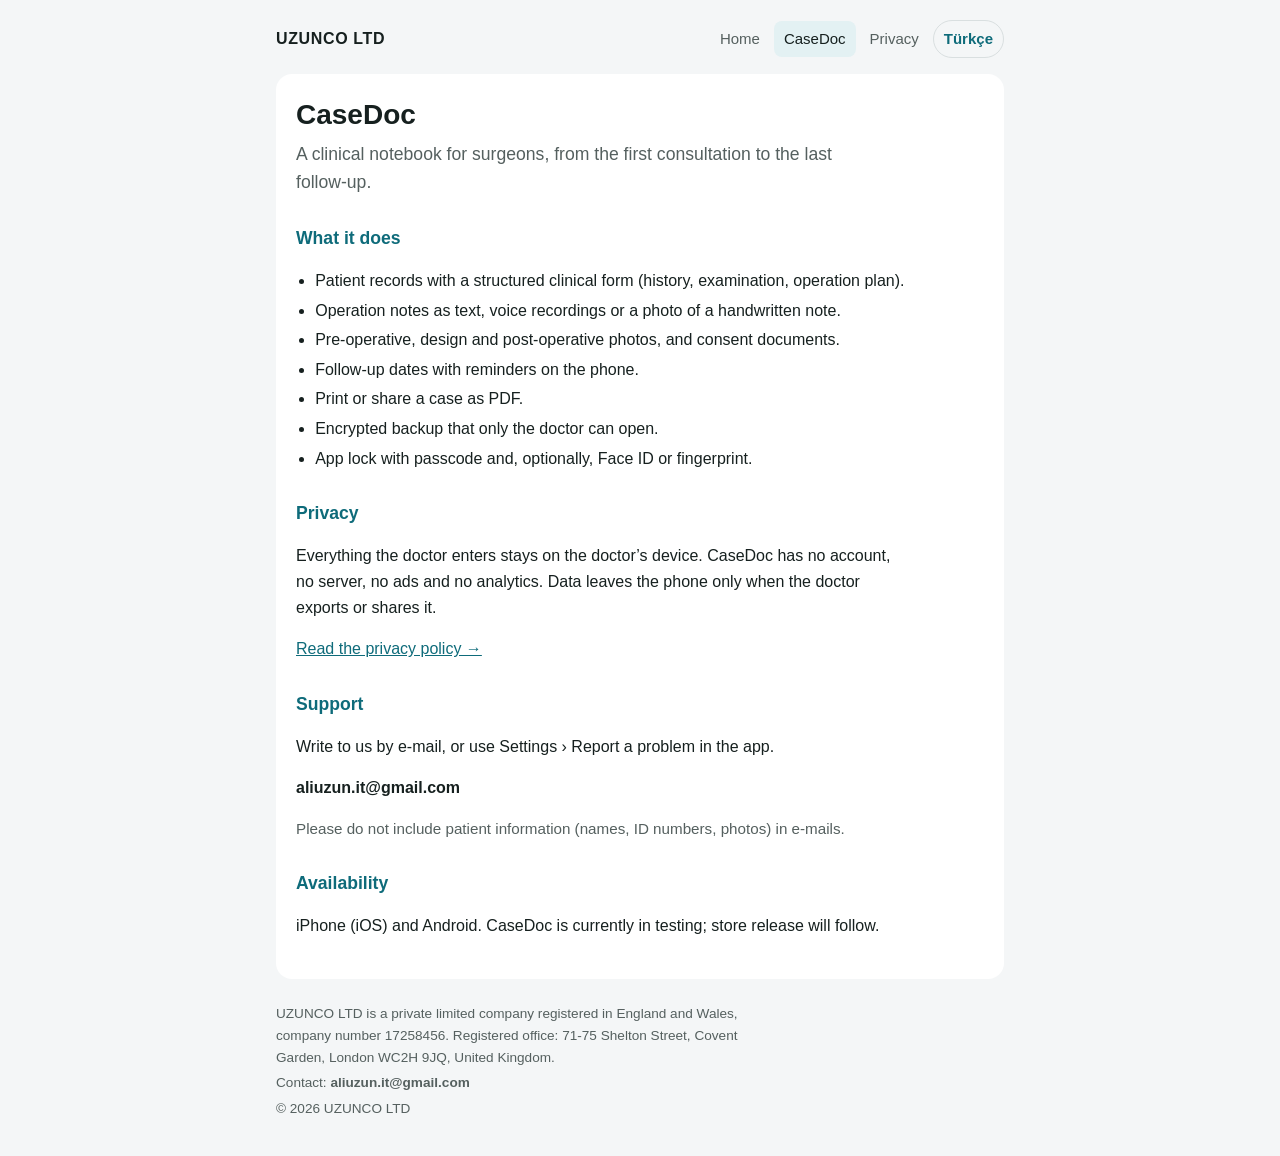
==== casedoc/index.html @ 225d3356 "UZUNCO LTD website: home, CaseDoc, privacy policy (EN/TR) Co-Authored-By: Claude Opus 5.5 <noreply@a" ====
<!doctype html>
<html lang="en">
<head>
<meta charset="utf-8">
<meta name="viewport" content="width=device-width, initial-scale=1">
<title>CaseDoc · UZUNCO LTD</title>
<meta name="description" content="CaseDoc · UZUNCO LTD · UZUNCO LTD">
<link rel="alternate" hreflang="en" href="../casedoc/">
<link rel="alternate" hreflang="tr" href="../tr/casedoc/">
<style>
:root{--bg:#F4F6F7;--card:#FFFFFF;--text:#16201F;--muted:#55605F;--accent:#0E6B7A;--line:#D9DFE0;--soft:#E3F1F3}
@media (prefers-color-scheme:dark){:root:not([data-theme="light"]){--bg:#0B1113;--card:#152022;--text:#EEF3F3;--muted:#A3B0B1;--accent:#5FC3D2;--line:#2A3739;--soft:#12282C;color-scheme:dark}}
*{box-sizing:border-box}
html{-webkit-text-size-adjust:100%}
body{margin:0;background:var(--bg);color:var(--text);font:16px/1.6 -apple-system,BlinkMacSystemFont,"Segoe UI",Roboto,"Helvetica Neue",Arial,sans-serif}
.wrap{max-width:760px;margin:0 auto;padding-inline:16px}
header{padding-block:20px 0;display:flex;align-items:center;justify-content:space-between;gap:12px;flex-wrap:wrap}
.co{font-weight:750;letter-spacing:.04em;color:var(--text);text-decoration:none}
nav{display:flex;gap:4px;flex-wrap:wrap;align-items:center}
nav a{color:var(--muted);text-decoration:none;padding:6px 10px;border-radius:8px;font-size:15px}
nav a[aria-current="page"]{color:var(--text);background:var(--soft)}
nav a.lang{color:var(--accent);border:1px solid var(--line);border-radius:999px;font-weight:600}
main{margin-block:16px 24px;padding:24px 20px;background:var(--card);border-radius:16px}
h1{font-size:1.75rem;line-height:1.2;margin:0 0 8px;text-wrap:balance}
h2{font-size:1.1rem;margin:28px 0 8px;color:var(--accent)}
.lead{font-size:1.1rem;color:var(--muted);margin:0 0 8px;max-width:60ch}
p,li{max-width:68ch}
ul{padding-left:1.2rem}
li{margin:4px 0}
a{color:var(--accent)}
.note{color:var(--muted);font-size:.95rem}
.mail{font-weight:600;user-select:all}
.table{overflow-x:auto;margin:12px 0}
table{border-collapse:collapse;width:100%;min-width:560px;font-size:.95rem}
th,td{border-top:1px solid var(--line);padding:8px 10px;text-align:left;vertical-align:top}
th{color:var(--muted);font-weight:600}
code{font:.9em ui-monospace,SFMono-Regular,Menlo,monospace;background:var(--soft);padding:1px 5px;border-radius:5px}
footer{padding-block:0 32px;color:var(--muted);font-size:.85rem}
footer p{margin:4px 0}
@media (max-width:480px){main{padding:20px 16px}}
</style>
</head>
<body>
<div class="wrap">
<header>
  <a class="co" href="../">UZUNCO LTD</a>
  <nav><a href="../">Home</a><a href="../casedoc/" aria-current="page">CaseDoc</a><a href="../casedoc/privacy/">Privacy</a><a class="lang" href="../tr/casedoc/" hreflang="tr">Türkçe</a></nav>
</header>
<main>
<h1>CaseDoc</h1>
<p class="lead">A clinical notebook for surgeons, from the first consultation to the last follow-up.</p>
<h2>What it does</h2>
<ul><li>Patient records with a structured clinical form (history, examination, operation plan).</li><li>Operation notes as text, voice recordings or a photo of a handwritten note.</li><li>Pre-operative, design and post-operative photos, and consent documents.</li><li>Follow-up dates with reminders on the phone.</li><li>Print or share a case as PDF.</li><li>Encrypted backup that only the doctor can open.</li><li>App lock with passcode and, optionally, Face ID or fingerprint.</li></ul>
<h2>Privacy</h2>
<p>Everything the doctor enters stays on the doctor’s device. CaseDoc has no account, no server, no ads and no analytics. Data leaves the phone only when the doctor exports or shares it.</p>
<p><a href="../casedoc/privacy/">Read the privacy policy →</a></p>
<h2 id="support">Support</h2>
<p>Write to us by e-mail, or use Settings › Report a problem in the app.</p>
<p><span class="mail">aliuzun.it@gmail.com</span></p>
<p class="note">Please do not include patient information (names, ID numbers, photos) in e-mails.</p>
<h2>Availability</h2>
<p>iPhone (iOS) and Android. CaseDoc is currently in testing; store release will follow.</p>
</main>
<footer>
  <p>UZUNCO LTD is a private limited company registered in England and Wales, company number 17258456. Registered office: 71-75 Shelton Street, Covent Garden, London WC2H 9JQ, United Kingdom.</p>
  <p>Contact: <span class="mail">aliuzun.it@gmail.com</span></p>
  <p>© 2026 UZUNCO LTD</p>
</footer>
</div>
</body>
</html>
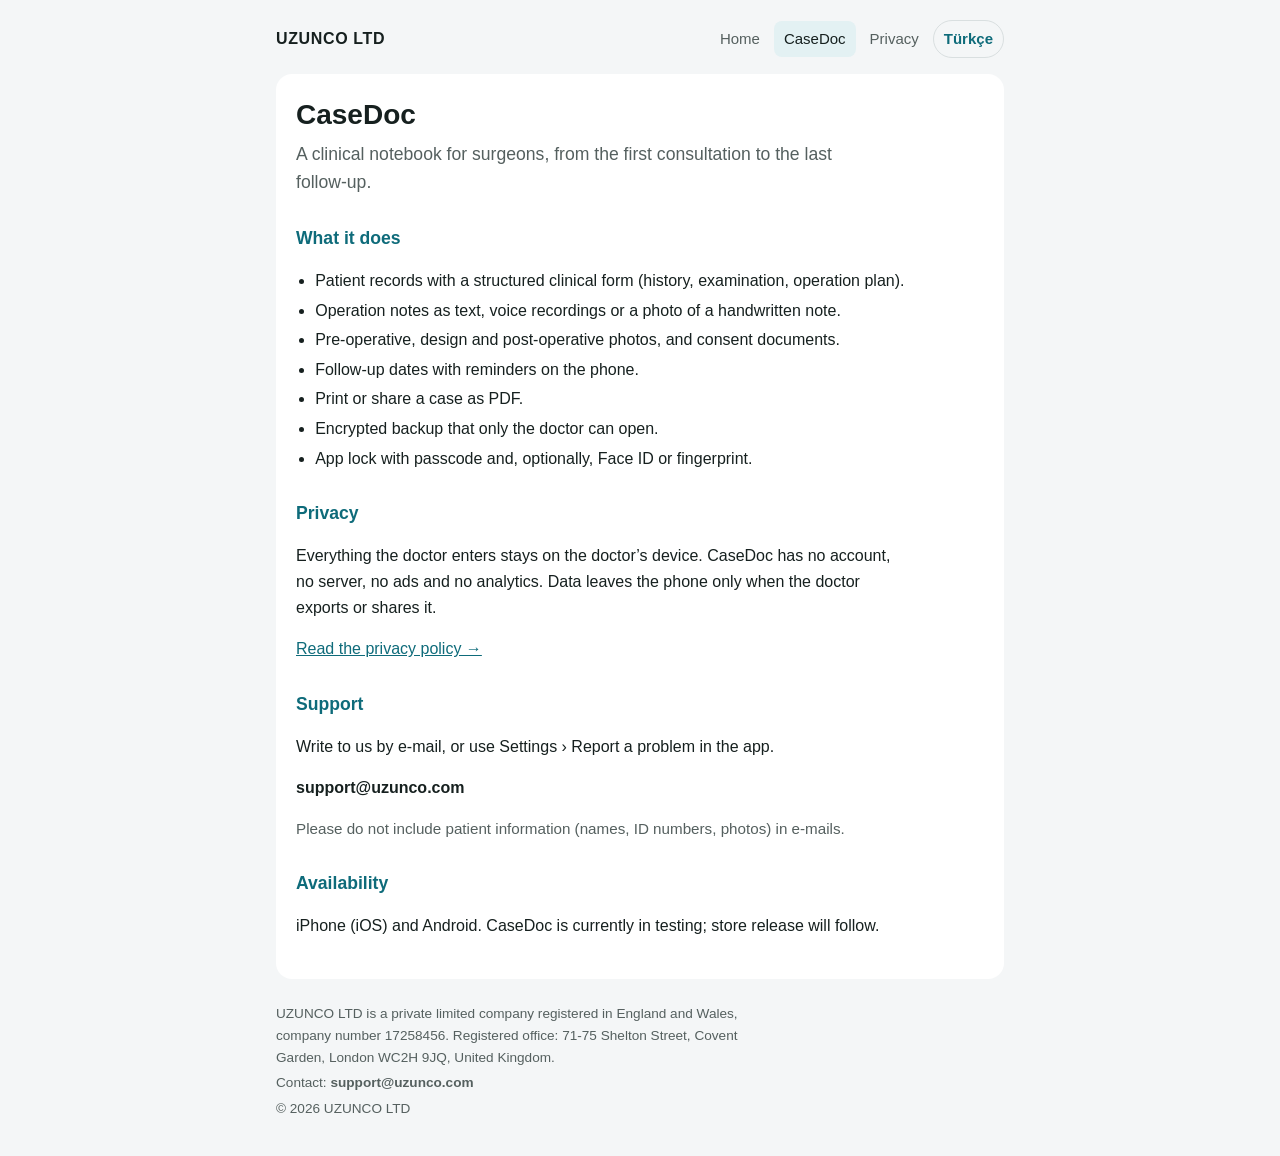
==== commit 3fdf666e: "CaseDoc pages: contact support@uzunco.com instead of a personal address" ====
--- a/casedoc/index.html
+++ b/casedoc/index.html
@@ -5,6 +5,7 @@
 <meta name="viewport" content="width=device-width, initial-scale=1">
 <title>CaseDoc · UZUNCO LTD</title>
 <meta name="description" content="CaseDoc · UZUNCO LTD · UZUNCO LTD">
+<meta name="robots" content="noindex">
 <link rel="alternate" hreflang="en" href="../casedoc/">
 <link rel="alternate" hreflang="tr" href="../tr/casedoc/">
 <style>
@@ -56,14 +57,14 @@
 <p><a href="../casedoc/privacy/">Read the privacy policy →</a></p>
 <h2 id="support">Support</h2>
 <p>Write to us by e-mail, or use Settings › Report a problem in the app.</p>
-<p><span class="mail">aliuzun.it@gmail.com</span></p>
+<p><span class="mail">support@uzunco.com</span></p>
 <p class="note">Please do not include patient information (names, ID numbers, photos) in e-mails.</p>
 <h2>Availability</h2>
 <p>iPhone (iOS) and Android. CaseDoc is currently in testing; store release will follow.</p>
 </main>
 <footer>
   <p>UZUNCO LTD is a private limited company registered in England and Wales, company number 17258456. Registered office: 71-75 Shelton Street, Covent Garden, London WC2H 9JQ, United Kingdom.</p>
-  <p>Contact: <span class="mail">aliuzun.it@gmail.com</span></p>
+  <p>Contact: <span class="mail">support@uzunco.com</span></p>
   <p>© 2026 UZUNCO LTD</p>
 </footer>
 </div>
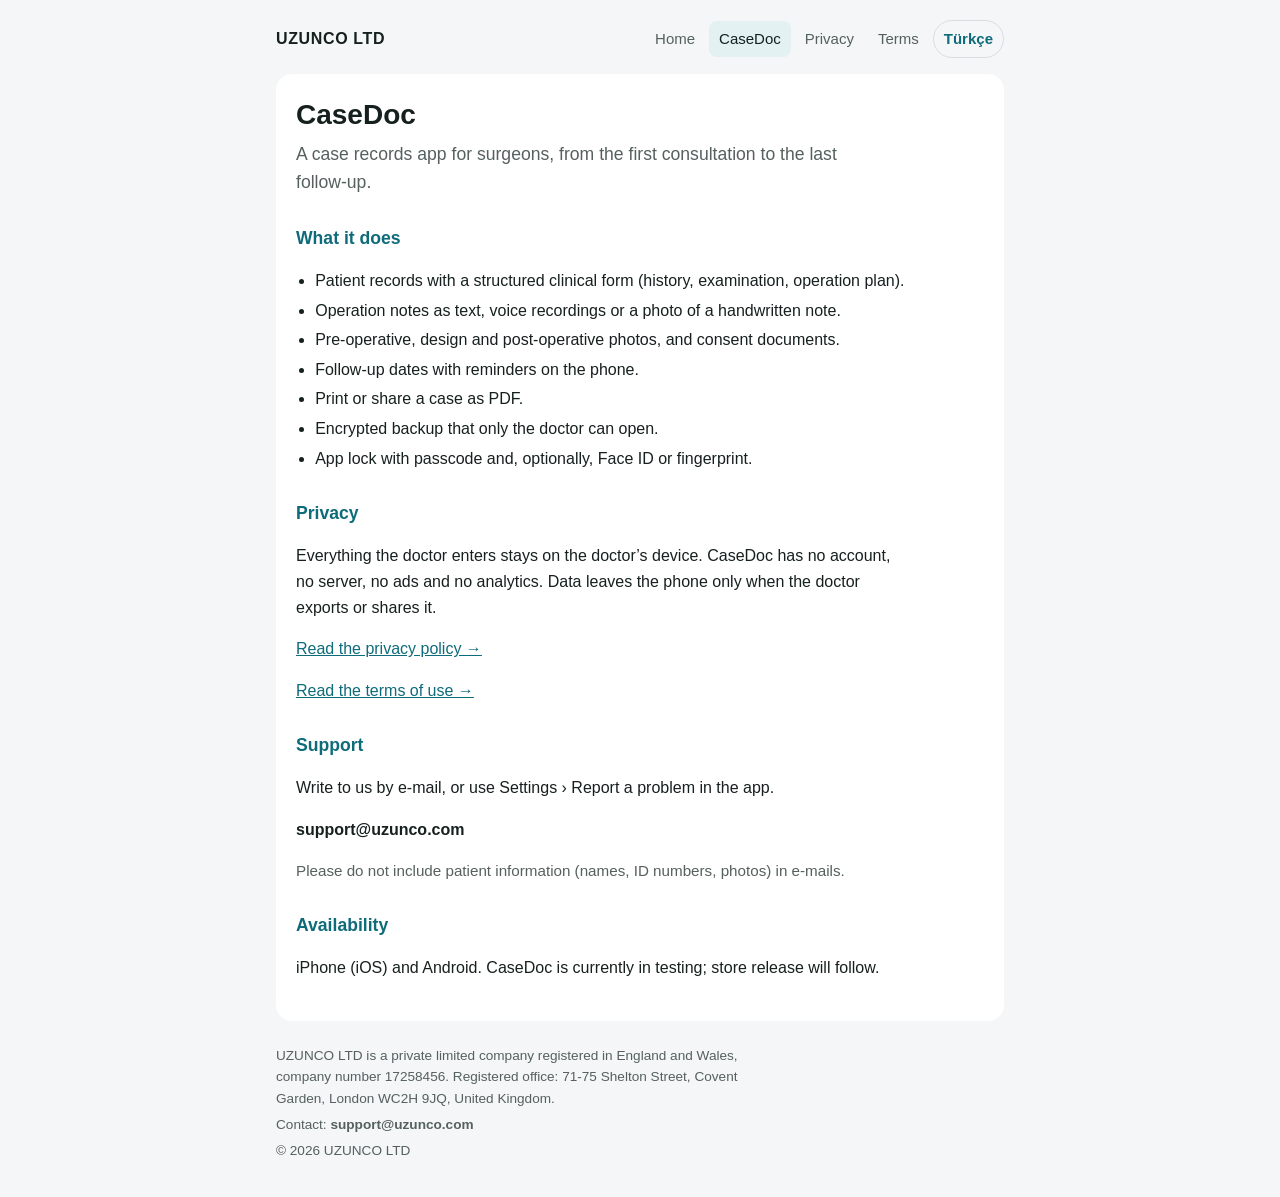
==== commit ae369c17: "CaseDoc pages: terms page, case records wording Co-Authored-By: Claude Opus 5.5 <noreply@anthropic.c" ====
--- a/casedoc/index.html
+++ b/casedoc/index.html
@@ -45,16 +45,17 @@
 <div class="wrap">
 <header>
   <a class="co" href="../">UZUNCO LTD</a>
-  <nav><a href="../">Home</a><a href="../casedoc/" aria-current="page">CaseDoc</a><a href="../casedoc/privacy/">Privacy</a><a class="lang" href="../tr/casedoc/" hreflang="tr">Türkçe</a></nav>
+  <nav><a href="../">Home</a><a href="../casedoc/" aria-current="page">CaseDoc</a><a href="../casedoc/privacy/">Privacy</a><a href="../casedoc/terms/">Terms</a><a class="lang" href="../tr/casedoc/" hreflang="tr">Türkçe</a></nav>
 </header>
 <main>
 <h1>CaseDoc</h1>
-<p class="lead">A clinical notebook for surgeons, from the first consultation to the last follow-up.</p>
+<p class="lead">A case records app for surgeons, from the first consultation to the last follow-up.</p>
 <h2>What it does</h2>
 <ul><li>Patient records with a structured clinical form (history, examination, operation plan).</li><li>Operation notes as text, voice recordings or a photo of a handwritten note.</li><li>Pre-operative, design and post-operative photos, and consent documents.</li><li>Follow-up dates with reminders on the phone.</li><li>Print or share a case as PDF.</li><li>Encrypted backup that only the doctor can open.</li><li>App lock with passcode and, optionally, Face ID or fingerprint.</li></ul>
 <h2>Privacy</h2>
 <p>Everything the doctor enters stays on the doctor’s device. CaseDoc has no account, no server, no ads and no analytics. Data leaves the phone only when the doctor exports or shares it.</p>
 <p><a href="../casedoc/privacy/">Read the privacy policy →</a></p>
+<p><a href="../casedoc/terms/">Read the terms of use →</a></p>
 <h2 id="support">Support</h2>
 <p>Write to us by e-mail, or use Settings › Report a problem in the app.</p>
 <p><span class="mail">support@uzunco.com</span></p>
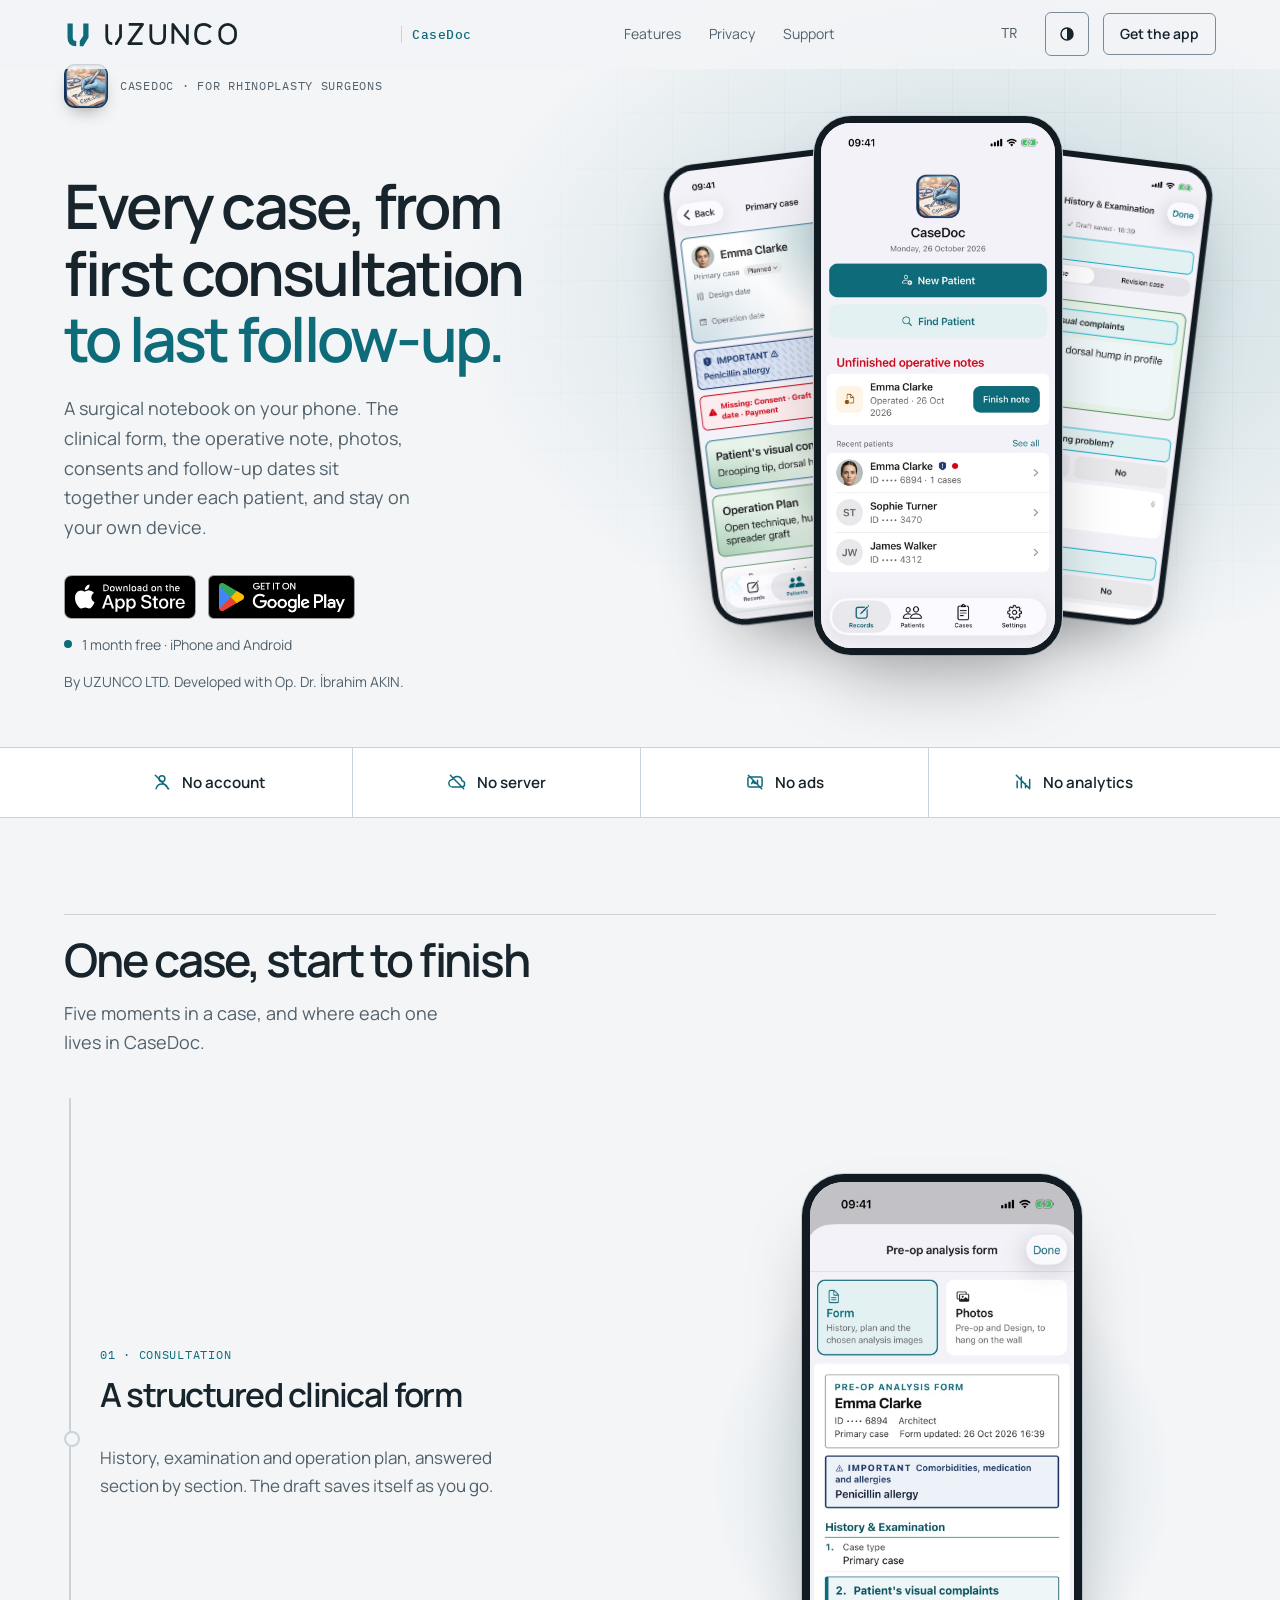
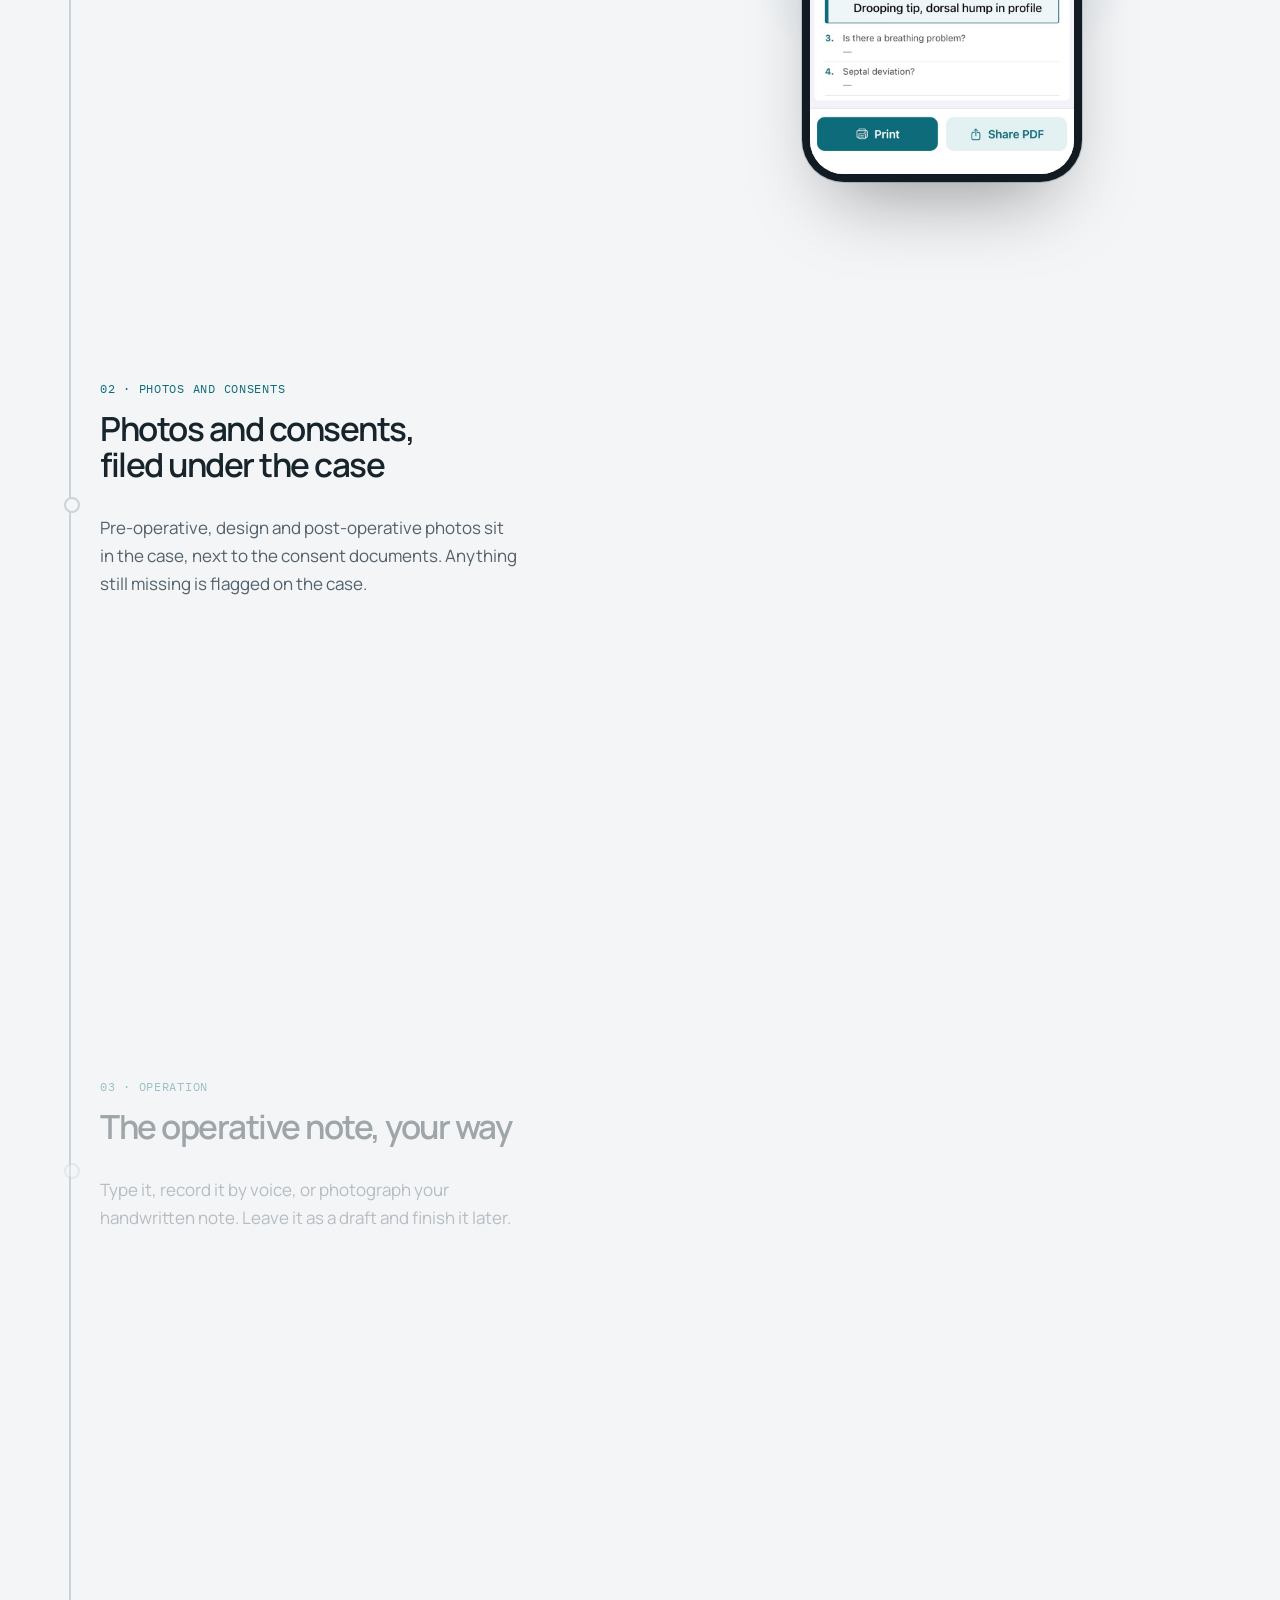
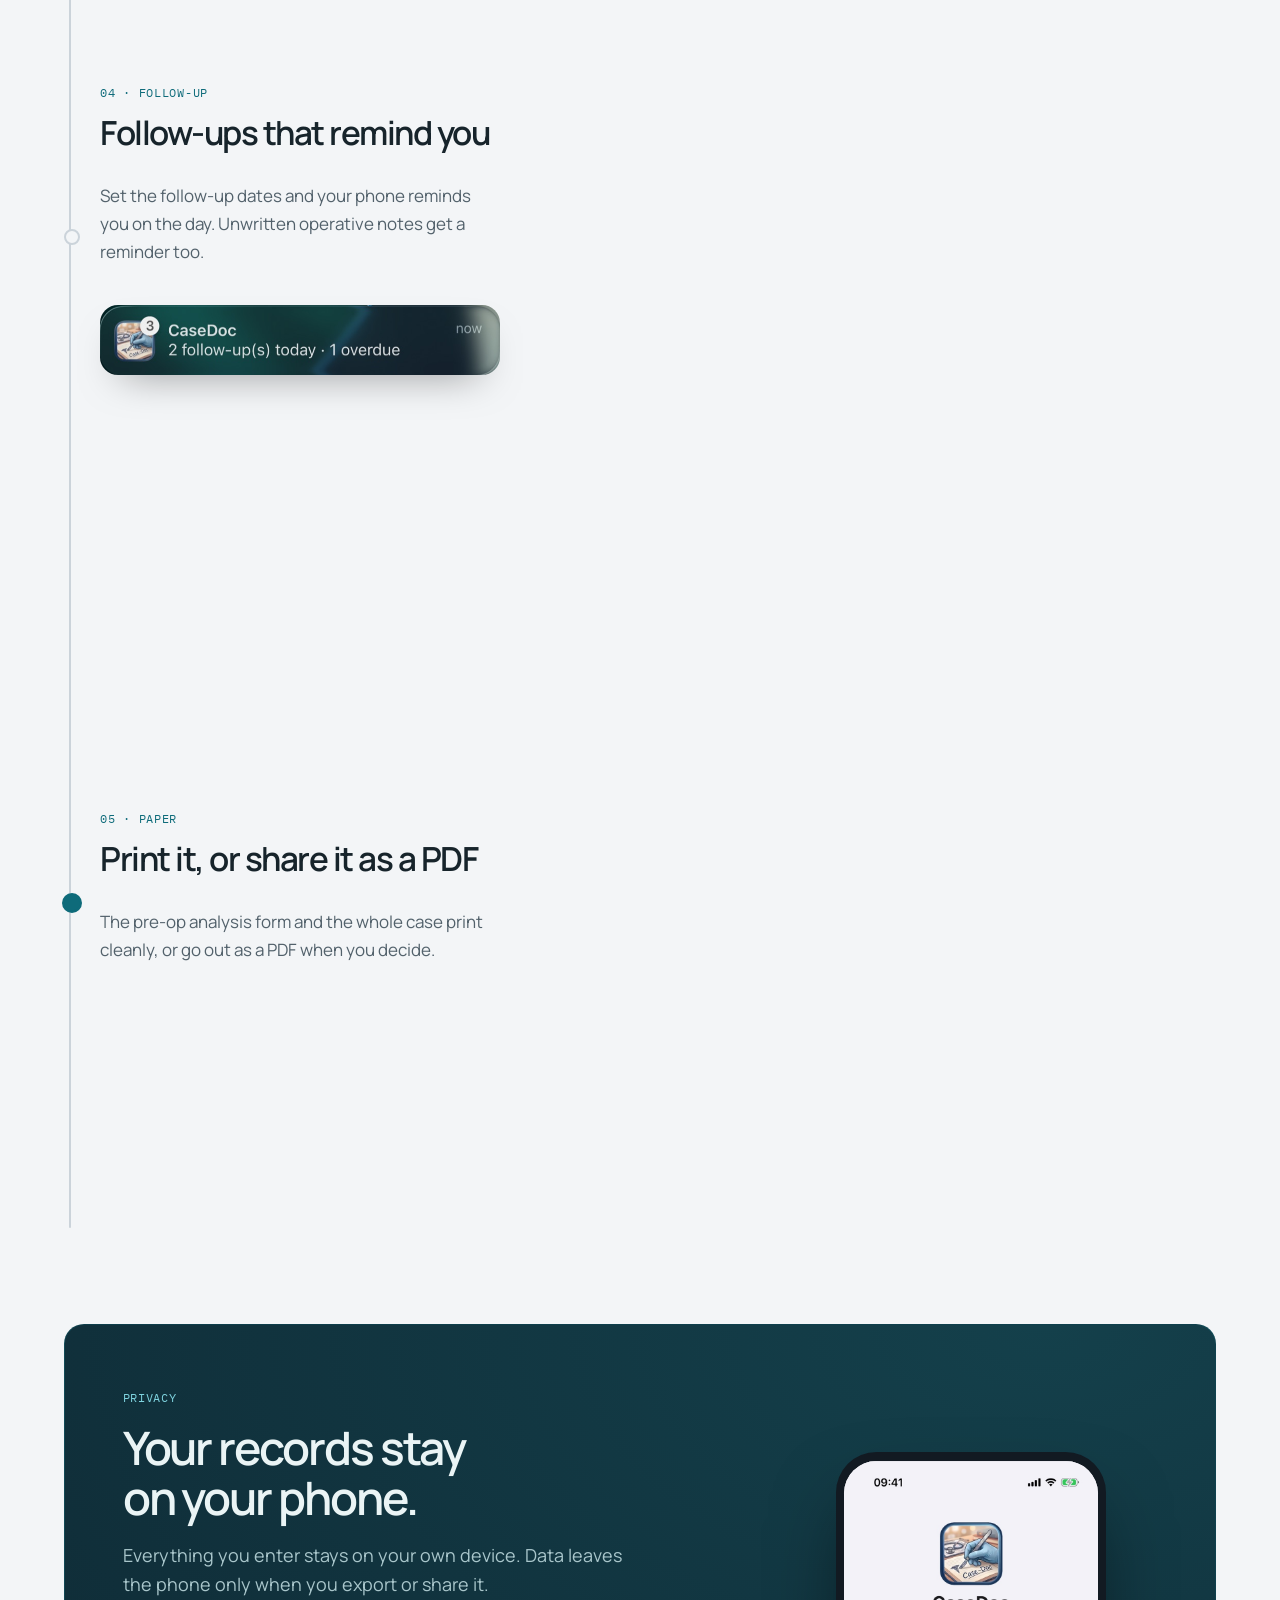
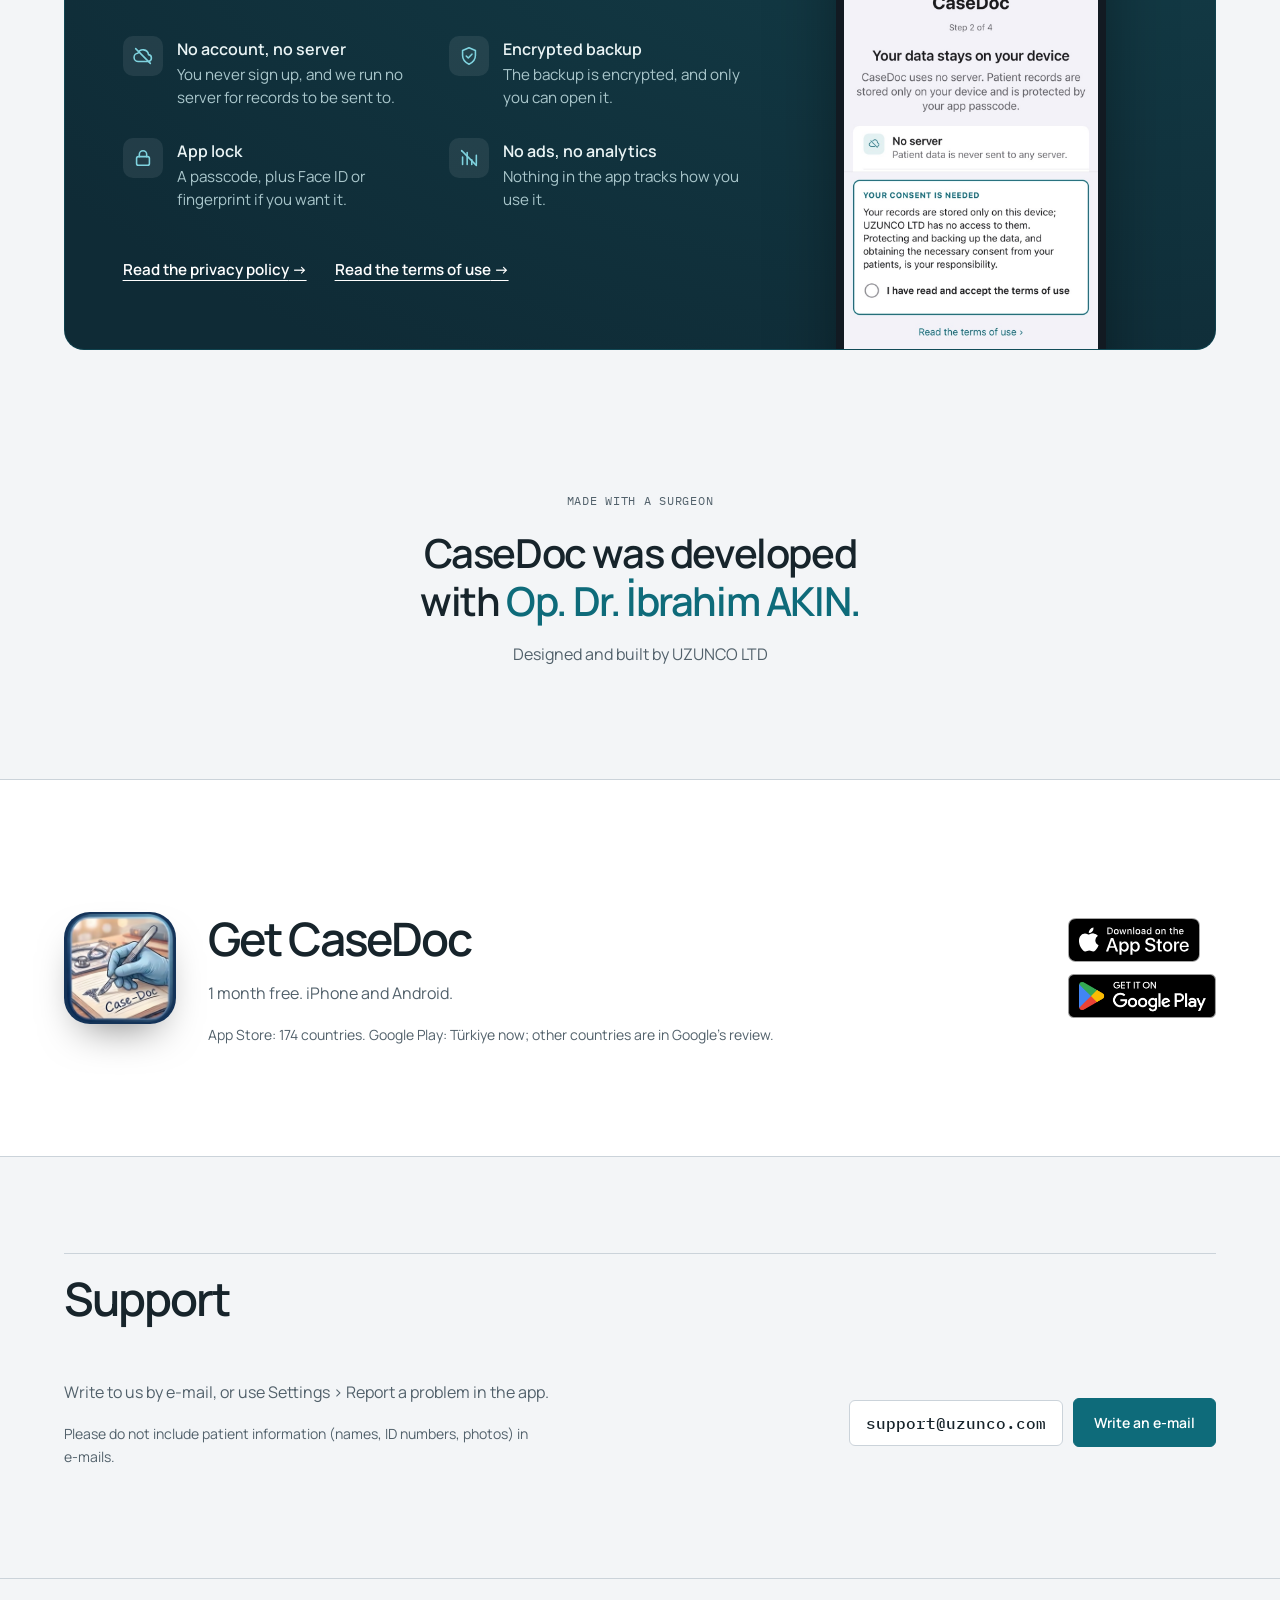
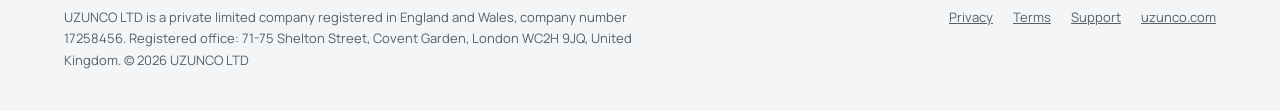
==== commit c2b069b1: "Deploy uzunco-web 4dab98d" ====
--- a/casedoc/index.html
+++ b/casedoc/index.html
@@ -1,73 +1,34 @@
 <!doctype html>
 <html lang="en">
-<head>
-<meta charset="utf-8">
-<meta name="viewport" content="width=device-width, initial-scale=1">
-<title>CaseDoc · UZUNCO LTD</title>
-<meta name="description" content="CaseDoc · UZUNCO LTD · UZUNCO LTD">
-<meta name="robots" content="noindex">
-<link rel="alternate" hreflang="en" href="../casedoc/">
-<link rel="alternate" hreflang="tr" href="../tr/casedoc/">
-<style>
-:root{--bg:#F4F6F7;--card:#FFFFFF;--text:#16201F;--muted:#55605F;--accent:#0E6B7A;--line:#D9DFE0;--soft:#E3F1F3}
-@media (prefers-color-scheme:dark){:root:not([data-theme="light"]){--bg:#0B1113;--card:#152022;--text:#EEF3F3;--muted:#A3B0B1;--accent:#5FC3D2;--line:#2A3739;--soft:#12282C;color-scheme:dark}}
-*{box-sizing:border-box}
-html{-webkit-text-size-adjust:100%}
-body{margin:0;background:var(--bg);color:var(--text);font:16px/1.6 -apple-system,BlinkMacSystemFont,"Segoe UI",Roboto,"Helvetica Neue",Arial,sans-serif}
-.wrap{max-width:760px;margin:0 auto;padding-inline:16px}
-header{padding-block:20px 0;display:flex;align-items:center;justify-content:space-between;gap:12px;flex-wrap:wrap}
-.co{font-weight:750;letter-spacing:.04em;color:var(--text);text-decoration:none}
-nav{display:flex;gap:4px;flex-wrap:wrap;align-items:center}
-nav a{color:var(--muted);text-decoration:none;padding:6px 10px;border-radius:8px;font-size:15px}
-nav a[aria-current="page"]{color:var(--text);background:var(--soft)}
-nav a.lang{color:var(--accent);border:1px solid var(--line);border-radius:999px;font-weight:600}
-main{margin-block:16px 24px;padding:24px 20px;background:var(--card);border-radius:16px}
-h1{font-size:1.75rem;line-height:1.2;margin:0 0 8px;text-wrap:balance}
-h2{font-size:1.1rem;margin:28px 0 8px;color:var(--accent)}
-.lead{font-size:1.1rem;color:var(--muted);margin:0 0 8px;max-width:60ch}
-p,li{max-width:68ch}
-ul{padding-left:1.2rem}
-li{margin:4px 0}
-a{color:var(--accent)}
-.note{color:var(--muted);font-size:.95rem}
-.mail{font-weight:600;user-select:all}
-.table{overflow-x:auto;margin:12px 0}
-table{border-collapse:collapse;width:100%;min-width:560px;font-size:.95rem}
-th,td{border-top:1px solid var(--line);padding:8px 10px;text-align:left;vertical-align:top}
-th{color:var(--muted);font-weight:600}
-code{font:.9em ui-monospace,SFMono-Regular,Menlo,monospace;background:var(--soft);padding:1px 5px;border-radius:5px}
-footer{padding-block:0 32px;color:var(--muted);font-size:.85rem}
-footer p{margin:4px 0}
-@media (max-width:480px){main{padding:20px 16px}}
-</style>
-</head>
-<body>
-<div class="wrap">
-<header>
-  <a class="co" href="../">UZUNCO LTD</a>
-  <nav><a href="../">Home</a><a href="../casedoc/" aria-current="page">CaseDoc</a><a href="../casedoc/privacy/">Privacy</a><a href="../casedoc/terms/">Terms</a><a class="lang" href="../tr/casedoc/" hreflang="tr">Türkçe</a></nav>
-</header>
-<main>
-<h1>CaseDoc</h1>
-<p class="lead">A case records app for surgeons, from the first consultation to the last follow-up.</p>
-<h2>What it does</h2>
-<ul><li>Patient records with a structured clinical form (history, examination, operation plan).</li><li>Operation notes as text, voice recordings or a photo of a handwritten note.</li><li>Pre-operative, design and post-operative photos, and consent documents.</li><li>Follow-up dates with reminders on the phone.</li><li>Print or share a case as PDF.</li><li>Encrypted backup that only the doctor can open.</li><li>App lock with passcode and, optionally, Face ID or fingerprint.</li></ul>
-<h2>Privacy</h2>
-<p>Everything the doctor enters stays on the doctor’s device. CaseDoc has no account, no server, no ads and no analytics. Data leaves the phone only when the doctor exports or shares it.</p>
-<p><a href="../casedoc/privacy/">Read the privacy policy →</a></p>
-<p><a href="../casedoc/terms/">Read the terms of use →</a></p>
-<h2 id="support">Support</h2>
-<p>Write to us by e-mail, or use Settings › Report a problem in the app.</p>
-<p><span class="mail">support@uzunco.com</span></p>
-<p class="note">Please do not include patient information (names, ID numbers, photos) in e-mails.</p>
-<h2>Availability</h2>
-<p>iPhone (iOS) and Android. CaseDoc is currently in testing; store release will follow.</p>
-</main>
-<footer>
-  <p>UZUNCO LTD is a private limited company registered in England and Wales, company number 17258456. Registered office: 71-75 Shelton Street, Covent Garden, London WC2H 9JQ, United Kingdom.</p>
-  <p>Contact: <span class="mail">support@uzunco.com</span></p>
-  <p>© 2026 UZUNCO LTD</p>
-</footer>
-</div>
-</body>
+  <head>
+    <meta charset="utf-8" />
+    <meta name="viewport" content="width=device-width, initial-scale=1" />
+    <title>CaseDoc · Case records for rhinoplasty surgeons · UZUNCO</title>
+    <meta name="description" content="CaseDoc is a surgical notebook for rhinoplasty surgeons: clinical form, operative note, photos, consents and follow-ups. No account, no server; records stay on your device. 1 month free.">
+    <link rel="canonical" href="https://uzunco.com/casedoc/">
+    <link rel="alternate" hreflang="en" href="https://uzunco.com/casedoc/">
+    <link rel="alternate" hreflang="tr" href="https://uzunco.com/tr/casedoc/">
+    <link rel="alternate" hreflang="x-default" href="https://uzunco.com/casedoc/">
+    <meta property="og:title" content="CaseDoc · Case records for rhinoplasty surgeons · UZUNCO">
+    <meta property="og:description" content="CaseDoc is a surgical notebook for rhinoplasty surgeons: clinical form, operative note, photos, consents and follow-ups. No account, no server; records stay on your device. 1 month free.">
+    <meta property="og:url" content="https://uzunco.com/casedoc/">
+    <meta property="og:type" content="website">
+    <meta property="og:image" content="https://uzunco.com/og-en.png">
+    <meta property="og:image:width" content="1200">
+    <meta property="og:image:height" content="630">
+    <meta name="twitter:card" content="summary_large_image">
+    <meta name="theme-color" content="#F3F5F7" media="(prefers-color-scheme: light)">
+    <meta name="theme-color" content="#121A22" media="(prefers-color-scheme: dark)">
+    <script>try{var t=localStorage.getItem('theme');if(t==='light'||t==='dark')document.documentElement.dataset.theme=t}catch(e){}</script>
+    <link rel="icon" href="/favicon.svg" type="image/svg+xml" />
+    <link rel="preconnect" href="https://fonts.googleapis.com" />
+    <link rel="preconnect" href="https://fonts.gstatic.com" crossorigin />
+    <link href="https://fonts.googleapis.com/css2?family=IBM+Plex+Mono:wght@400;500&amp;family=Manrope:wght@400;500;600;700&amp;display=swap" rel="stylesheet" />
+    <script type="module" crossorigin src="/assets/index-C9JHypR6.js"></script>
+    <link rel="stylesheet" crossorigin href="/assets/index-D5ZcDxis.css">
+  </head>
+  <body>
+    <div id="root"><link rel="preload" as="image" href="/img/casedoc/icon.png"/><link rel="preload" as="image" href="/img/casedoc/badges/apple-black-en.svg"/><link rel="preload" as="image" href="/img/casedoc/badges/gp-en-trim.png"/><link rel="preload" as="image" href="/img/casedoc/en/mk2-case.jpg"/><link rel="preload" as="image" href="/img/casedoc/en/appstore-03-form.jpg"/><link rel="preload" as="image" href="/img/casedoc/en/mk2-today.jpg"/><div class="cd"><a class="skip" href="#main">Skip to content</a><header class="nav"><div class="wrap nav-in"><a class="logo" href="/" aria-label="UZUNCO"><svg class="logo-mark" viewBox="0 0 64 64" width="28" height="28" aria-hidden="true" focusable="false"><path fill="currentColor" d="M8 8H20V40Q20 48 28 48V60Q8 60 8 40ZM44 8H56V40L44 60H36V48L44 36Z"></path></svg><svg class="logo-word" viewBox="0 0 392 80" width="135" height="28" aria-hidden="true" focusable="false"><path d="M8 12V48Q8 68 24 68M32 68H36L48 48V12" fill="none" stroke="currentColor" stroke-width="8" stroke-linejoin="miter"></path><g fill="none" stroke="currentColor" stroke-width="8" stroke-linejoin="round"><path d="M72 12H112L72 68H112M136 12V48Q136 68 156 68Q176 68 176 48V12M200 68V12L242 68V12M310 21C304 14 298 12 290 12C274 12 266 23 266 40S274 68 290 68C298 68 304 65 310 59"></path><rect x="336" y="12" width="46" height="56" rx="23"></rect></g></svg></a><span class="sub">CaseDoc</span><nav aria-label="Menu"><ul class="nav-links"><li><a href="#features">Features</a></li><li><a href="#privacy">Privacy</a></li><li><a href="#support">Support</a></li></ul></nav><div class="nav-right"><a class="lang" href="/tr/casedoc/" hrefLang="tr" aria-label="Türkçe">TR</a><button class="theme-toggle" type="button" aria-label="Switch theme" title="Switch theme"><svg viewBox="0 0 24 24" width="18" height="18" aria-hidden="true" focusable="false"><circle cx="12" cy="12" r="8" fill="none" stroke="currentColor" stroke-width="2"></circle><path d="M12 4a8 8 0 0 1 0 16Z" fill="currentColor"></path></svg></button><a class="btn sm ghost" href="#get">Get the app</a><details class="menu"><summary>Menu</summary><ul><li><a href="#features">Features</a></li><li><a href="#privacy">Privacy</a></li><li><a href="#support">Support</a></li></ul></details></div></div></header><main id="main"><div class="cd-hero"><div class="wrap"><div style="opacity:0;transform:translateY(14px)"><div class="cd-kicker"><img src="/img/casedoc/icon.png" alt="" width="40" height="40"/><span class="label">CaseDoc · For rhinoplasty surgeons</span></div><h1>Every case, from first consultation<!-- --> <em>to last follow-up.</em></h1><p class="lede">A surgical notebook on your phone. The clinical form, the operative note, photos, consents and follow-up dates sit together under each patient, and stay on your own device.</p><div class="badges"><a href="https://apps.apple.com/app/id6816522271" target="_blank" rel="noopener noreferrer"><img src="/img/casedoc/badges/apple-black-en.svg" alt="Download on the App Store" height="48"/></a><a href="https://play.google.com/store/apps/details?id=app.klinikdefter" target="_blank" rel="noopener noreferrer"><img src="/img/casedoc/badges/gp-en-trim.png" alt="Get it on Google Play" height="48"/></a></div><p class="cd-note"><span class="dot" aria-hidden="true"></span>1 month free · iPhone and Android</p><p class="cd-credit-line">By UZUNCO LTD. Developed with Op. Dr. İbrahim AKIN.</p></div><div class="fan"><div class="slot p1"><div class="cd-phone float"><div class="screen"><img src="/img/casedoc/en/mk2-case.jpg" alt="" loading="eager"/></div></div></div><div class="slot p3"><div class="cd-phone float"><div class="screen"><img src="/img/casedoc/en/appstore-03-form.jpg" alt="" loading="eager"/></div></div></div><div class="slot p2"><div class="cd-phone float"><div class="screen"><img src="/img/casedoc/en/mk2-today.jpg" alt="CaseDoc home screen with sample data" loading="eager"/></div></div></div></div></div></div><section class="strip"><div class="wrap"><ul><li><svg viewBox="0 0 24 24" aria-hidden="true"><circle cx="12" cy="8" r="3.5"></circle><path d="M5 20c1-4 4-5.5 7-5.5s6 1.5 7 5.5M4 4l16 16"></path></svg><span>No account</span></li><li><svg viewBox="0 0 24 24" aria-hidden="true"><path d="M7 18a4.5 4.5 0 0 1-.5-9A6 6 0 0 1 18 10.5a3.8 3.8 0 0 1 0 7.5zM4 4l16 16"></path></svg><span>No server</span></li><li><svg viewBox="0 0 24 24" aria-hidden="true"><rect x="3.5" y="6" width="17" height="12" rx="2"></rect><path d="M8 14l2-4 2 4M8.7 13h2.6M15 10v4M4 4l16 16"></path></svg><span>No ads</span></li><li><svg viewBox="0 0 24 24" aria-hidden="true"><path d="M5 19V11M10 19V6M15 19v-5M20 19V9M4 4l16 16"></path></svg><span>No analytics</span></li></ul></div></section><section id="features"><div class="wrap"><div class="section-head" data-reveal="true" style="opacity:0;transform:translateY(12px)"><h2>One case, start to finish</h2><p>Five moments in a case, and where each one lives in CaseDoc.</p></div><div class="cd-scene"><div class="cd-steps"><div class="cd-rail" aria-hidden="true"><i></i></div><article class="cd-step active"><span class="label">01 · Consultation</span><h3>A structured clinical form</h3><p>History, examination and operation plan, answered section by section. The draft saves itself as you go.</p><div class="cd-phone"><div class="screen"><img src="/img/casedoc/en/appstore-03-form.jpg" alt="A structured clinical form" loading="lazy"/></div></div></article><article class="cd-step"><span class="label">02 · Photos and consents</span><h3>Photos and consents, filed under the case</h3><p>Pre-operative, design and post-operative photos sit in the case, next to the consent documents. Anything still missing is flagged on the case.</p><div class="cd-phone"><div class="screen"><img src="/img/casedoc/en/appstore-02-case.jpg" alt="Photos and consents, filed under the case" loading="lazy"/></div></div></article><article class="cd-step"><span class="label">03 · Operation</span><h3>The operative note, your way</h3><p>Type it, record it by voice, or photograph your handwritten note. Leave it as a draft and finish it later.</p><div class="cd-phone"><div class="screen"><img src="/img/casedoc/en/mk2-note1.jpg" alt="The operative note, your way" loading="lazy"/></div></div></article><article class="cd-step"><span class="label">04 · Follow-up</span><h3>Follow-ups that remind you</h3><p>Set the follow-up dates and your phone reminds you on the day. Unwritten operative notes get a reminder too.</p><img class="banner" src="/img/casedoc/en/notif-banner.jpg" alt="CaseDoc follow-up reminder" loading="lazy"/><div class="cd-phone"><div class="screen"><img src="/img/casedoc/en/notif-lock.jpg" alt="Follow-ups that remind you" loading="lazy"/></div></div></article><article class="cd-step"><span class="label">05 · Paper</span><h3>Print it, or share it as a PDF</h3><p>The pre-op analysis form and the whole case print cleanly, or go out as a PDF when you decide.</p><div class="cd-phone"><div class="screen"><img src="/img/casedoc/en/mk2-preop.jpg" alt="Print it, or share it as a PDF" loading="lazy"/></div></div></article></div><div class="cd-stage" aria-hidden="true"><div class="cd-phone"><div class="screen"><img src="/img/casedoc/en/appstore-03-form.jpg" alt="" loading="lazy" class="on"/><img src="/img/casedoc/en/appstore-02-case.jpg" alt="" loading="lazy" class=""/><img src="/img/casedoc/en/mk2-note1.jpg" alt="" loading="lazy" class=""/><img src="/img/casedoc/en/notif-lock.jpg" alt="" loading="lazy" class=" bottom"/><img src="/img/casedoc/en/mk2-preop.jpg" alt="" loading="lazy" class=""/></div></div></div></div></div></section><section id="privacy" style="padding-top:0"><div class="wrap"><div class="vault" data-reveal="true" style="opacity:0;transform:translateY(12px)"><div><span class="label">Privacy</span><h2>Your records stay on your phone.</h2><p class="lead">Everything you enter stays on your own device. Data leaves the phone only when you export or share it.</p><ul class="points"><li><svg viewBox="0 0 24 24" aria-hidden="true"><path pathLength="1" d="M7 18a4.5 4.5 0 0 1-.5-9A6 6 0 0 1 18 10.5a3.8 3.8 0 0 1 0 7.5z"></path><path pathLength="1" d="M4 4l16 16"></path></svg><div><b>No account, no server</b><span>You never sign up, and we run no server for records to be sent to.</span></div></li><li><svg viewBox="0 0 24 24" aria-hidden="true"><path pathLength="1" d="M12 3l7 3v5.5c0 4.3-2.9 7.6-7 9.5-4.1-1.9-7-5.2-7-9.5V6z"></path><path pathLength="1" d="M9 12l2.2 2.2L15.2 10"></path></svg><div><b>Encrypted backup</b><span>The backup is encrypted, and only you can open it.</span></div></li><li><svg viewBox="0 0 24 24" aria-hidden="true"><rect pathLength="1" x="5" y="10.5" width="14" height="9.5" rx="2"></rect><path pathLength="1" d="M8 10.5V8a4 4 0 0 1 8 0v2.5"></path></svg><div><b>App lock</b><span>A passcode, plus Face ID or fingerprint if you want it.</span></div></li><li><svg viewBox="0 0 24 24" aria-hidden="true"><path pathLength="1" d="M5 19V11M10 19V6M15 19v-5M20 19V9"></path><path pathLength="1" d="M4 4l16 16"></path></svg><div><b>No ads, no analytics</b><span>Nothing in the app tracks how you use it.</span></div></li></ul><div class="vault-links"><a href="/casedoc/privacy/">Read the privacy policy<!-- --> →</a><a href="/casedoc/terms/">Read the terms of use<!-- --> →</a></div></div><div class="vault-phone"><div class="cd-phone"><div class="screen"><img src="/img/casedoc/en/mk-01-welcome.jpg" alt="CaseDoc welcome step: your data stays on your device" loading="lazy"/></div></div></div></div></div></section><section class="credit"><div class="wrap" data-reveal="true" style="opacity:0;transform:translateY(12px)"><span class="label">Made with a surgeon</span><p class="big">CaseDoc was developed with<!-- --> <em>Op. Dr. İbrahim AKIN.</em> </p><p class="by">Designed and built by UZUNCO LTD</p></div></section><section class="get" id="get"><div class="wrap" data-reveal="true" style="opacity:0;transform:translateY(12px)"><img class="icon" src="/img/casedoc/icon.png" alt="CaseDoc" width="96" height="96"/><div><h2>Get CaseDoc</h2><p>1 month free. iPhone and Android.</p><p class="avail">App Store: 174 countries. Google Play: Türkiye now; other countries are in Google’s review.</p></div><div class="badges"><a href="https://apps.apple.com/app/id6816522271" target="_blank" rel="noopener noreferrer"><img src="/img/casedoc/badges/apple-black-en.svg" alt="Download on the App Store" height="48"/></a><a href="https://play.google.com/store/apps/details?id=app.klinikdefter" target="_blank" rel="noopener noreferrer"><img src="/img/casedoc/badges/gp-en-trim.png" alt="Get it on Google Play" height="48"/></a></div></div></section><section class="support" id="support"><div class="wrap"><div class="section-head" data-reveal="true" style="opacity:0;transform:translateY(12px)"><h2>Support</h2></div><div class="box" data-reveal="true" style="opacity:0;transform:translateY(12px)"><div><p>Write to us by e-mail, or use Settings › Report a problem in the app.</p><p class="note">Please do not include patient information (names, ID numbers, photos) in e-mails.</p></div><div class="mail"><code>support@uzunco.com</code><a class="btn" href="mailto:support@uzunco.com?subject=CaseDoc">Write an e-mail</a></div></div></div></section></main><footer><div class="wrap"><address>UZUNCO LTD is a private limited company registered in England and Wales, company number 17258456. Registered office: 71-75 Shelton Street, Covent Garden, London WC2H 9JQ, United Kingdom. © 2026 UZUNCO LTD</address><nav aria-label="Footer links"><a href="/casedoc/privacy/">Privacy</a><a href="/casedoc/terms/">Terms</a><a href="#support">Support</a><a href="/">uzunco.com</a></nav></div></footer></div></div>
+    <noscript><style>[data-reveal]{opacity:1!important;transform:none!important}</style></noscript>
+  </body>
 </html>
--- a/assets/index-D5ZcDxis.css
+++ b/assets/index-D5ZcDxis.css
@@ -0,0 +1 @@
+:root{--lightningcss-light:initial;--lightningcss-dark: ;color-scheme:light;--color-bg:#f3f5f7;--color-surface:#fff;--color-ink:#17242b;--color-muted:#52616b;--color-accent:#2548b8;--color-on-accent:#fff;--color-tint:#e7edfc;--color-line:#cbd3da;--color-control:#7b8b98;--color-focus:var(--color-accent);--font-body:"Manrope", system-ui, -apple-system, "Segoe UI", Arial, sans-serif;--font-display:var(--font-body);--font-label:"IBM Plex Mono", "SFMono-Regular", Consolas, monospace;--text-xs:.75rem;--text-sm:.875rem;--text-body:1rem;--text-lead:1.125rem;--text-h3:1.5rem;--text-h2:clamp(2rem, 3.6vw, 3rem);--text-h1:clamp(2.25rem, 5.4vw, 4.75rem);--weight-regular:400;--weight-medium:500;--weight-semibold:600;--weight-bold:700;--leading-body:1.65;--leading-heading:1.08;--tracking-heading:-.045em;--tracking-label:.06em;--radius-none:0;--radius-control:.375rem;--radius-card:.75rem;--radius-panel:1.25rem;--control-min-height:3rem;--control-padding-inline:1.25rem;--card-padding:1.5rem;--border-width:1px;--focus-width:3px;--focus-offset:4px;--duration-fast:.14s;--ease-standard:cubic-bezier(.2, .7, .2, 1);--bg:var(--color-bg);--surface:var(--color-surface);--ink:var(--color-ink);--soft:var(--color-muted);--line:var(--color-line);--teal:var(--color-accent);--warm:var(--color-accent);--grid:color-mix(in srgb, var(--color-ink) 5%, transparent);--phone:#121a22;--font-text:var(--font-body);--font-serif:var(--font-display);--wrap:1200px;--gutter:24px;--nav-h:68px}@media (prefers-color-scheme:dark){:root:not([data-theme=light]){--lightningcss-light: ;--lightningcss-dark:initial;color-scheme:dark;--color-bg:#121a22;--color-surface:#1b2631;--color-ink:#f2f5f8;--color-muted:#b1bfcc;--color-accent:#9dbaff;--color-on-accent:#142545;--color-tint:#223659;--color-line:#3d4c5a;--color-control:#7b8b98}}:root[data-theme=dark]{--lightningcss-light: ;--lightningcss-dark:initial;color-scheme:dark;--color-bg:#121a22;--color-surface:#1b2631;--color-ink:#f2f5f8;--color-muted:#b1bfcc;--color-accent:#9dbaff;--color-on-accent:#142545;--color-tint:#223659;--color-line:#3d4c5a;--color-control:#7b8b98}*{box-sizing:border-box}html{-webkit-text-size-adjust:100%}body{background:var(--bg);color:var(--ink);font:var(--text-body)/var(--leading-body) var(--font-text);-webkit-font-smoothing:antialiased;margin:0;overflow-x:clip}a{color:inherit}img{max-width:100%;display:block}:focus-visible{outline:var(--focus-width) solid var(--color-focus);outline-offset:var(--focus-offset);border-radius:var(--radius-control)}h1,h2,h3,h4{text-wrap:balance;font-family:var(--font-display);font-weight:var(--weight-semibold);line-height:var(--leading-heading);letter-spacing:var(--tracking-heading)}p{text-wrap:pretty}.serif{font:inherit;color:inherit}section[id]{scroll-margin-top:calc(var(--nav-h) + 12px)}.wrap{max-width:var(--wrap);padding-inline:var(--gutter);margin:0 auto}.skip{background:var(--ink);color:var(--bg);border-radius:var(--radius-control);z-index:50;padding:8px 14px;position:absolute;top:8px;left:-999px}.skip:focus{left:16px}main{z-index:1;position:relative}.nav{z-index:30;padding-top:env(safe-area-inset-top,0px);background:color-mix(in srgb, var(--bg) 82%, transparent);-webkit-backdrop-filter:blur(12px);border-bottom:1px solid #0000;transition:border-color .3s;position:fixed;inset:0 0 auto}.nav.scrolled{border-color:var(--line);background:var(--bg)}.nav-in{height:var(--nav-h);justify-content:space-between;align-items:center;gap:20px;display:flex}.logo{flex:none;align-items:center;gap:12px;text-decoration:none;display:inline-flex}.logo svg{flex:none;display:block}.logo-mark{width:28px;height:28px;color:var(--teal)}.logo-word{width:135px;height:auto;color:var(--ink)}.nav-links{gap:28px;margin:0;padding:0;font-size:14px;list-style:none;display:flex}.nav-links a{color:var(--soft);text-decoration:none}.nav-links a:hover{color:var(--ink)}.nav-right{align-items:center;gap:14px;font-size:14px;display:flex}.lang{font-family:var(--font-label);color:var(--soft);justify-content:center;align-items:center;min-width:44px;min-height:44px;text-decoration:none;display:inline-flex}.lang:hover{color:var(--ink)}.theme-toggle{width:44px;height:44px;color:var(--ink);border:1px solid var(--color-control);border-radius:var(--radius-control);cursor:pointer;background:0 0;justify-content:center;align-items:center;padding:0;display:inline-flex}.theme-toggle:hover{background:var(--color-tint)}.menu{display:none;position:relative}.menu summary{cursor:pointer;border:1px solid var(--color-control);border-radius:var(--radius-control);align-items:center;min-height:44px;padding:8px 14px;font-size:14px;list-style:none;display:inline-flex}.menu summary::-webkit-details-marker{display:none}.menu ul{background:var(--surface);border:1px solid var(--line);border-radius:var(--radius-card);min-width:200px;margin:0;padding:8px;list-style:none;position:absolute;top:calc(100% + 8px);right:0}.menu li a{border-radius:var(--radius-control);padding:10px 12px;text-decoration:none;display:block}.menu li a:hover{background:var(--bg)}.btn{min-height:var(--control-min-height);padding:12px var(--control-padding-inline);border-radius:var(--radius-control);background:var(--color-accent);color:var(--color-on-accent);font-weight:var(--weight-semibold);font-size:var(--text-sm);border:1px solid var(--color-accent);transition:background-color var(--duration-fast) var(--ease-standard), color var(--duration-fast) var(--ease-standard), border-color var(--duration-fast) var(--ease-standard);cursor:pointer;align-items:center;gap:10px;font-family:inherit;text-decoration:none;display:inline-flex}.btn:hover{background:var(--ink);color:var(--bg);border-color:var(--ink)}.btn.ghost{color:var(--ink);border-color:var(--color-control);background:0 0}.btn.ghost:hover{background:var(--color-tint)}.btn.sm{min-height:38px;padding:8px 16px;font-size:14px}.scene{grid-template-columns:minmax(0,1fr) minmax(0,1fr);gap:56px;display:grid}.stage{top:calc(var(--nav-h) + 4vh);height:calc(100vh - var(--nav-h) - 8vh);justify-content:center;align-items:center;display:flex;position:sticky}.has-3d .stage>.fallback{visibility:hidden}.label{font-family:var(--font-label);font-size:var(--text-xs);letter-spacing:var(--tracking-label);text-transform:uppercase;color:var(--soft)}.section-head{border-top:1px solid var(--line);margin-bottom:40px;padding-top:20px}.section-head h2{font-size:var(--text-h2);margin:0}.section-head p{color:var(--soft);font-size:var(--text-lead);max-width:34ch;margin:14px 0 0}section{padding-block:96px}.hero{min-height:100svh;padding-top:calc(var(--nav-h) + 40px);align-items:center;padding-bottom:40px;position:relative}.hero-bleed{padding:0;position:relative;overflow:hidden}.hero-bleed:before{content:"";z-index:-1;background-image:linear-gradient(var(--grid) 1px, transparent 1px), linear-gradient(90deg, var(--grid) 1px, transparent 1px);background-size:48px 48px;position:absolute;inset:0;-webkit-mask:radial-gradient(at 70%,#000 12%,#0000 62%);mask:radial-gradient(at 70%,#000 12%,#0000 62%)}.hero h1{font-size:var(--text-h1);margin:0 0 24px}.hero h1 .serif{color:var(--color-accent)}html[lang=tr] .hero h1{font-size:calc(var(--text-h1) * .88)}.hero h1 .ln{padding-bottom:.08em;display:block;overflow:hidden}.hero h1 .ln>span{display:block}.lede{font-size:var(--text-lead);color:var(--soft);max-width:32ch;margin:0 0 32px}.ctas{flex-wrap:wrap;gap:12px;display:flex}.proof{font-size:var(--text-sm);color:var(--soft);gap:8px;margin:28px 0 0;padding:0;list-style:none;display:grid}.proof li{align-items:center;gap:8px;display:inline-flex}.proof li:before{content:"";border:solid var(--color-accent);border-width:0 2px 2px 0;flex:none;width:5px;height:9px;margin:0 3px 2px 1px;transform:rotate(40deg)}.hero-note{font-size:var(--text-sm);color:var(--soft);margin:12px 0 0}.hero .stage{height:min(70vh,600px);position:relative;top:auto}.hero-proof{border:1px solid var(--line);background:var(--surface);width:max-content;max-width:100%;min-height:44px;color:var(--ink);font-size:var(--text-sm);text-align:center;transition:border-color var(--duration-fast) var(--ease-standard), color var(--duration-fast) var(--ease-standard);border-radius:999px;justify-content:center;align-items:center;gap:6px;padding:10px 18px;line-height:1.5;text-decoration:none;display:inline-flex;position:absolute;bottom:0;left:50%;transform:translate(-50%)}.hero-proof:before{content:"";background:var(--color-accent);border-radius:50%;flex:none;width:8px;height:8px}.hero-proof:hover{border-color:var(--color-accent);color:var(--color-accent)}.blueprint{width:100%;max-height:100%}.hero .blueprint{max-height:calc(100% - 72px)}.hero-bleed:after{content:"";z-index:-1;pointer-events:none;background:radial-gradient(closest-side at 72% 48%, color-mix(in srgb, var(--color-accent) 14%, transparent), transparent 70%);position:absolute;inset:0}.blueprint .s{fill:none;stroke:var(--ink);stroke-width:1.3px;vector-effect:non-scaling-stroke}.blueprint .t{stroke:var(--teal);stroke-width:1.7px}.blueprint .w{stroke:var(--warm);stroke-width:1.7px}.steps .step{border-left:3px solid #0000;flex-direction:column;justify-content:center;min-height:clamp(20rem,36svh,26rem);padding-left:20px;transition:border-color .4s;display:flex}.steps .step.on{border-left-color:var(--color-accent)}.service-cta{margin-top:32px}.step h3{font-size:var(--text-h3);margin:0 0 12px}.step p{color:var(--soft);max-width:38ch;margin:0}.phone{aspect-ratio:9/20;background:var(--phone);width:min(290px,64vw);box-shadow:0 40px 80px -30px #00000059, 0 0 0 1px var(--line);border-radius:42px;padding:9px;position:relative}.phone .screen{background:var(--surface);border-radius:34px;width:100%;height:100%;position:relative;overflow:hidden}.phone img{object-fit:cover;opacity:0;width:100%;height:100%;transition:opacity .6s;position:absolute;inset:0}.phone img.on{opacity:1}.software .stage{flex-direction:column}.caption{color:var(--soft);text-align:center;max-width:34ch;margin-top:18px;font-size:13px}.caption-steps{text-align:left;margin:0 0 16px;display:none}.gallery{display:none}@media (min-width:900px){.has-3d .software .stage .caption{display:none}.has-3d .caption-steps{display:block}}.has-3d .caption-3d{visibility:visible}.stage-col{flex-direction:column;align-items:center;display:flex}.commerce h3.big{font-size:var(--text-h2);margin:0 0 14px}.commerce .intro{color:var(--soft);max-width:44ch;margin:0 0 36px}.cards{grid-template-columns:repeat(2,minmax(0,1fr));gap:14px;display:grid}.card{background:var(--surface);border:1px solid var(--line);border-radius:var(--radius-card);padding:var(--card-padding);transition:border-color var(--duration-fast) var(--ease-standard), transform .22s var(--ease-standard), box-shadow .22s var(--ease-standard);flex-direction:column;gap:6px;display:flex}.start .card:hover,.commerce .card:hover{border-color:var(--color-accent);box-shadow:0 12px 30px -18px color-mix(in srgb, var(--color-ink) 35%, transparent);transform:translateY(-2px)}.card .k{font-family:var(--font-label);font-size:var(--text-xs);letter-spacing:var(--tracking-label);text-transform:uppercase;color:var(--warm);font-weight:var(--weight-medium)}.card h4{font-size:var(--text-h3);margin:4px 0 2px}.card p{color:var(--soft);margin:0;font-size:15px}.commerce .stage{height:calc(100vh - var(--nav-h) - 8vh)}.products{grid-template-columns:repeat(3,minmax(0,1fr));align-items:stretch;gap:24px}.products .product-card:not(.product-featured){flex-direction:column;display:flex}.products .product-card .browser{margin-top:auto}.products .product-card .phone{aspect-ratio:auto;width:min(200px,60%);height:250px;margin:auto auto calc(-1 * var(--card-padding));border-bottom:0;border-radius:34px 34px 0 0;overflow:hidden}.products .product-card .phone .screen{border-radius:28px 28px 0 0}.products .phone img{object-position:top}.product-media{border-radius:var(--radius-card);border:1px solid var(--line);margin:auto 0 0;overflow:hidden}.product-media img{width:100%;height:auto}.products .phone img{opacity:1;object-fit:cover;height:100%;position:static}.product-card .note{font-size:var(--text-sm);color:var(--soft);margin:12px 0 0}.commerce .own{color:var(--soft);font-size:var(--text-sm,.9rem);margin:24px 0 0}.product-card{gap:24px;min-width:0}.product-featured .browser,.product-featured .product-media{margin-top:0}.product-featured{grid-column:1/-1;grid-template-columns:minmax(0,1fr) minmax(0,1.3fr);align-items:center;display:grid}.product-copy{min-width:0}.product-card h3{font-size:var(--text-h3);margin:8px 0 14px}.product-featured h3{font-size:var(--text-h2)}.product-card .desc{font-size:var(--text-body)}.product-status{border:1px solid var(--line);background:var(--bg);max-width:100%;color:var(--soft);font-size:var(--text-xs);font-weight:var(--weight-medium);border-radius:999px;margin-bottom:18px;padding:6px 12px;line-height:1.5;display:inline-block}.product-status[data-status=live]{background:var(--color-tint);color:var(--color-accent);border-color:var(--color-accent)}.product-status[data-status=testing]{border-color:var(--color-accent);color:var(--ink)}.product-copy .btn{margin-top:24px}.browser{border-radius:var(--radius-card);border:1px solid var(--line);background:var(--surface);overflow:hidden;box-shadow:0 30px 60px -30px #0000004d}.browser .bar{border-bottom:1px solid var(--line);align-items:center;gap:7px;height:32px;padding:0 14px;display:flex}.browser .bar i{background:var(--line);border-radius:50%;width:10px;height:10px}.browser img{width:100%;height:auto}.facts{border-top:1px solid var(--line);margin:24px 0 0;padding:0;list-style:none}.facts li{border-bottom:1px solid var(--line);justify-content:space-between;gap:16px;padding:12px 0;font-size:15px;display:flex}.facts li span{color:var(--soft);text-align:right}.process-wrap{padding-top:34px;position:relative}.process{grid-template-columns:repeat(5,minmax(0,1fr));gap:24px;margin:0;padding:0;list-style:none;display:grid}.process-wrap>.rail{background:var(--line);height:2px;position:absolute;top:0;left:0;right:0}.process-wrap>.rail>span{background:var(--teal);transform-origin:0;position:absolute;inset:0}.process li{position:relative}.process li:before{content:"";background:var(--bg);border:2px solid var(--teal);border-radius:50%;width:12px;height:12px;position:absolute;top:-40px;left:0}.process h4{font-size:var(--text-h3);margin:0 0 8px}.process p{color:var(--soft);margin:0;font-size:15px}.start{grid-template-columns:repeat(4,minmax(0,1fr))}.start h3{margin:0 0 6px;font-size:1.25rem}.card-link{font-weight:var(--weight-semibold);font-size:var(--text-sm);color:var(--color-accent);margin-top:auto;padding-top:14px;text-decoration:none}.card-link:hover{text-underline-offset:4px;text-decoration:underline}.faq-grid{grid-template-columns:minmax(0,1fr) minmax(0,2fr);align-items:start;gap:48px;display:grid}.faq-grid .section-head{margin-bottom:0}.faq-exit{color:var(--soft);max-width:28ch;margin:16px 0 0}.faq-exit a{color:var(--color-accent);font-weight:var(--weight-semibold);text-decoration:none}.faq{border-top:1px solid var(--line);max-width:820px}.faq details{border-bottom:1px solid var(--line)}.faq summary{cursor:pointer;font-weight:var(--weight-semibold);font-size:var(--text-lead);justify-content:space-between;gap:16px;padding:18px 0;list-style:none;display:flex}.faq summary::-webkit-details-marker{display:none}.faq summary:after{content:"+";color:var(--color-accent);flex:none}.faq details[open] summary:after{content:"−"}.faq details p{color:var(--soft);max-width:66ch;margin:0 0 18px}.contact{text-align:center;padding-block:150px 110px}.contact h2{font-size:var(--text-h1);margin:0 0 24px}.contact p{color:var(--soft);margin:0 0 32px}.contact .row{flex-wrap:wrap;justify-content:center;gap:12px;display:flex}.contact .contact-reassurance{color:var(--ink);max-width:54ch;margin:0 auto 24px}.contact .email-hint,.contact .copy-status{font-size:var(--text-sm);margin:12px auto 0}.contact .copy-status{min-height:1.6em;color:var(--ink)}footer{border-top:1px solid var(--line);color:var(--soft);z-index:1;background:var(--bg);padding-block:28px 40px;font-size:13px;position:relative}footer .wrap{flex-wrap:wrap;justify-content:space-between;gap:12px 24px;display:flex}footer address{font-style:normal}.scene3d{transition:opacity .2s linear}@media (max-width:899px){:root{--gutter:16px;--nav-h:60px}.nav-in{gap:12px}.logo{gap:8px}.logo-word{width:120px}.nav-links,.nav-right .btn{display:none}.menu{display:block}.scene{grid-template-columns:minmax(0,1fr);gap:28px}section{padding-block:72px}.hero{min-height:auto;padding-top:calc(var(--nav-h) + 36px)}.hero .stage{align-items:flex-start;height:240px}.hero .blueprint{height:168px}.blueprint{max-height:340px}.software .stage{order:-1;height:auto;padding-block:8px;position:static}.software .stage-col{display:none}.gallery{justify-content:center;gap:16px;display:flex}.gallery .phone{border-radius:22px;width:118px;padding:5px}.gallery .phone .screen{border-radius:17px}.software .caption{margin-top:14px}.steps .step{min-height:0;padding-block:24px}.faq-grid{grid-template-columns:minmax(0,1fr);gap:24px}.step h3,.card h4,.process h4{font-size:1.375rem}.commerce .stage{display:none}.cards,.start,.product-featured{grid-template-columns:minmax(0,1fr)}.process{grid-template-columns:minmax(0,1fr);row-gap:48px}.process-wrap>.rail{display:none}.process li:before{top:-22px}.contact{padding-block:100px 80px}}@media (max-width:1099px){.nav-links,.nav-right .btn{display:none}.menu{display:block}.process-wrap>.rail{display:none}}@media (min-width:900px) and (max-width:1099px){.start{grid-template-columns:repeat(2,minmax(0,1fr))}.process{grid-template-columns:repeat(3,minmax(0,1fr));row-gap:56px}}@media (max-width:599px){.nav-right{gap:8px}.logo-word{width:104px}.logo-mark{width:24px}}@media (prefers-reduced-motion:reduce){:root{--duration-fast:0s}.steps .step{opacity:1;transition:none}.phone img,.btn,.card,.hero-proof{transition:none}[data-reveal]{opacity:1!important;transform:none!important}}:root{--cd-accent:#0e6b7a;--cd-on-accent:#fff;--cd-tint:#e1f0f2;--cd-deep:#0f2b36;--cd-deep-2:#14404b;--cd-deep-ink:#eaf4f5;--cd-deep-soft:#a9c6cb;--cd-glow:#0e6b7a33}@media (prefers-color-scheme:dark){:root:not([data-theme=light]){--cd-accent:#5fc3d2;--cd-on-accent:#06262c;--cd-tint:#17323a;--cd-deep:#16303a;--cd-deep-2:#1d4550;--cd-glow:#5fc3d224}}:root[data-theme=dark]{--cd-accent:#5fc3d2;--cd-on-accent:#06262c;--cd-tint:#17323a;--cd-deep:#16303a;--cd-deep-2:#1d4550;--cd-glow:#5fc3d224}.cd{--color-accent:var(--cd-accent);--color-on-accent:var(--cd-on-accent);--color-tint:var(--cd-tint);--teal:var(--cd-accent)}.nav .sub{font:500 .8125rem var(--font-label);color:var(--cd-accent);letter-spacing:.04em;border-left:1px solid var(--line);margin-left:10px;padding-left:10px}.cd-credit-line{color:var(--soft);margin-top:6px;font-size:.875rem}.cd-phone{width:var(--pw,260px);aspect-ratio:1206/2622;border-radius:calc(var(--pw,260px)*.15);background:var(--phone);padding:calc(var(--pw,260px)*.03);box-shadow:0 40px 80px -30px #0006,0 0 0 1px var(--line);flex:none;position:relative}.cd-phone .screen{border-radius:calc(var(--pw,260px)*.12);background:#f2f2f7;width:100%;height:100%;position:relative;overflow:hidden}.cd-phone img{object-fit:cover;object-position:top;width:100%;height:100%}.badges{flex-wrap:wrap;align-items:center;gap:12px;display:flex}.badges a{transition:transform .14s var(--ease-standard);border-radius:8px;display:block}.badges a:hover{transform:translateY(-2px)}.badges img{width:auto;height:44px}.dot{background:var(--cd-accent);border-radius:50%;flex:none;width:8px;height:8px;position:relative}.dot:after{content:"";border:1px solid var(--cd-accent);opacity:0;animation:ping 2.6s var(--ease-standard) infinite;border-radius:50%;position:absolute;inset:-5px}@keyframes ping{0%{opacity:.7;transform:scale(.4)}70%,to{opacity:0;transform:scale(1.25)}}.release-pill{border:1px solid color-mix(in srgb,var(--cd-accent) 45%,var(--line));background:var(--surface);max-width:100%;min-height:44px;transition:border-color .14s var(--ease-standard),transform .22s var(--ease-standard);border-radius:999px;align-items:center;gap:10px;margin-bottom:28px;padding:6px 16px 6px 8px;font-size:.875rem;font-weight:500;text-decoration:none;display:inline-flex;position:relative;overflow:hidden}.release-pill:hover{border-color:var(--cd-accent);transform:translateY(-1px)}.release-pill img{border-radius:8px;width:30px;height:30px}.release-pill b{font:500 .75rem var(--font-label);letter-spacing:.06em;text-transform:uppercase;color:var(--cd-accent);align-items:center;gap:7px;display:inline-flex}.release-pill .arrow{color:var(--cd-accent);transition:transform .22s var(--ease-standard)}.release-pill:hover .arrow{transform:translate(3px)}.release-pill:before{content:"";background:linear-gradient(100deg,transparent 35%,var(--cd-glow) 50%,transparent 65%);animation:sheen 1.4s var(--ease-standard) .7s 1 forwards;position:absolute;inset:0;transform:translate(-100%)}@keyframes sheen{to{transform:translate(100%)}}.release{border-color:color-mix(in srgb,var(--cd-accent) 40%,var(--line));border-radius:var(--radius-panel);transition:box-shadow .22s var(--ease-standard),border-color .14s var(--ease-standard);grid-column:1/-1;grid-template-columns:minmax(0,1fr) minmax(0,1.05fr);gap:0;padding:0;display:grid;overflow:hidden}.release:hover{border-color:var(--cd-accent);box-shadow:0 30px 60px -40px var(--cd-accent)}.release-copy{flex-direction:column;align-items:flex-start;padding:clamp(1.5rem,3.4vw,3rem);display:flex}.release-copy .label{color:var(--cd-accent);align-items:center;gap:10px;display:inline-flex}.release-title{align-items:center;gap:16px;margin:18px 0 16px;display:flex}.release-title img{border-radius:14px;width:60px;height:60px;box-shadow:0 8px 20px -8px #0006}.release-title h3{font-size:var(--text-h2);margin:0}.release .desc{max-width:48ch;font-size:1rem}.more{color:var(--cd-accent);align-items:center;gap:8px;min-height:44px;margin-top:20px;font-size:.95rem;font-weight:600;text-decoration:none;display:inline-flex}.more span{transition:transform .22s var(--ease-standard)}.more:hover span{transform:translate(4px)}.release-stage{background:radial-gradient(120% 90% at 70% 10%,var(--cd-deep-2),var(--cd-deep));justify-content:center;align-items:flex-start;gap:0;min-height:460px;display:flex;position:relative;overflow:hidden}.release-stage:before{content:"";background-image:linear-gradient(#ffffff0f 1px,#0000 1px),linear-gradient(90deg,#ffffff0f 1px,#0000 1px);background-size:44px 44px;position:absolute;inset:0;-webkit-mask-image:radial-gradient(80% 80% at 50% 30%,#000,#0000);mask-image:radial-gradient(80% 80% at 50% 30%,#000,#0000)}.release-stage .cd-phone{--pw:230px;margin-top:56px;box-shadow:0 40px 80px -20px #0009}.release-stage .cd-phone:first-child{transform:translate(18px,36px)rotate(-5deg)}.release-stage .cd-phone:last-child{z-index:1;transform:translate(-18px)rotate(4deg)}.release:hover .cd-phone:first-child{transform:translate(8px,26px)rotate(-7deg)}.release:hover .cd-phone:last-child{transform:translate(-8px,-10px)rotate(5deg)}.release-stage .cd-phone{transition:transform .5s var(--ease-standard)}.cd-hero{padding-block:64px 40px;position:relative;overflow:hidden}.cd-hero:before{content:"";background:radial-gradient(60% 70% at 78% 40%,var(--cd-glow),transparent 70%);pointer-events:none;position:absolute;inset:0}.cd-hero:after{content:"";background-image:linear-gradient(var(--grid) 1px,transparent 1px),linear-gradient(90deg,var(--grid) 1px,transparent 1px);pointer-events:none;background-size:56px 56px;position:absolute;inset:0;-webkit-mask-image:radial-gradient(60% 70% at 78% 40%,#000,#0000 75%);mask-image:radial-gradient(60% 70% at 78% 40%,#000,#0000 75%)}.cd-hero .wrap{z-index:1;grid-template-columns:minmax(0,1fr) minmax(0,1fr);align-items:center;gap:40px;display:grid;position:relative}.cd-kicker{align-items:center;gap:12px;margin-bottom:24px;display:inline-flex}.cd-kicker img{border-radius:11px;width:44px;height:44px;box-shadow:0 8px 18px -8px #00000073}.cd-hero h1{margin-bottom:22px;font-size:clamp(2.25rem,4.8vw,4.1rem)}.cd-hero h1 em{color:var(--color-accent);font-style:normal;display:block}.cd-hero .badges{margin-top:30px}.cd-note{color:var(--soft);align-items:center;gap:10px;margin-top:14px;font-size:.875rem;display:flex}.fan{--pw:248px;justify-content:center;align-items:center;height:600px;display:flex;position:relative}.fan .slot{animation:rise .8s var(--ease-standard) both;position:absolute}.fan .p1{animation-delay:.12s;transform:translate(-58%)rotate(-7deg)scale(.86)}.fan .p3{animation-delay:.22s;transform:translate(58%)rotate(7deg)scale(.86)}.fan .p2{z-index:2}.fan .float{animation:7s ease-in-out infinite alternate float}.fan .p1 .float{animation-delay:-2s}.fan .p3 .float{animation-delay:-4s}@keyframes float{0%{transform:translateY(-7px)}to{transform:translateY(7px)}}@keyframes rise{0%{opacity:0;translate:0 48px}to{translate:0}}.strip{border-block:1px solid var(--line);background:var(--surface);padding-block:0}.strip ul{grid-template-columns:repeat(4,1fr);margin:0;padding:0;list-style:none;display:grid}.strip li{border-left:1px solid var(--line);justify-content:center;align-items:center;gap:10px;padding:22px 16px;font-size:.95rem;font-weight:600;display:flex}.strip li:first-child{border-left:0}.strip svg{width:20px;height:20px;stroke:var(--color-accent);fill:none;stroke-width:1.8px;stroke-linecap:round;stroke-linejoin:round;flex:none}.cd-scene{grid-template-columns:minmax(0,1fr) minmax(0,1fr);gap:56px;display:grid}.cd-steps{padding-left:36px;position:relative}.cd-rail{background:var(--line);border-radius:2px;width:2px;position:absolute;top:0;bottom:0;left:5px}.cd-rail i{height:calc(var(--p,0)*100%);background:var(--color-accent);border-radius:2px;position:absolute;inset:0 0 auto}.cd-step{opacity:.38;min-height:74vh;transition:opacity .35s var(--ease-standard);flex-direction:column;justify-content:center;display:flex;position:relative}.cd-step.active{opacity:1}.cd-step:before{content:"";background:var(--bg);border:2px solid var(--line);width:12px;height:12px;transition:border-color .35s,background-color .35s,transform .35s var(--ease-standard);border-radius:50%;position:absolute;top:50%;left:-36px}.cd-step.active:before{border-color:var(--color-accent);background:var(--color-accent);transform:scale(1.25)}.cd-step .label{color:var(--color-accent)}.cd-step h3{margin:12px 0 14px;font-size:clamp(1.6rem,2.6vw,2.25rem)}.cd-step p{color:var(--soft);max-width:42ch;font-size:1.0625rem}.cd-step .banner{border-radius:18px;width:min(100%,400px);margin-top:22px;box-shadow:0 18px 40px -22px #00000080}.cd-step .cd-phone{display:none}.cd-stage{top:calc(var(--nav-h) + 4vh);height:calc(100vh - var(--nav-h) - 8vh);justify-content:center;align-items:center;display:flex;position:sticky}.cd-stage:before{content:"";aspect-ratio:1;background:radial-gradient(closest-side,var(--cd-glow),transparent);border-radius:50%;width:min(92%,460px);position:absolute}.cd-stage .cd-phone{--pw:min(280px,calc((100vh - var(--nav-h) - 14vh)*.46))}.cd-stage .cd-phone img{opacity:0;transition:opacity .45s var(--ease-standard),transform .6s var(--ease-standard);position:absolute;inset:0;transform:scale(1.03)}.cd-stage .cd-phone img.on{opacity:1;transform:none}.vault{background:radial-gradient(110% 120% at 85% 0%,var(--cd-deep-2),var(--cd-deep));color:var(--cd-deep-ink);border-radius:var(--radius-panel);border:1px solid color-mix(in srgb,var(--cd-accent) 30%,transparent);grid-template-columns:minmax(0,1.25fr) minmax(0,.75fr);gap:40px;padding:clamp(1.5rem,4.5vw,4rem);display:grid;position:relative;overflow:hidden}.vault .label{color:#7fd3df}.vault h2{font-size:var(--text-h2);margin:14px 0 18px}.vault .lead{color:var(--cd-deep-soft);max-width:48ch;font-size:1.125rem}.points{grid-template-columns:1fr 1fr;gap:28px 32px;margin:36px 0 0;padding:0;list-style:none;display:grid}.points li{grid-template-columns:40px 1fr;align-items:start;gap:14px;display:grid}.points svg{stroke:#7fd3df;fill:none;stroke-width:1.7px;stroke-linecap:round;stroke-linejoin:round;background:#ffffff14;border-radius:10px;width:40px;height:40px;padding:9px}.points svg *{stroke-dasharray:1;stroke-dashoffset:1px;transition:stroke-dashoffset 1s var(--ease-standard) .25s}.in .points svg *,.points.in svg *{stroke-dashoffset:0}.points b{margin-bottom:2px;font-weight:600;display:block}.points span{color:var(--cd-deep-soft);font-size:.95rem;line-height:1.5;display:block}.vault-links{flex-wrap:wrap;gap:8px 28px;margin-top:36px;display:flex}.vault-links a{color:#fff;text-underline-offset:5px;align-items:center;min-height:44px;font-size:.95rem;font-weight:600;display:inline-flex}.vault-phone{justify-content:center;align-items:flex-end;margin-bottom:calc(-1*clamp(1.5rem,4.5vw,4rem) - 90px);display:flex}.vault-phone .cd-phone{--pw:270px;box-shadow:0 40px 80px -20px #0009}.credit{text-align:center;padding-block:40px 96px}.credit p.big{letter-spacing:-.035em;text-wrap:balance;max-width:22ch;margin:16px auto 14px;font-size:clamp(1.5rem,3.2vw,2.5rem);font-weight:600;line-height:1.2}.credit p.big em{color:var(--color-accent);font-style:normal}.credit p.by{color:var(--soft)}.get{background:var(--surface);border-block:1px solid var(--line)}.get .wrap{grid-template-columns:auto minmax(0,1fr) auto;align-items:center;gap:32px;display:grid}.get img.icon{border-radius:26px;width:112px;height:112px;box-shadow:0 20px 40px -18px #00000080}.get h2{font-size:var(--text-h2);margin-bottom:10px}.get p{color:var(--soft)}.get .avail{margin-top:6px;font-size:.875rem}.get .badges{flex-direction:column;align-items:stretch}.support .box{grid-template-columns:minmax(0,1fr) auto;align-items:center;gap:24px;display:grid}.support p{color:var(--soft);max-width:52ch}.support .note{margin-top:10px;font-size:.875rem}.mail{flex-wrap:wrap;align-items:center;gap:10px;display:flex}.mail code{font:500 1rem var(--font-label);border:1px solid var(--line);border-radius:var(--radius-control);background:var(--surface);-webkit-user-select:all;user-select:all;padding:12px 16px}@media (max-width:899px){.release{grid-template-columns:1fr}.release-stage{order:-1;height:300px;min-height:0}.release-stage .cd-phone{--pw:170px;margin-top:32px}.cd-hero{padding-block:36px 0}.cd-hero .wrap{grid-template-columns:1fr;gap:8px}.fan{height:430px;margin-inline:calc(var(--gutter)*-1);--pw:200px;align-items:flex-start;padding-top:28px;overflow:hidden}.fan .slot{top:28px}.strip ul{grid-template-columns:1fr 1fr}.strip li{padding:16px var(--gutter);justify-content:flex-start}.strip li:nth-child(3){border-left:0}.strip li:nth-child(n+3){border-top:1px solid var(--line)}.cd-scene{grid-template-columns:1fr}.cd-stage,.cd-rail{display:none}.cd-steps{gap:20px;padding-left:0;display:grid}.cd-step{opacity:1;background:var(--surface);border:1px solid var(--line);border-radius:var(--radius-panel);min-height:0;padding:24px 24px 0;overflow:hidden}.cd-step:before{display:none}.cd-step .cd-phone{--pw:230px;aspect-ratio:auto;height:300px;box-shadow:0 0 0 1px var(--line);border-radius:34px 34px 0 0;margin:26px auto 0;padding-bottom:0;display:block}.cd-step .cd-phone .screen{border-radius:28px 28px 0 0}.cd-step .banner{margin-top:18px}.vault{margin-inline:calc(var(--gutter)*-1 + 8px);grid-template-columns:1fr}.points{grid-template-columns:1fr;gap:22px}.vault-phone{margin-bottom:-170px}.vault-phone .cd-phone{--pw:220px}.get .wrap{text-align:left;grid-template-columns:1fr;gap:20px}.get img.icon{border-radius:20px;width:84px;height:84px}.get .badges{flex-direction:row}.support .box{grid-template-columns:1fr}.release-pill{font-size:.8125rem}}@media (prefers-reduced-motion:reduce){html{scroll-behavior:auto}*,:before,:after{transition:none!important;animation:none!important}.points svg *{stroke-dashoffset:0}.release-pill:before{display:none}}@media (max-width:899px){.nav .sub{display:none}}@media (prefers-contrast:more){.cd-step{opacity:1}.release-pill,.release{border-color:var(--cd-accent)}.points span,.vault .lead{color:var(--cd-deep-ink)}}.cd footer address{max-width:72ch}.cd footer nav{flex-wrap:wrap;gap:8px 20px;display:flex}
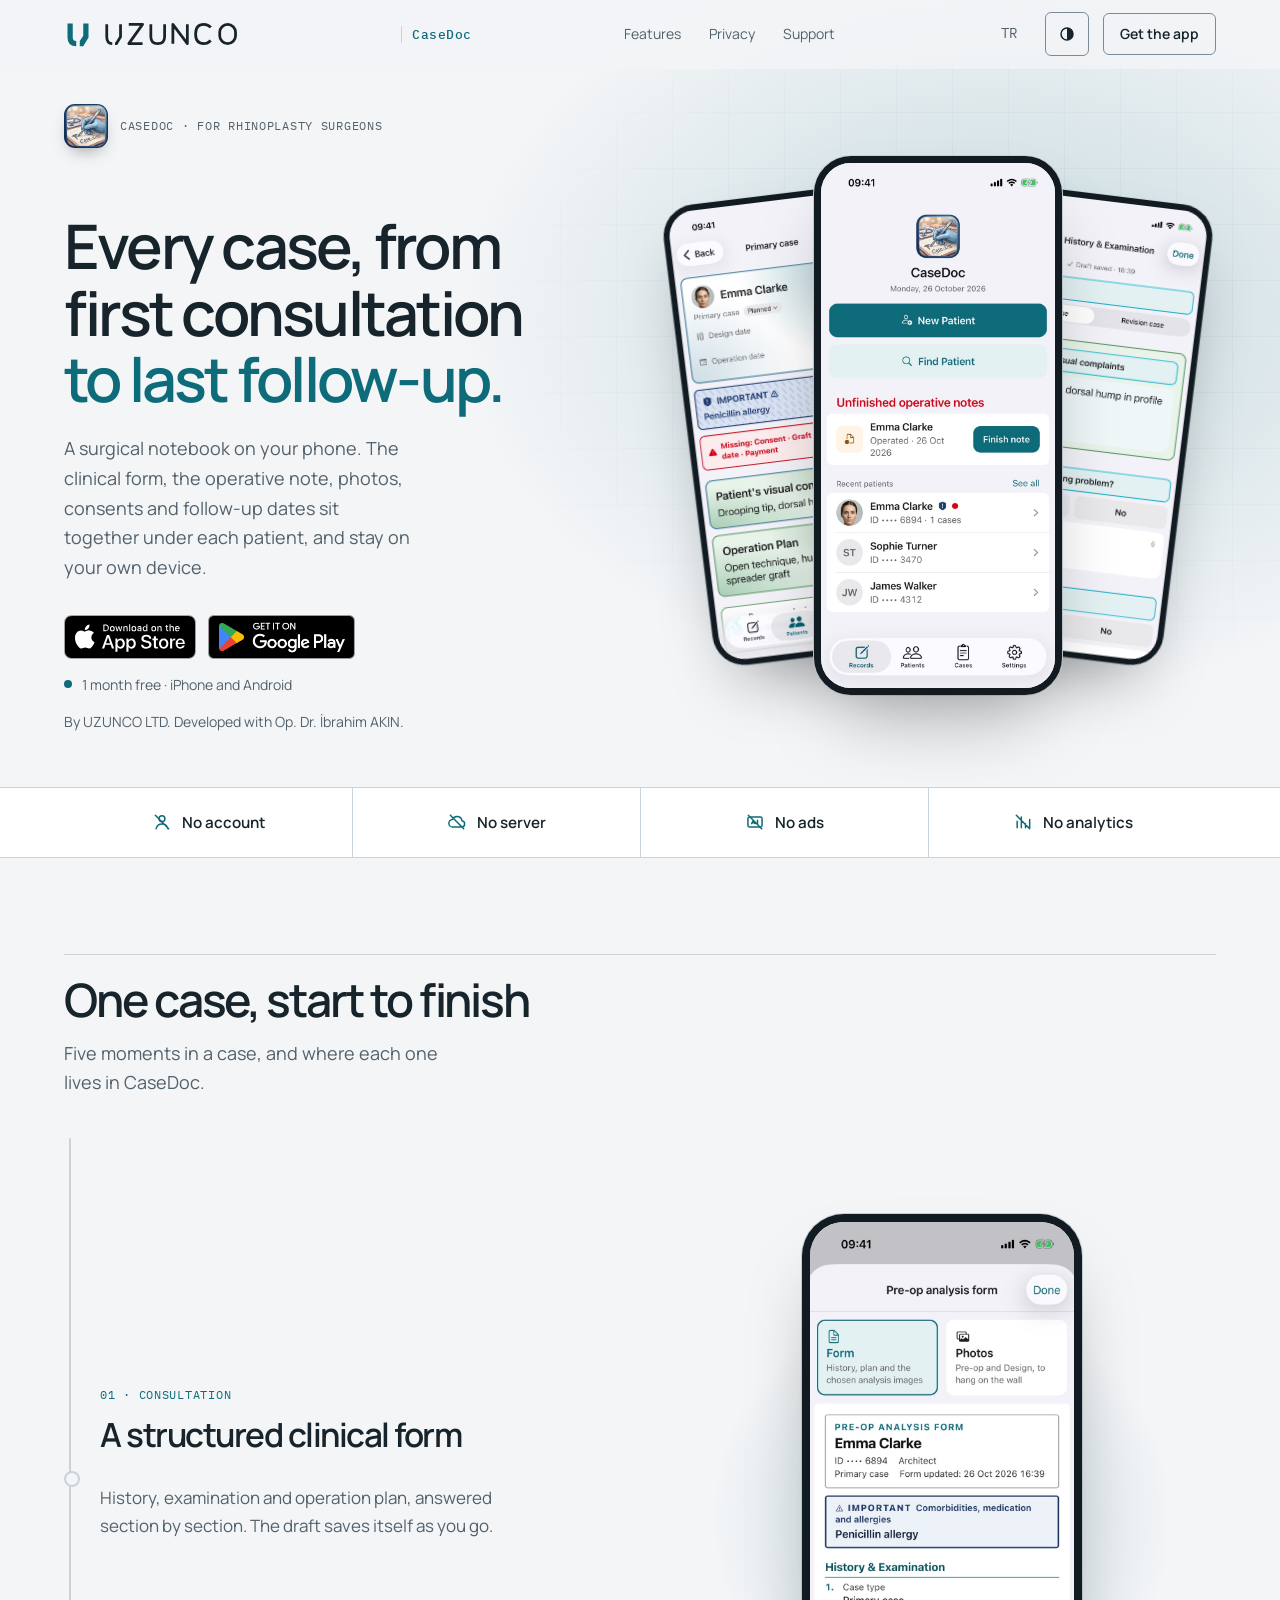
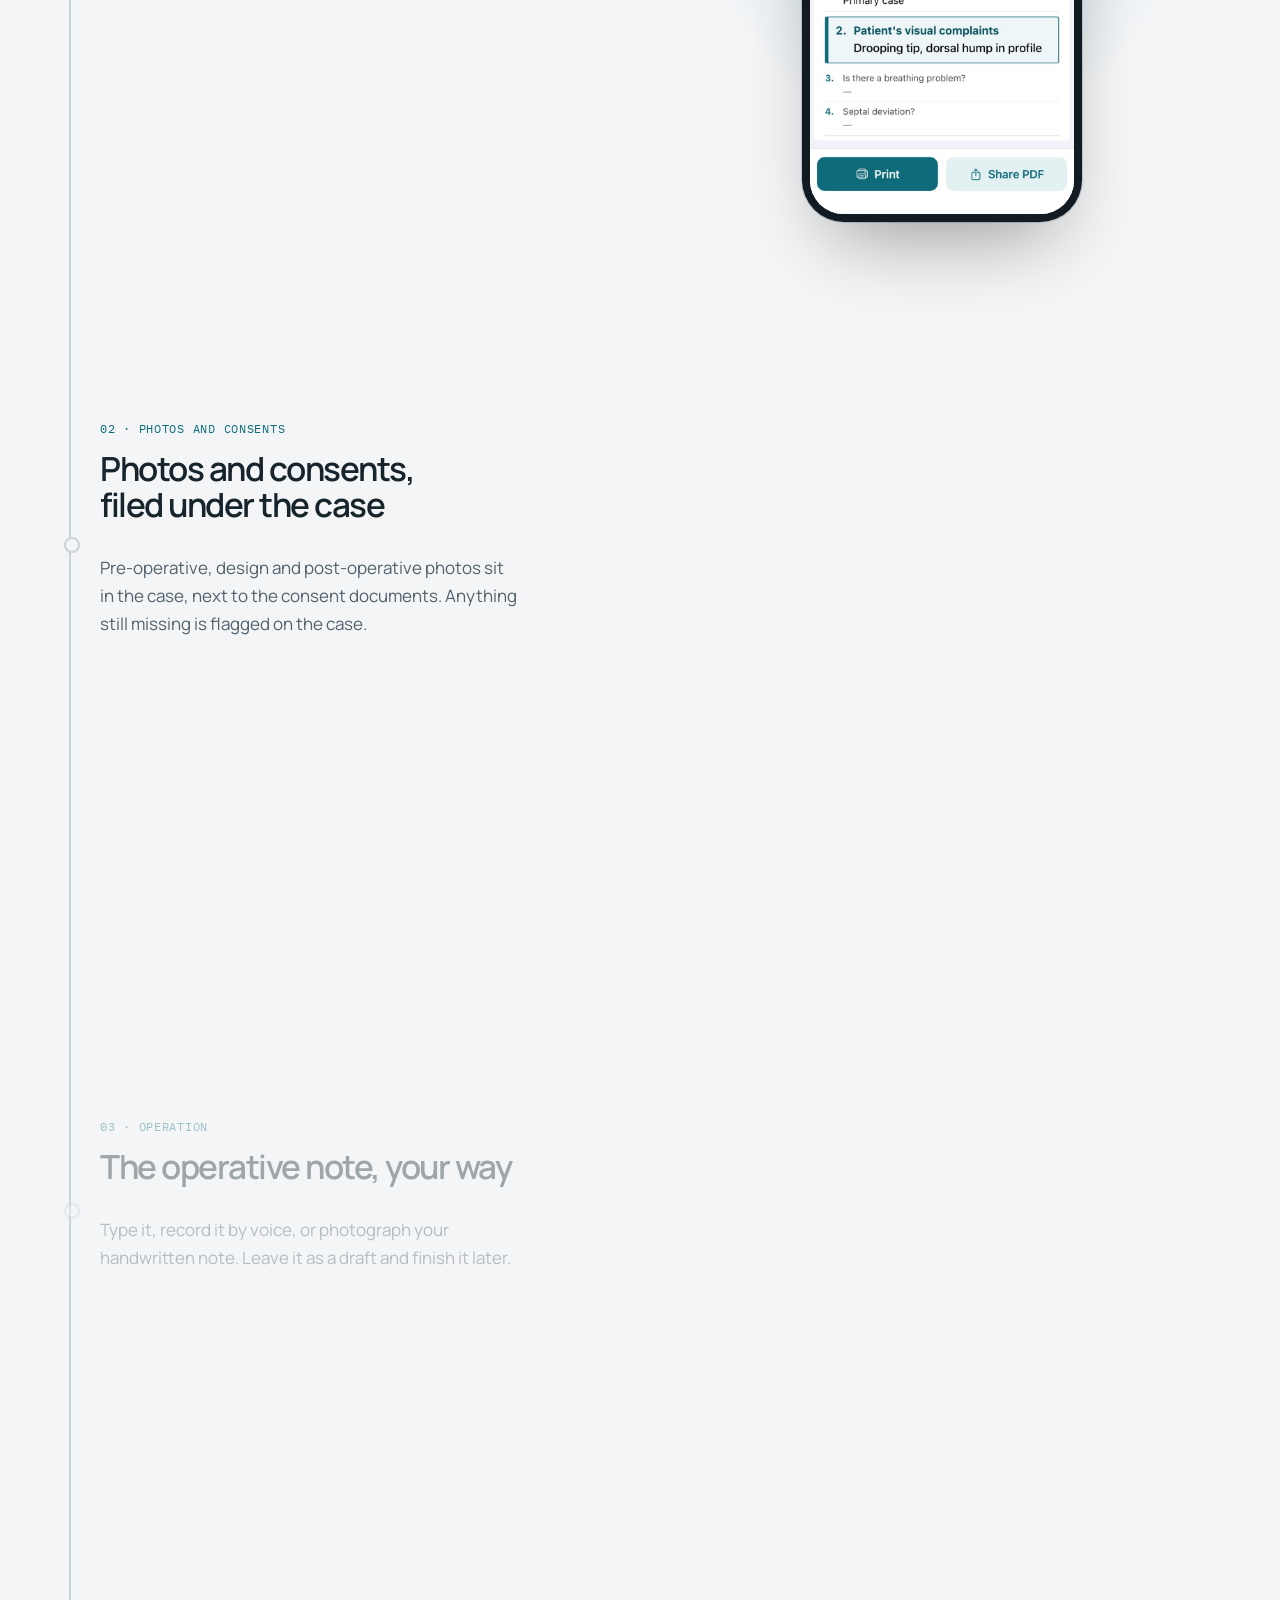
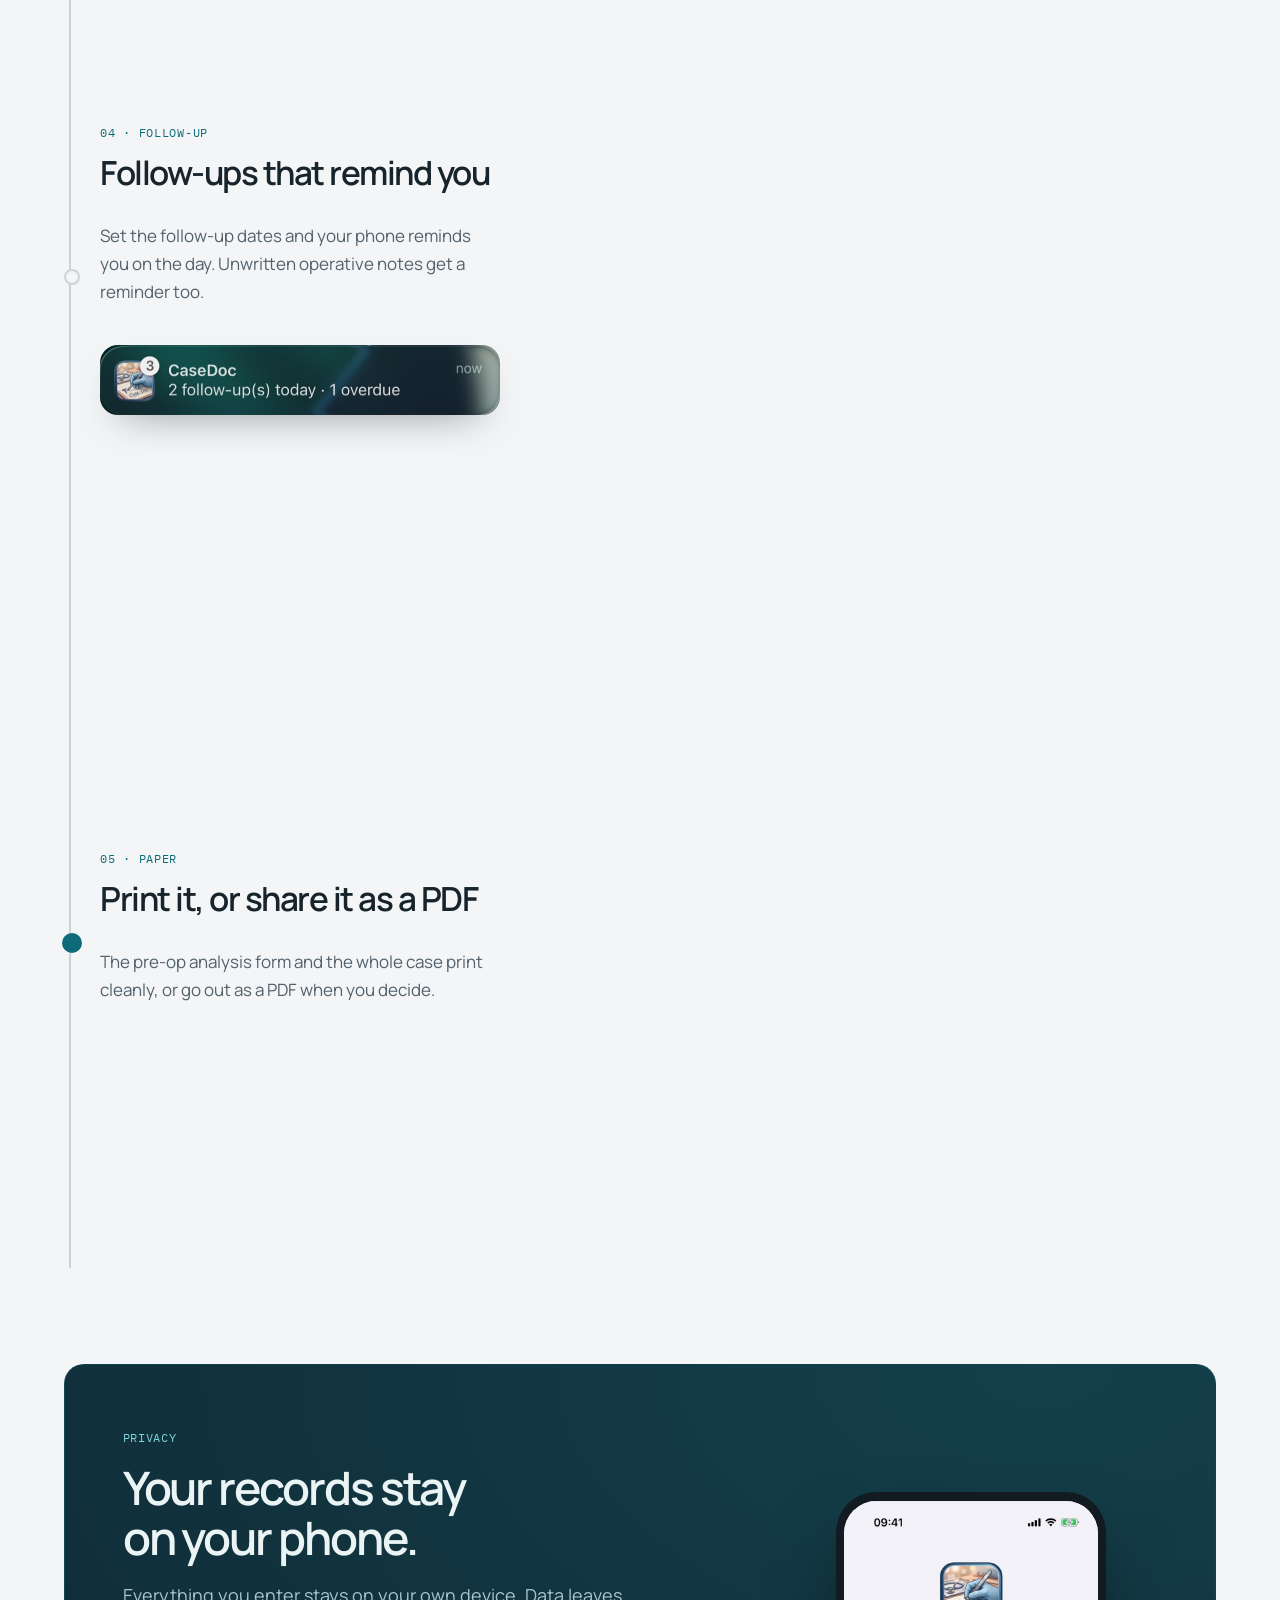
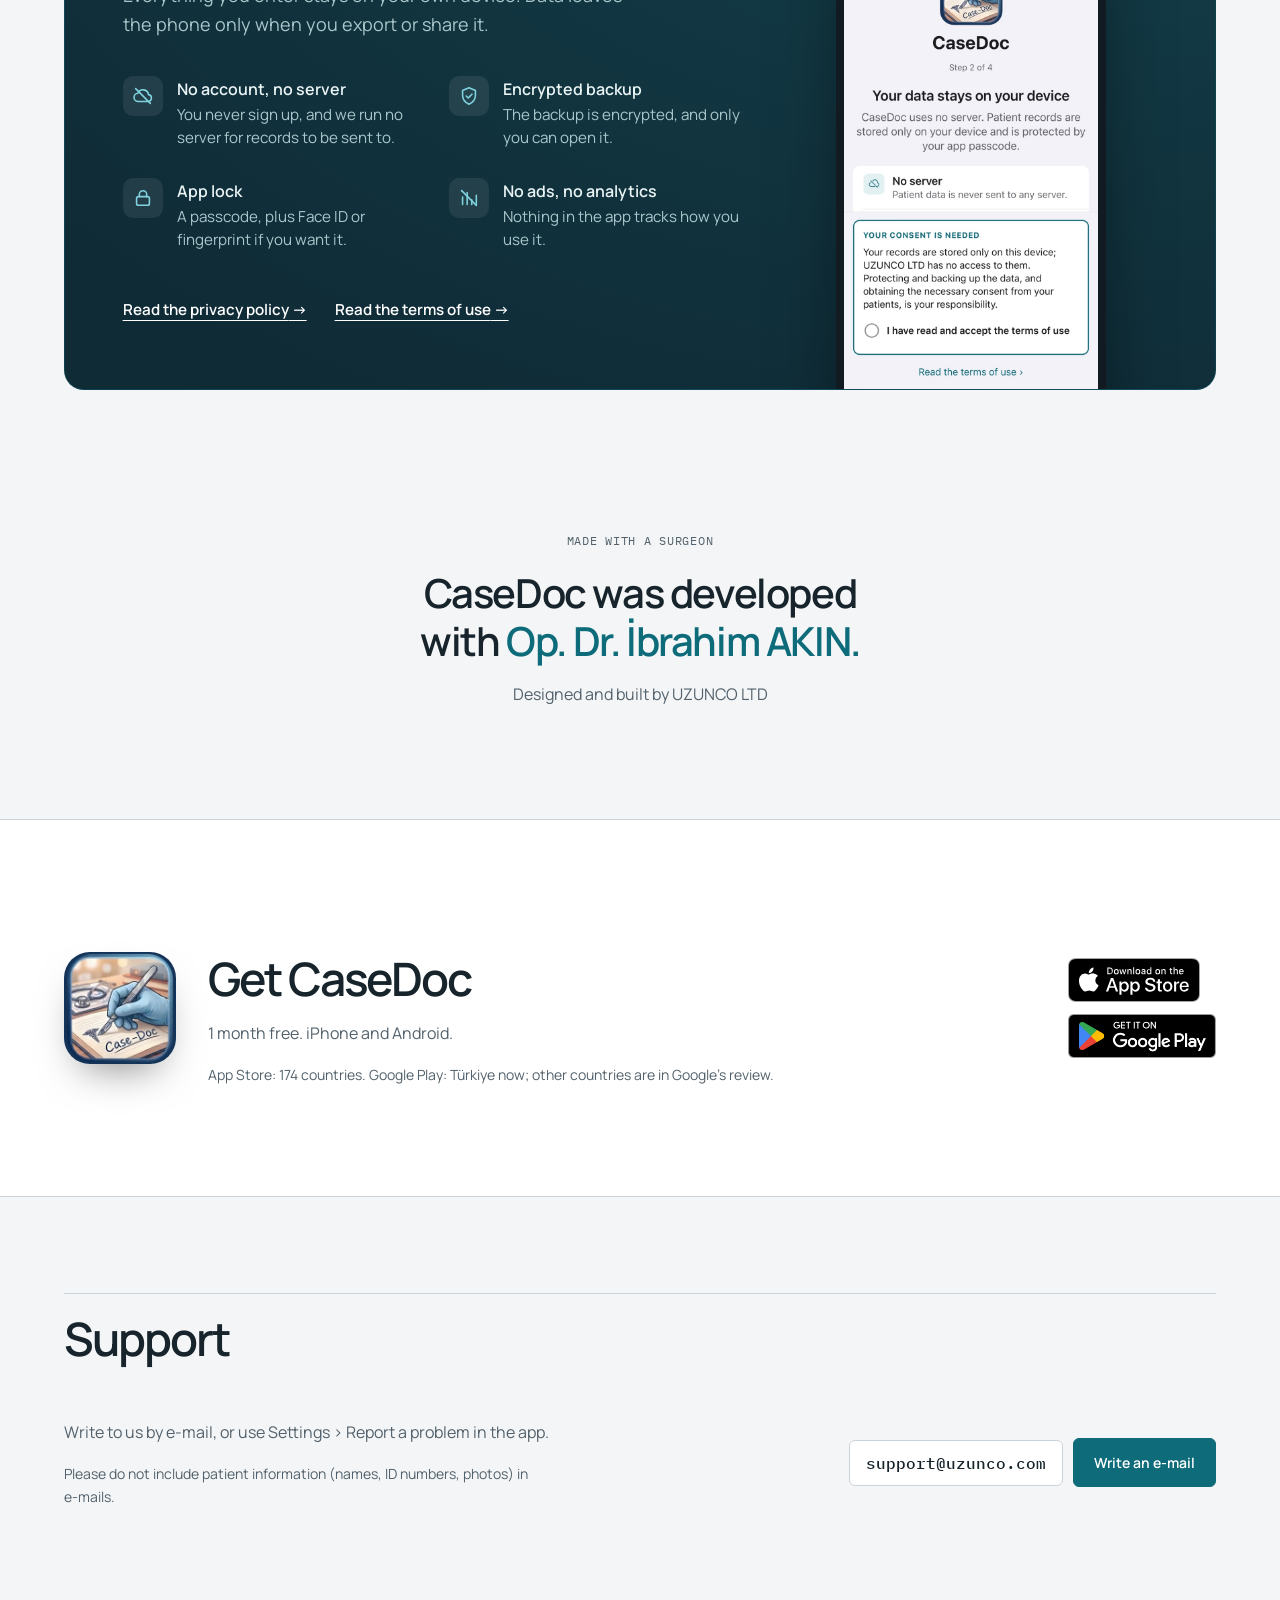
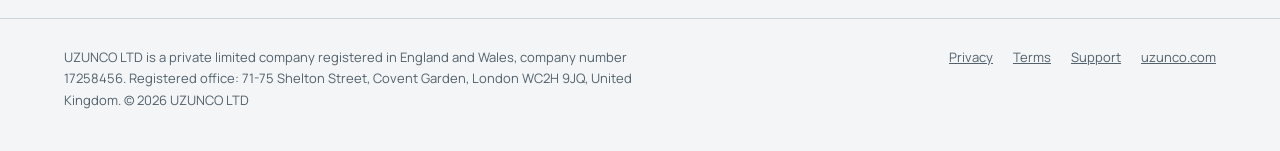
==== commit 8b9646a9: "Deploy uzunco-web 4dab98d" ====
--- a/casedoc/index.html
+++ b/casedoc/index.html
@@ -24,8 +24,8 @@
     <link rel="preconnect" href="https://fonts.googleapis.com" />
     <link rel="preconnect" href="https://fonts.gstatic.com" crossorigin />
     <link href="https://fonts.googleapis.com/css2?family=IBM+Plex+Mono:wght@400;500&amp;family=Manrope:wght@400;500;600;700&amp;display=swap" rel="stylesheet" />
-    <script type="module" crossorigin src="/assets/index-C9JHypR6.js"></script>
-    <link rel="stylesheet" crossorigin href="/assets/index-D5ZcDxis.css">
+    <script type="module" crossorigin src="/assets/index-2VNe-0ZR.js"></script>
+    <link rel="stylesheet" crossorigin href="/assets/index-DDDFe0F4.css">
   </head>
   <body>
     <div id="root"><link rel="preload" as="image" href="/img/casedoc/icon.png"/><link rel="preload" as="image" href="/img/casedoc/badges/apple-black-en.svg"/><link rel="preload" as="image" href="/img/casedoc/badges/gp-en-trim.png"/><link rel="preload" as="image" href="/img/casedoc/en/mk2-case.jpg"/><link rel="preload" as="image" href="/img/casedoc/en/appstore-03-form.jpg"/><link rel="preload" as="image" href="/img/casedoc/en/mk2-today.jpg"/><div class="cd"><a class="skip" href="#main">Skip to content</a><header class="nav"><div class="wrap nav-in"><a class="logo" href="/" aria-label="UZUNCO"><svg class="logo-mark" viewBox="0 0 64 64" width="28" height="28" aria-hidden="true" focusable="false"><path fill="currentColor" d="M8 8H20V40Q20 48 28 48V60Q8 60 8 40ZM44 8H56V40L44 60H36V48L44 36Z"></path></svg><svg class="logo-word" viewBox="0 0 392 80" width="135" height="28" aria-hidden="true" focusable="false"><path d="M8 12V48Q8 68 24 68M32 68H36L48 48V12" fill="none" stroke="currentColor" stroke-width="8" stroke-linejoin="miter"></path><g fill="none" stroke="currentColor" stroke-width="8" stroke-linejoin="round"><path d="M72 12H112L72 68H112M136 12V48Q136 68 156 68Q176 68 176 48V12M200 68V12L242 68V12M310 21C304 14 298 12 290 12C274 12 266 23 266 40S274 68 290 68C298 68 304 65 310 59"></path><rect x="336" y="12" width="46" height="56" rx="23"></rect></g></svg></a><span class="sub">CaseDoc</span><nav aria-label="Menu"><ul class="nav-links"><li><a href="#features">Features</a></li><li><a href="#privacy">Privacy</a></li><li><a href="#support">Support</a></li></ul></nav><div class="nav-right"><a class="lang" href="/tr/casedoc/" hrefLang="tr" aria-label="Türkçe">TR</a><button class="theme-toggle" type="button" aria-label="Switch theme" title="Switch theme"><svg viewBox="0 0 24 24" width="18" height="18" aria-hidden="true" focusable="false"><circle cx="12" cy="12" r="8" fill="none" stroke="currentColor" stroke-width="2"></circle><path d="M12 4a8 8 0 0 1 0 16Z" fill="currentColor"></path></svg></button><a class="btn sm ghost" href="#get">Get the app</a><details class="menu"><summary>Menu</summary><ul><li><a href="#features">Features</a></li><li><a href="#privacy">Privacy</a></li><li><a href="#support">Support</a></li></ul></details></div></div></header><main id="main"><div class="cd-hero"><div class="wrap"><div style="opacity:0;transform:translateY(14px)"><div class="cd-kicker"><img src="/img/casedoc/icon.png" alt="" width="40" height="40"/><span class="label">CaseDoc · For rhinoplasty surgeons</span></div><h1>Every case, from first consultation<!-- --> <em>to last follow-up.</em></h1><p class="lede">A surgical notebook on your phone. The clinical form, the operative note, photos, consents and follow-up dates sit together under each patient, and stay on your own device.</p><div class="badges"><a href="https://apps.apple.com/app/id6816522271" target="_blank" rel="noopener noreferrer"><img src="/img/casedoc/badges/apple-black-en.svg" alt="Download on the App Store" height="48"/></a><a href="https://play.google.com/store/apps/details?id=app.klinikdefter" target="_blank" rel="noopener noreferrer"><img src="/img/casedoc/badges/gp-en-trim.png" alt="Get it on Google Play" height="48"/></a></div><p class="cd-note"><span class="dot" aria-hidden="true"></span>1 month free · iPhone and Android</p><p class="cd-credit-line">By UZUNCO LTD. Developed with Op. Dr. İbrahim AKIN.</p></div><div class="fan"><div class="slot p1"><div class="cd-phone float"><div class="screen"><img src="/img/casedoc/en/mk2-case.jpg" alt="" loading="eager"/></div></div></div><div class="slot p3"><div class="cd-phone float"><div class="screen"><img src="/img/casedoc/en/appstore-03-form.jpg" alt="" loading="eager"/></div></div></div><div class="slot p2"><div class="cd-phone float"><div class="screen"><img src="/img/casedoc/en/mk2-today.jpg" alt="CaseDoc home screen with sample data" loading="eager"/></div></div></div></div></div></div><section class="strip"><div class="wrap"><ul><li><svg viewBox="0 0 24 24" aria-hidden="true"><circle cx="12" cy="8" r="3.5"></circle><path d="M5 20c1-4 4-5.5 7-5.5s6 1.5 7 5.5M4 4l16 16"></path></svg><span>No account</span></li><li><svg viewBox="0 0 24 24" aria-hidden="true"><path d="M7 18a4.5 4.5 0 0 1-.5-9A6 6 0 0 1 18 10.5a3.8 3.8 0 0 1 0 7.5zM4 4l16 16"></path></svg><span>No server</span></li><li><svg viewBox="0 0 24 24" aria-hidden="true"><rect x="3.5" y="6" width="17" height="12" rx="2"></rect><path d="M8 14l2-4 2 4M8.7 13h2.6M15 10v4M4 4l16 16"></path></svg><span>No ads</span></li><li><svg viewBox="0 0 24 24" aria-hidden="true"><path d="M5 19V11M10 19V6M15 19v-5M20 19V9M4 4l16 16"></path></svg><span>No analytics</span></li></ul></div></section><section id="features"><div class="wrap"><div class="section-head" data-reveal="true" style="opacity:0;transform:translateY(12px)"><h2>One case, start to finish</h2><p>Five moments in a case, and where each one lives in CaseDoc.</p></div><div class="cd-scene"><div class="cd-steps"><div class="cd-rail" aria-hidden="true"><i></i></div><article class="cd-step active"><span class="label">01 · Consultation</span><h3>A structured clinical form</h3><p>History, examination and operation plan, answered section by section. The draft saves itself as you go.</p><div class="cd-phone"><div class="screen"><img src="/img/casedoc/en/appstore-03-form.jpg" alt="A structured clinical form" loading="lazy"/></div></div></article><article class="cd-step"><span class="label">02 · Photos and consents</span><h3>Photos and consents, filed under the case</h3><p>Pre-operative, design and post-operative photos sit in the case, next to the consent documents. Anything still missing is flagged on the case.</p><div class="cd-phone"><div class="screen"><img src="/img/casedoc/en/appstore-02-case.jpg" alt="Photos and consents, filed under the case" loading="lazy"/></div></div></article><article class="cd-step"><span class="label">03 · Operation</span><h3>The operative note, your way</h3><p>Type it, record it by voice, or photograph your handwritten note. Leave it as a draft and finish it later.</p><div class="cd-phone"><div class="screen"><img src="/img/casedoc/en/mk2-note1.jpg" alt="The operative note, your way" loading="lazy"/></div></div></article><article class="cd-step"><span class="label">04 · Follow-up</span><h3>Follow-ups that remind you</h3><p>Set the follow-up dates and your phone reminds you on the day. Unwritten operative notes get a reminder too.</p><img class="banner" src="/img/casedoc/en/notif-banner.jpg" alt="CaseDoc follow-up reminder" loading="lazy"/><div class="cd-phone"><div class="screen"><img src="/img/casedoc/en/notif-lock.jpg" alt="Follow-ups that remind you" loading="lazy"/></div></div></article><article class="cd-step"><span class="label">05 · Paper</span><h3>Print it, or share it as a PDF</h3><p>The pre-op analysis form and the whole case print cleanly, or go out as a PDF when you decide.</p><div class="cd-phone"><div class="screen"><img src="/img/casedoc/en/mk2-preop.jpg" alt="Print it, or share it as a PDF" loading="lazy"/></div></div></article></div><div class="cd-stage" aria-hidden="true"><div class="cd-phone"><div class="screen"><img src="/img/casedoc/en/appstore-03-form.jpg" alt="" loading="lazy" class="on"/><img src="/img/casedoc/en/appstore-02-case.jpg" alt="" loading="lazy" class=""/><img src="/img/casedoc/en/mk2-note1.jpg" alt="" loading="lazy" class=""/><img src="/img/casedoc/en/notif-lock.jpg" alt="" loading="lazy" class=" bottom"/><img src="/img/casedoc/en/mk2-preop.jpg" alt="" loading="lazy" class=""/></div></div></div></div></div></section><section id="privacy" style="padding-top:0"><div class="wrap"><div class="vault" data-reveal="true" style="opacity:0;transform:translateY(12px)"><div><span class="label">Privacy</span><h2>Your records stay on your phone.</h2><p class="lead">Everything you enter stays on your own device. Data leaves the phone only when you export or share it.</p><ul class="points"><li><svg viewBox="0 0 24 24" aria-hidden="true"><path pathLength="1" d="M7 18a4.5 4.5 0 0 1-.5-9A6 6 0 0 1 18 10.5a3.8 3.8 0 0 1 0 7.5z"></path><path pathLength="1" d="M4 4l16 16"></path></svg><div><b>No account, no server</b><span>You never sign up, and we run no server for records to be sent to.</span></div></li><li><svg viewBox="0 0 24 24" aria-hidden="true"><path pathLength="1" d="M12 3l7 3v5.5c0 4.3-2.9 7.6-7 9.5-4.1-1.9-7-5.2-7-9.5V6z"></path><path pathLength="1" d="M9 12l2.2 2.2L15.2 10"></path></svg><div><b>Encrypted backup</b><span>The backup is encrypted, and only you can open it.</span></div></li><li><svg viewBox="0 0 24 24" aria-hidden="true"><rect pathLength="1" x="5" y="10.5" width="14" height="9.5" rx="2"></rect><path pathLength="1" d="M8 10.5V8a4 4 0 0 1 8 0v2.5"></path></svg><div><b>App lock</b><span>A passcode, plus Face ID or fingerprint if you want it.</span></div></li><li><svg viewBox="0 0 24 24" aria-hidden="true"><path pathLength="1" d="M5 19V11M10 19V6M15 19v-5M20 19V9"></path><path pathLength="1" d="M4 4l16 16"></path></svg><div><b>No ads, no analytics</b><span>Nothing in the app tracks how you use it.</span></div></li></ul><div class="vault-links"><a href="/casedoc/privacy/">Read the privacy policy<!-- --> →</a><a href="/casedoc/terms/">Read the terms of use<!-- --> →</a></div></div><div class="vault-phone"><div class="cd-phone"><div class="screen"><img src="/img/casedoc/en/mk-01-welcome.jpg" alt="CaseDoc welcome step: your data stays on your device" loading="lazy"/></div></div></div></div></div></section><section class="credit"><div class="wrap" data-reveal="true" style="opacity:0;transform:translateY(12px)"><span class="label">Made with a surgeon</span><p class="big">CaseDoc was developed with<!-- --> <em>Op. Dr. İbrahim AKIN.</em> </p><p class="by">Designed and built by UZUNCO LTD</p></div></section><section class="get" id="get"><div class="wrap" data-reveal="true" style="opacity:0;transform:translateY(12px)"><img class="icon" src="/img/casedoc/icon.png" alt="CaseDoc" width="96" height="96"/><div><h2>Get CaseDoc</h2><p>1 month free. iPhone and Android.</p><p class="avail">App Store: 174 countries. Google Play: Türkiye now; other countries are in Google’s review.</p></div><div class="badges"><a href="https://apps.apple.com/app/id6816522271" target="_blank" rel="noopener noreferrer"><img src="/img/casedoc/badges/apple-black-en.svg" alt="Download on the App Store" height="48"/></a><a href="https://play.google.com/store/apps/details?id=app.klinikdefter" target="_blank" rel="noopener noreferrer"><img src="/img/casedoc/badges/gp-en-trim.png" alt="Get it on Google Play" height="48"/></a></div></div></section><section class="support" id="support"><div class="wrap"><div class="section-head" data-reveal="true" style="opacity:0;transform:translateY(12px)"><h2>Support</h2></div><div class="box" data-reveal="true" style="opacity:0;transform:translateY(12px)"><div><p>Write to us by e-mail, or use Settings › Report a problem in the app.</p><p class="note">Please do not include patient information (names, ID numbers, photos) in e-mails.</p></div><div class="mail"><code>support@uzunco.com</code><a class="btn" href="mailto:support@uzunco.com?subject=CaseDoc">Write an e-mail</a></div></div></div></section></main><footer><div class="wrap"><address>UZUNCO LTD is a private limited company registered in England and Wales, company number 17258456. Registered office: 71-75 Shelton Street, Covent Garden, London WC2H 9JQ, United Kingdom. © 2026 UZUNCO LTD</address><nav aria-label="Footer links"><a href="/casedoc/privacy/">Privacy</a><a href="/casedoc/terms/">Terms</a><a href="#support">Support</a><a href="/">uzunco.com</a></nav></div></footer></div></div>
--- a/assets/index-DDDFe0F4.css
+++ b/assets/index-DDDFe0F4.css
@@ -0,0 +1 @@
+:root{--lightningcss-light:initial;--lightningcss-dark: ;color-scheme:light;--color-bg:#f3f5f7;--color-surface:#fff;--color-ink:#17242b;--color-muted:#52616b;--color-accent:#2548b8;--color-on-accent:#fff;--color-tint:#e7edfc;--color-line:#cbd3da;--color-control:#7b8b98;--color-focus:var(--color-accent);--font-body:"Manrope", system-ui, -apple-system, "Segoe UI", Arial, sans-serif;--font-display:var(--font-body);--font-label:"IBM Plex Mono", "SFMono-Regular", Consolas, monospace;--text-xs:.75rem;--text-sm:.875rem;--text-body:1rem;--text-lead:1.125rem;--text-h3:1.5rem;--text-h2:clamp(2rem, 3.6vw, 3rem);--text-h1:clamp(2.25rem, 5.4vw, 4.75rem);--weight-regular:400;--weight-medium:500;--weight-semibold:600;--weight-bold:700;--leading-body:1.65;--leading-heading:1.08;--tracking-heading:-.045em;--tracking-label:.06em;--radius-none:0;--radius-control:.375rem;--radius-card:.75rem;--radius-panel:1.25rem;--control-min-height:3rem;--control-padding-inline:1.25rem;--card-padding:1.5rem;--border-width:1px;--focus-width:3px;--focus-offset:4px;--duration-fast:.14s;--ease-standard:cubic-bezier(.2, .7, .2, 1);--bg:var(--color-bg);--surface:var(--color-surface);--ink:var(--color-ink);--soft:var(--color-muted);--line:var(--color-line);--teal:var(--color-accent);--warm:var(--color-accent);--grid:color-mix(in srgb, var(--color-ink) 5%, transparent);--phone:#121a22;--font-text:var(--font-body);--font-serif:var(--font-display);--wrap:1200px;--gutter:24px;--nav-h:68px}@media (prefers-color-scheme:dark){:root:not([data-theme=light]){--lightningcss-light: ;--lightningcss-dark:initial;color-scheme:dark;--color-bg:#121a22;--color-surface:#1b2631;--color-ink:#f2f5f8;--color-muted:#b1bfcc;--color-accent:#9dbaff;--color-on-accent:#142545;--color-tint:#223659;--color-line:#3d4c5a;--color-control:#7b8b98}}:root[data-theme=dark]{--lightningcss-light: ;--lightningcss-dark:initial;color-scheme:dark;--color-bg:#121a22;--color-surface:#1b2631;--color-ink:#f2f5f8;--color-muted:#b1bfcc;--color-accent:#9dbaff;--color-on-accent:#142545;--color-tint:#223659;--color-line:#3d4c5a;--color-control:#7b8b98}*{box-sizing:border-box}html{-webkit-text-size-adjust:100%}body{background:var(--bg);color:var(--ink);font:var(--text-body)/var(--leading-body) var(--font-text);-webkit-font-smoothing:antialiased;margin:0;overflow-x:clip}a{color:inherit}img{max-width:100%;display:block}:focus-visible{outline:var(--focus-width) solid var(--color-focus);outline-offset:var(--focus-offset);border-radius:var(--radius-control)}h1,h2,h3,h4{text-wrap:balance;font-family:var(--font-display);font-weight:var(--weight-semibold);line-height:var(--leading-heading);letter-spacing:var(--tracking-heading)}p{text-wrap:pretty}.serif{font:inherit;color:inherit}section[id]{scroll-margin-top:calc(var(--nav-h) + 12px)}.wrap{max-width:var(--wrap);padding-inline:var(--gutter);margin:0 auto}.skip{background:var(--ink);color:var(--bg);border-radius:var(--radius-control);z-index:50;padding:8px 14px;position:absolute;top:8px;left:-999px}.skip:focus{left:16px}main{z-index:1;position:relative}.nav{z-index:30;padding-top:env(safe-area-inset-top,0px);background:color-mix(in srgb, var(--bg) 82%, transparent);-webkit-backdrop-filter:blur(12px);border-bottom:1px solid #0000;transition:border-color .3s;position:fixed;inset:0 0 auto}.nav.scrolled{border-color:var(--line);background:var(--bg)}.nav-in{height:var(--nav-h);justify-content:space-between;align-items:center;gap:20px;display:flex}.logo{flex:none;align-items:center;gap:12px;text-decoration:none;display:inline-flex}.logo svg{flex:none;display:block}.logo-mark{width:28px;height:28px;color:var(--teal)}.logo-word{width:135px;height:auto;color:var(--ink)}.nav-links{gap:28px;margin:0;padding:0;font-size:14px;list-style:none;display:flex}.nav-links a{color:var(--soft);text-decoration:none}.nav-links a:hover{color:var(--ink)}.nav-right{align-items:center;gap:14px;font-size:14px;display:flex}.lang{font-family:var(--font-label);color:var(--soft);justify-content:center;align-items:center;min-width:44px;min-height:44px;text-decoration:none;display:inline-flex}.lang:hover{color:var(--ink)}.theme-toggle{width:44px;height:44px;color:var(--ink);border:1px solid var(--color-control);border-radius:var(--radius-control);cursor:pointer;background:0 0;justify-content:center;align-items:center;padding:0;display:inline-flex}.theme-toggle:hover{background:var(--color-tint)}.menu{display:none;position:relative}.menu summary{cursor:pointer;border:1px solid var(--color-control);border-radius:var(--radius-control);align-items:center;min-height:44px;padding:8px 14px;font-size:14px;list-style:none;display:inline-flex}.menu summary::-webkit-details-marker{display:none}.menu ul{background:var(--surface);border:1px solid var(--line);border-radius:var(--radius-card);min-width:200px;margin:0;padding:8px;list-style:none;position:absolute;top:calc(100% + 8px);right:0}.menu li a{border-radius:var(--radius-control);padding:10px 12px;text-decoration:none;display:block}.menu li a:hover{background:var(--bg)}.btn{min-height:var(--control-min-height);padding:12px var(--control-padding-inline);border-radius:var(--radius-control);background:var(--color-accent);color:var(--color-on-accent);font-weight:var(--weight-semibold);font-size:var(--text-sm);border:1px solid var(--color-accent);transition:background-color var(--duration-fast) var(--ease-standard), color var(--duration-fast) var(--ease-standard), border-color var(--duration-fast) var(--ease-standard);cursor:pointer;align-items:center;gap:10px;font-family:inherit;text-decoration:none;display:inline-flex}.btn:hover{background:var(--ink);color:var(--bg);border-color:var(--ink)}.btn.ghost{color:var(--ink);border-color:var(--color-control);background:0 0}.btn.ghost:hover{background:var(--color-tint)}.btn.sm{min-height:38px;padding:8px 16px;font-size:14px}.scene{grid-template-columns:minmax(0,1fr) minmax(0,1fr);gap:56px;display:grid}.stage{top:calc(var(--nav-h) + 4vh);height:calc(100vh - var(--nav-h) - 8vh);justify-content:center;align-items:center;display:flex;position:sticky}.has-3d .stage>.fallback{visibility:hidden}.label{font-family:var(--font-label);font-size:var(--text-xs);letter-spacing:var(--tracking-label);text-transform:uppercase;color:var(--soft)}.section-head{border-top:1px solid var(--line);margin-bottom:40px;padding-top:20px}.section-head h2{font-size:var(--text-h2);margin:0}.section-head p{color:var(--soft);font-size:var(--text-lead);max-width:34ch;margin:14px 0 0}section{padding-block:96px}.hero{min-height:100svh;padding-top:calc(var(--nav-h) + 40px);align-items:center;padding-bottom:40px;position:relative}.hero-bleed{padding:0;position:relative;overflow:hidden}.hero-bleed:before{content:"";z-index:-1;background-image:linear-gradient(var(--grid) 1px, transparent 1px), linear-gradient(90deg, var(--grid) 1px, transparent 1px);background-size:48px 48px;position:absolute;inset:0;-webkit-mask:radial-gradient(at 70%,#000 12%,#0000 62%);mask:radial-gradient(at 70%,#000 12%,#0000 62%)}.hero h1{font-size:var(--text-h1);margin:0 0 24px}.hero h1 .serif{color:var(--color-accent)}html[lang=tr] .hero h1{font-size:calc(var(--text-h1) * .88)}.hero h1 .ln{padding-bottom:.08em;display:block;overflow:hidden}.hero h1 .ln>span{display:block}.lede{font-size:var(--text-lead);color:var(--soft);max-width:32ch;margin:0 0 32px}.ctas{flex-wrap:wrap;gap:12px;display:flex}.proof{font-size:var(--text-sm);color:var(--soft);gap:8px;margin:28px 0 0;padding:0;list-style:none;display:grid}.proof li{align-items:center;gap:8px;display:inline-flex}.proof li:before{content:"";border:solid var(--color-accent);border-width:0 2px 2px 0;flex:none;width:5px;height:9px;margin:0 3px 2px 1px;transform:rotate(40deg)}.hero-note{font-size:var(--text-sm);color:var(--soft);margin:12px 0 0}.hero .stage{height:min(70vh,600px);position:relative;top:auto}.hero-proof{border:1px solid var(--line);background:var(--surface);width:max-content;max-width:100%;min-height:44px;color:var(--ink);font-size:var(--text-sm);text-align:center;transition:border-color var(--duration-fast) var(--ease-standard), color var(--duration-fast) var(--ease-standard);border-radius:999px;justify-content:center;align-items:center;gap:6px;padding:10px 18px;line-height:1.5;text-decoration:none;display:inline-flex;position:absolute;bottom:0;left:50%;transform:translate(-50%)}.hero-proof:before{content:"";background:var(--color-accent);border-radius:50%;flex:none;width:8px;height:8px}.hero-proof:hover{border-color:var(--color-accent);color:var(--color-accent)}.blueprint{width:100%;max-height:100%}.hero .blueprint{max-height:calc(100% - 72px)}.hero-bleed:after{content:"";z-index:-1;pointer-events:none;background:radial-gradient(closest-side at 72% 48%, color-mix(in srgb, var(--color-accent) 14%, transparent), transparent 70%);position:absolute;inset:0}.blueprint .s{fill:none;stroke:var(--ink);stroke-width:1.3px;vector-effect:non-scaling-stroke}.blueprint .t{stroke:var(--teal);stroke-width:1.7px}.blueprint .w{stroke:var(--warm);stroke-width:1.7px}.steps .step{border-left:3px solid #0000;flex-direction:column;justify-content:center;min-height:clamp(20rem,36svh,26rem);padding-left:20px;transition:border-color .4s;display:flex}.steps .step.on{border-left-color:var(--color-accent)}.service-cta{margin-top:32px}.step h3{font-size:var(--text-h3);margin:0 0 12px}.step p{color:var(--soft);max-width:38ch;margin:0}.phone{aspect-ratio:9/20;background:var(--phone);width:min(290px,64vw);box-shadow:0 40px 80px -30px #00000059, 0 0 0 1px var(--line);border-radius:42px;padding:9px;position:relative}.phone .screen{background:var(--surface);border-radius:34px;width:100%;height:100%;position:relative;overflow:hidden}.phone img{object-fit:cover;opacity:0;width:100%;height:100%;transition:opacity .6s;position:absolute;inset:0}.phone img.on{opacity:1}.software .stage{flex-direction:column}.caption{color:var(--soft);text-align:center;max-width:34ch;margin-top:18px;font-size:13px}.caption-steps{text-align:left;margin:0 0 16px;display:none}.gallery{display:none}@media (min-width:900px){.has-3d .software .stage .caption{display:none}.has-3d .caption-steps{display:block}}.has-3d .caption-3d{visibility:visible}.stage-col{flex-direction:column;align-items:center;display:flex}.commerce h3.big{font-size:var(--text-h2);margin:0 0 14px}.commerce .intro{color:var(--soft);max-width:44ch;margin:0 0 36px}.cards{grid-template-columns:repeat(2,minmax(0,1fr));gap:14px;display:grid}.card{background:var(--surface);border:1px solid var(--line);border-radius:var(--radius-card);padding:var(--card-padding);transition:border-color var(--duration-fast) var(--ease-standard), transform .22s var(--ease-standard), box-shadow .22s var(--ease-standard);flex-direction:column;gap:6px;display:flex}.start .card:hover,.commerce .card:hover{border-color:var(--color-accent);box-shadow:0 12px 30px -18px color-mix(in srgb, var(--color-ink) 35%, transparent);transform:translateY(-2px)}.card .k{font-family:var(--font-label);font-size:var(--text-xs);letter-spacing:var(--tracking-label);text-transform:uppercase;color:var(--warm);font-weight:var(--weight-medium)}.card h4{font-size:var(--text-h3);margin:4px 0 2px}.card p{color:var(--soft);margin:0;font-size:15px}.commerce .stage{height:calc(100vh - var(--nav-h) - 8vh)}.products{grid-template-columns:repeat(3,minmax(0,1fr));align-items:stretch;gap:24px}.products .product-card:not(.product-featured){flex-direction:column;display:flex}.products .product-card .browser{margin-top:auto}.products .product-card .phone{aspect-ratio:auto;width:min(200px,60%);height:250px;margin:auto auto calc(-1 * var(--card-padding));border-bottom:0;border-radius:34px 34px 0 0;overflow:hidden}.products .product-card .phone .screen{border-radius:28px 28px 0 0}.products .phone img{object-position:top}.product-media{border-radius:var(--radius-card);border:1px solid var(--line);margin:auto 0 0;overflow:hidden}.product-media img{width:100%;height:auto}.products .phone img{opacity:1;object-fit:cover;height:100%;position:static}.product-card .note{font-size:var(--text-sm);color:var(--soft);margin:12px 0 0}.commerce .own{color:var(--soft);font-size:var(--text-sm,.9rem);margin:24px 0 0}.product-card{gap:24px;min-width:0}.product-featured .browser,.product-featured .product-media{margin-top:0}.product-featured{grid-column:1/-1;grid-template-columns:minmax(0,1fr) minmax(0,1.3fr);align-items:center;display:grid}.product-copy{min-width:0}.product-card h3{font-size:var(--text-h3);margin:8px 0 14px}.product-featured h3{font-size:var(--text-h2)}.product-card .desc{font-size:var(--text-body)}.product-status{border:1px solid var(--line);background:var(--bg);max-width:100%;color:var(--soft);font-size:var(--text-xs);font-weight:var(--weight-medium);border-radius:999px;margin-bottom:18px;padding:6px 12px;line-height:1.5;display:inline-block}.product-status[data-status=live]{background:var(--color-tint);color:var(--color-accent);border-color:var(--color-accent)}.product-status[data-status=testing]{border-color:var(--color-accent);color:var(--ink)}.product-copy .btn{margin-top:24px}.browser{border-radius:var(--radius-card);border:1px solid var(--line);background:var(--surface);overflow:hidden;box-shadow:0 30px 60px -30px #0000004d}.browser .bar{border-bottom:1px solid var(--line);align-items:center;gap:7px;height:32px;padding:0 14px;display:flex}.browser .bar i{background:var(--line);border-radius:50%;width:10px;height:10px}.browser img{width:100%;height:auto}.facts{border-top:1px solid var(--line);margin:24px 0 0;padding:0;list-style:none}.facts li{border-bottom:1px solid var(--line);justify-content:space-between;gap:16px;padding:12px 0;font-size:15px;display:flex}.facts li span{color:var(--soft);text-align:right}.process-wrap{padding-top:34px;position:relative}.process{grid-template-columns:repeat(5,minmax(0,1fr));gap:24px;margin:0;padding:0;list-style:none;display:grid}.process-wrap>.rail{background:var(--line);height:2px;position:absolute;top:0;left:0;right:0}.process-wrap>.rail>span{background:var(--teal);transform-origin:0;position:absolute;inset:0}.process li{position:relative}.process li:before{content:"";background:var(--bg);border:2px solid var(--teal);border-radius:50%;width:12px;height:12px;position:absolute;top:-40px;left:0}.process h4{font-size:var(--text-h3);margin:0 0 8px}.process p{color:var(--soft);margin:0;font-size:15px}.start{grid-template-columns:repeat(4,minmax(0,1fr))}.start h3{margin:0 0 6px;font-size:1.25rem}.card-link{font-weight:var(--weight-semibold);font-size:var(--text-sm);color:var(--color-accent);margin-top:auto;padding-top:14px;text-decoration:none}.card-link:hover{text-underline-offset:4px;text-decoration:underline}.faq-grid{grid-template-columns:minmax(0,1fr) minmax(0,2fr);align-items:start;gap:48px;display:grid}.faq-grid .section-head{margin-bottom:0}.faq-exit{color:var(--soft);max-width:28ch;margin:16px 0 0}.faq-exit a{color:var(--color-accent);font-weight:var(--weight-semibold);text-decoration:none}.faq{border-top:1px solid var(--line);max-width:820px}.faq details{border-bottom:1px solid var(--line)}.faq summary{cursor:pointer;font-weight:var(--weight-semibold);font-size:var(--text-lead);justify-content:space-between;gap:16px;padding:18px 0;list-style:none;display:flex}.faq summary::-webkit-details-marker{display:none}.faq summary:after{content:"+";color:var(--color-accent);flex:none}.faq details[open] summary:after{content:"−"}.faq details p{color:var(--soft);max-width:66ch;margin:0 0 18px}.contact{text-align:center;padding-block:150px 110px}.contact h2{font-size:var(--text-h1);margin:0 0 24px}.contact p{color:var(--soft);margin:0 0 32px}.contact .row{flex-wrap:wrap;justify-content:center;gap:12px;display:flex}.contact .contact-reassurance{color:var(--ink);max-width:54ch;margin:0 auto 24px}.contact .email-hint,.contact .copy-status{font-size:var(--text-sm);margin:12px auto 0}.contact .copy-status{min-height:1.6em;color:var(--ink)}footer{border-top:1px solid var(--line);color:var(--soft);z-index:1;background:var(--bg);padding-block:28px 40px;font-size:13px;position:relative}footer .wrap{flex-wrap:wrap;justify-content:space-between;gap:12px 24px;display:flex}footer address{font-style:normal}.scene3d{transition:opacity .2s linear}@media (max-width:899px){:root{--gutter:16px;--nav-h:60px}.nav-in{gap:12px}.logo{gap:8px}.logo-word{width:120px}.nav-links,.nav-right .btn{display:none}.menu{display:block}.scene{grid-template-columns:minmax(0,1fr);gap:28px}section{padding-block:72px}.hero{min-height:auto;padding-top:calc(var(--nav-h) + 36px)}.hero .stage{align-items:flex-start;height:240px}.hero .blueprint{height:168px}.blueprint{max-height:340px}.software .stage{order:-1;height:auto;padding-block:8px;position:static}.software .stage-col{display:none}.gallery{justify-content:center;gap:16px;display:flex}.gallery .phone{border-radius:22px;width:118px;padding:5px}.gallery .phone .screen{border-radius:17px}.software .caption{margin-top:14px}.steps .step{min-height:0;padding-block:24px}.faq-grid{grid-template-columns:minmax(0,1fr);gap:24px}.step h3,.card h4,.process h4{font-size:1.375rem}.commerce .stage{display:none}.cards,.start,.product-featured{grid-template-columns:minmax(0,1fr)}.process{grid-template-columns:minmax(0,1fr);row-gap:48px}.process-wrap>.rail{display:none}.process li:before{top:-22px}.contact{padding-block:100px 80px}}@media (max-width:1099px){.nav-links,.nav-right .btn{display:none}.menu{display:block}.process-wrap>.rail{display:none}}@media (min-width:900px) and (max-width:1099px){.start{grid-template-columns:repeat(2,minmax(0,1fr))}.process{grid-template-columns:repeat(3,minmax(0,1fr));row-gap:56px}}@media (max-width:599px){.nav-right{gap:8px}.logo-word{width:104px}.logo-mark{width:24px}}@media (prefers-reduced-motion:reduce){:root{--duration-fast:0s}.steps .step{opacity:1;transition:none}.phone img,.btn,.card,.hero-proof{transition:none}[data-reveal]{opacity:1!important;transform:none!important}}:root{--cd-accent:#0e6b7a;--cd-on-accent:#fff;--cd-tint:#e1f0f2;--cd-deep:#0f2b36;--cd-deep-2:#14404b;--cd-deep-ink:#eaf4f5;--cd-deep-soft:#a9c6cb;--cd-glow:#0e6b7a33}@media (prefers-color-scheme:dark){:root:not([data-theme=light]){--cd-accent:#5fc3d2;--cd-on-accent:#06262c;--cd-tint:#17323a;--cd-deep:#16303a;--cd-deep-2:#1d4550;--cd-glow:#5fc3d224}}:root[data-theme=dark]{--cd-accent:#5fc3d2;--cd-on-accent:#06262c;--cd-tint:#17323a;--cd-deep:#16303a;--cd-deep-2:#1d4550;--cd-glow:#5fc3d224}.cd{--color-accent:var(--cd-accent);--color-on-accent:var(--cd-on-accent);--color-tint:var(--cd-tint);--teal:var(--cd-accent)}.nav .sub{font:500 .8125rem var(--font-label);color:var(--cd-accent);letter-spacing:.04em;border-left:1px solid var(--line);margin-left:10px;padding-left:10px}.cd-credit-line{color:var(--soft);margin-top:6px;font-size:.875rem}.cd-phone{width:var(--pw,260px);aspect-ratio:1206/2622;border-radius:calc(var(--pw,260px)*.15);background:var(--phone);padding:calc(var(--pw,260px)*.03);box-shadow:0 40px 80px -30px #0006,0 0 0 1px var(--line);flex:none;position:relative}.cd-phone .screen{border-radius:calc(var(--pw,260px)*.12);background:#f2f2f7;width:100%;height:100%;position:relative;overflow:hidden}.cd-phone img{object-fit:cover;object-position:top;width:100%;height:100%}.badges{flex-wrap:wrap;align-items:center;gap:12px;display:flex}.badges a{transition:transform .14s var(--ease-standard);border-radius:8px;display:block}.badges a:hover{transform:translateY(-2px)}.badges img{width:auto;height:44px}.dot{background:var(--cd-accent);border-radius:50%;flex:none;width:8px;height:8px;position:relative}.dot:after{content:"";border:1px solid var(--cd-accent);opacity:0;animation:ping 2.6s var(--ease-standard) infinite;border-radius:50%;position:absolute;inset:-5px}@keyframes ping{0%{opacity:.7;transform:scale(.4)}70%,to{opacity:0;transform:scale(1.25)}}.release-pill{border:1px solid color-mix(in srgb,var(--cd-accent) 45%,var(--line));background:var(--surface);max-width:100%;min-height:44px;transition:border-color .14s var(--ease-standard),transform .22s var(--ease-standard);border-radius:999px;align-items:center;gap:10px;margin-bottom:28px;padding:6px 16px 6px 8px;font-size:.875rem;font-weight:500;text-decoration:none;display:inline-flex;position:relative;overflow:hidden}.release-pill:hover{border-color:var(--cd-accent);transform:translateY(-1px)}.release-pill img{border-radius:8px;width:30px;height:30px}.release-pill b{font:500 .75rem var(--font-label);letter-spacing:.06em;text-transform:uppercase;color:var(--cd-accent);align-items:center;gap:7px;display:inline-flex}.release-pill .arrow{color:var(--cd-accent);transition:transform .22s var(--ease-standard)}.release-pill:hover .arrow{transform:translate(3px)}.release-pill:before{content:"";background:linear-gradient(100deg,transparent 35%,var(--cd-glow) 50%,transparent 65%);animation:sheen 1.4s var(--ease-standard) .7s 1 forwards;position:absolute;inset:0;transform:translate(-100%)}@keyframes sheen{to{transform:translate(100%)}}.release{border-color:color-mix(in srgb,var(--cd-accent) 40%,var(--line));border-radius:var(--radius-panel);transition:box-shadow .22s var(--ease-standard),border-color .14s var(--ease-standard);grid-column:1/-1;grid-template-columns:minmax(0,1fr) minmax(0,1.05fr);gap:0;padding:0;display:grid;overflow:hidden}.release:hover{border-color:var(--cd-accent);box-shadow:0 30px 60px -40px var(--cd-accent)}.release-copy{flex-direction:column;align-items:flex-start;padding:clamp(1.5rem,3.4vw,3rem);display:flex}.release-copy .label{color:var(--cd-accent);align-items:center;gap:10px;display:inline-flex}.release-title{align-items:center;gap:16px;margin:18px 0 16px;display:flex}.release-title img{border-radius:14px;width:60px;height:60px;box-shadow:0 8px 20px -8px #0006}.release-title h3{font-size:var(--text-h2);margin:0}.release .desc{max-width:48ch;font-size:1rem}.more{color:var(--cd-accent);align-items:center;gap:8px;min-height:44px;margin-top:20px;font-size:.95rem;font-weight:600;text-decoration:none;display:inline-flex}.more span{transition:transform .22s var(--ease-standard)}.more:hover span{transform:translate(4px)}.release-stage{background:radial-gradient(120% 90% at 70% 10%,var(--cd-deep-2),var(--cd-deep));justify-content:center;align-items:flex-start;gap:0;min-height:460px;display:flex;position:relative;overflow:hidden}.release-stage:before{content:"";background-image:linear-gradient(#ffffff0f 1px,#0000 1px),linear-gradient(90deg,#ffffff0f 1px,#0000 1px);background-size:44px 44px;position:absolute;inset:0;-webkit-mask-image:radial-gradient(80% 80% at 50% 30%,#000,#0000);mask-image:radial-gradient(80% 80% at 50% 30%,#000,#0000)}.release-stage .cd-phone{--pw:230px;margin-top:56px;box-shadow:0 40px 80px -20px #0009}.release-stage .cd-phone:first-child{transform:translate(18px,36px)rotate(-5deg)}.release-stage .cd-phone:last-child{z-index:1;transform:translate(-18px)rotate(4deg)}.release:hover .cd-phone:first-child{transform:translate(8px,26px)rotate(-7deg)}.release:hover .cd-phone:last-child{transform:translate(-8px,-10px)rotate(5deg)}.release-stage .cd-phone{transition:transform .5s var(--ease-standard)}.cd-hero{padding-block:104px 40px;position:relative;overflow:hidden}.cd-hero:before{content:"";background:radial-gradient(60% 70% at 78% 40%,var(--cd-glow),transparent 70%);pointer-events:none;position:absolute;inset:0}.cd-hero:after{content:"";background-image:linear-gradient(var(--grid) 1px,transparent 1px),linear-gradient(90deg,var(--grid) 1px,transparent 1px);pointer-events:none;background-size:56px 56px;position:absolute;inset:0;-webkit-mask-image:radial-gradient(60% 70% at 78% 40%,#000,#0000 75%);mask-image:radial-gradient(60% 70% at 78% 40%,#000,#0000 75%)}.cd-hero .wrap{z-index:1;grid-template-columns:minmax(0,1fr) minmax(0,1fr);align-items:center;gap:40px;display:grid;position:relative}.cd-kicker{align-items:center;gap:12px;margin-bottom:24px;display:inline-flex}.cd-kicker img{border-radius:11px;width:44px;height:44px;box-shadow:0 8px 18px -8px #00000073}.cd-hero h1{margin-bottom:22px;font-size:clamp(2.25rem,4.8vw,4.1rem)}.cd-hero h1 em{color:var(--color-accent);font-style:normal;display:block}.cd-hero .badges{margin-top:30px}.cd-note{color:var(--soft);align-items:center;gap:10px;margin-top:14px;font-size:.875rem;display:flex}.fan{--pw:248px;justify-content:center;align-items:center;height:600px;display:flex;position:relative}.fan .slot{animation:rise .8s var(--ease-standard) both;position:absolute}.fan .p1{animation-delay:.12s;transform:translate(-58%)rotate(-7deg)scale(.86)}.fan .p3{animation-delay:.22s;transform:translate(58%)rotate(7deg)scale(.86)}.fan .p2{z-index:2}.fan .float{animation:7s ease-in-out infinite alternate float}.fan .p1 .float{animation-delay:-2s}.fan .p3 .float{animation-delay:-4s}@keyframes float{0%{transform:translateY(-7px)}to{transform:translateY(7px)}}@keyframes rise{0%{opacity:0;translate:0 48px}to{translate:0}}.strip{border-block:1px solid var(--line);background:var(--surface);padding-block:0}.strip ul{grid-template-columns:repeat(4,1fr);margin:0;padding:0;list-style:none;display:grid}.strip li{border-left:1px solid var(--line);justify-content:center;align-items:center;gap:10px;padding:22px 16px;font-size:.95rem;font-weight:600;display:flex}.strip li:first-child{border-left:0}.strip svg{width:20px;height:20px;stroke:var(--color-accent);fill:none;stroke-width:1.8px;stroke-linecap:round;stroke-linejoin:round;flex:none}.cd-scene{grid-template-columns:minmax(0,1fr) minmax(0,1fr);gap:56px;display:grid}.cd-steps{padding-left:36px;position:relative}.cd-rail{background:var(--line);border-radius:2px;width:2px;position:absolute;top:0;bottom:0;left:5px}.cd-rail i{height:calc(var(--p,0)*100%);background:var(--color-accent);border-radius:2px;position:absolute;inset:0 0 auto}.cd-step{opacity:.38;min-height:74vh;transition:opacity .35s var(--ease-standard);flex-direction:column;justify-content:center;display:flex;position:relative}.cd-step.active{opacity:1}.cd-step:before{content:"";background:var(--bg);border:2px solid var(--line);width:12px;height:12px;transition:border-color .35s,background-color .35s,transform .35s var(--ease-standard);border-radius:50%;position:absolute;top:50%;left:-36px}.cd-step.active:before{border-color:var(--color-accent);background:var(--color-accent);transform:scale(1.25)}.cd-step .label{color:var(--color-accent)}.cd-step h3{margin:12px 0 14px;font-size:clamp(1.6rem,2.6vw,2.25rem)}.cd-step p{color:var(--soft);max-width:42ch;font-size:1.0625rem}.cd-step .banner{border-radius:18px;width:min(100%,400px);margin-top:22px;box-shadow:0 18px 40px -22px #00000080}.cd-step .cd-phone{display:none}.cd-stage{top:calc(var(--nav-h) + 4vh);height:calc(100vh - var(--nav-h) - 8vh);justify-content:center;align-items:center;display:flex;position:sticky}.cd-stage:before{content:"";aspect-ratio:1;background:radial-gradient(closest-side,var(--cd-glow),transparent);border-radius:50%;width:min(92%,460px);position:absolute}.cd-stage .cd-phone{--pw:min(280px,calc((100vh - var(--nav-h) - 14vh)*.46))}.cd-stage .cd-phone img{opacity:0;transition:opacity .45s var(--ease-standard),transform .6s var(--ease-standard);position:absolute;inset:0;transform:scale(1.03)}.cd-stage .cd-phone img.on{opacity:1;transform:none}.vault{background:radial-gradient(110% 120% at 85% 0%,var(--cd-deep-2),var(--cd-deep));color:var(--cd-deep-ink);border-radius:var(--radius-panel);border:1px solid color-mix(in srgb,var(--cd-accent) 30%,transparent);grid-template-columns:minmax(0,1.25fr) minmax(0,.75fr);gap:40px;padding:clamp(1.5rem,4.5vw,4rem);display:grid;position:relative;overflow:hidden}.vault .label{color:#7fd3df}.vault h2{font-size:var(--text-h2);margin:14px 0 18px}.vault .lead{color:var(--cd-deep-soft);max-width:48ch;font-size:1.125rem}.points{grid-template-columns:1fr 1fr;gap:28px 32px;margin:36px 0 0;padding:0;list-style:none;display:grid}.points li{grid-template-columns:40px 1fr;align-items:start;gap:14px;display:grid}.points svg{stroke:#7fd3df;fill:none;stroke-width:1.7px;stroke-linecap:round;stroke-linejoin:round;background:#ffffff14;border-radius:10px;width:40px;height:40px;padding:9px}.points svg *{stroke-dasharray:1;stroke-dashoffset:1px;transition:stroke-dashoffset 1s var(--ease-standard) .25s}.in .points svg *,.points.in svg *{stroke-dashoffset:0}.points b{margin-bottom:2px;font-weight:600;display:block}.points span{color:var(--cd-deep-soft);font-size:.95rem;line-height:1.5;display:block}.vault-links{flex-wrap:wrap;gap:8px 28px;margin-top:36px;display:flex}.vault-links a{color:#fff;text-underline-offset:5px;align-items:center;min-height:44px;font-size:.95rem;font-weight:600;display:inline-flex}.vault-phone{justify-content:center;align-items:flex-end;margin-bottom:calc(-1*clamp(1.5rem,4.5vw,4rem) - 90px);display:flex}.vault-phone .cd-phone{--pw:270px;box-shadow:0 40px 80px -20px #0009}.credit{text-align:center;padding-block:40px 96px}.credit p.big{letter-spacing:-.035em;text-wrap:balance;max-width:22ch;margin:16px auto 14px;font-size:clamp(1.5rem,3.2vw,2.5rem);font-weight:600;line-height:1.2}.credit p.big em{color:var(--color-accent);font-style:normal}.credit p.by{color:var(--soft)}.get{background:var(--surface);border-block:1px solid var(--line)}.get .wrap{grid-template-columns:auto minmax(0,1fr) auto;align-items:center;gap:32px;display:grid}.get img.icon{border-radius:26px;width:112px;height:112px;box-shadow:0 20px 40px -18px #00000080}.get h2{font-size:var(--text-h2);margin-bottom:10px}.get p{color:var(--soft)}.get .avail{margin-top:6px;font-size:.875rem}.get .badges{flex-direction:column;align-items:stretch}.support .box{grid-template-columns:minmax(0,1fr) auto;align-items:center;gap:24px;display:grid}.support p{color:var(--soft);max-width:52ch}.support .note{margin-top:10px;font-size:.875rem}.mail{flex-wrap:wrap;align-items:center;gap:10px;display:flex}.mail code{font:500 1rem var(--font-label);border:1px solid var(--line);border-radius:var(--radius-control);background:var(--surface);-webkit-user-select:all;user-select:all;padding:12px 16px}@media (max-width:899px){.release{grid-template-columns:1fr}.release-stage{order:-1;height:300px;min-height:0}.release-stage .cd-phone{--pw:170px;margin-top:32px}.cd-hero{padding-block:88px 0}.cd-hero .wrap{grid-template-columns:1fr;gap:8px}.fan{height:430px;margin-inline:calc(var(--gutter)*-1);--pw:200px;align-items:flex-start;padding-top:28px;overflow:hidden}.fan .slot{top:28px}.strip ul{grid-template-columns:1fr 1fr}.strip li{padding:16px var(--gutter);justify-content:flex-start}.strip li:nth-child(3){border-left:0}.strip li:nth-child(n+3){border-top:1px solid var(--line)}.cd-scene{grid-template-columns:1fr}.cd-stage,.cd-rail{display:none}.cd-steps{gap:20px;padding-left:0;display:grid}.cd-step{opacity:1;background:var(--surface);border:1px solid var(--line);border-radius:var(--radius-panel);min-height:0;padding:24px 24px 0;overflow:hidden}.cd-step:before{display:none}.cd-step .cd-phone{--pw:230px;aspect-ratio:auto;height:300px;box-shadow:0 0 0 1px var(--line);border-radius:34px 34px 0 0;margin:26px auto 0;padding-bottom:0;display:block}.cd-step .cd-phone .screen{border-radius:28px 28px 0 0}.cd-step .banner{margin-top:18px}.vault{margin-inline:calc(var(--gutter)*-1 + 8px);grid-template-columns:1fr}.points{grid-template-columns:1fr;gap:22px}.vault-phone{margin-bottom:-170px}.vault-phone .cd-phone{--pw:220px}.get .wrap{text-align:left;grid-template-columns:1fr;gap:20px}.get img.icon{border-radius:20px;width:84px;height:84px}.get .badges{flex-direction:row}.support .box{grid-template-columns:1fr}.release-pill{font-size:.8125rem}}@media (prefers-reduced-motion:reduce){html{scroll-behavior:auto}*,:before,:after{transition:none!important;animation:none!important}.points svg *{stroke-dashoffset:0}.release-pill:before{display:none}}@media (max-width:899px){.nav .sub{display:none}}@media (prefers-contrast:more){.cd-step{opacity:1}.release-pill,.release{border-color:var(--cd-accent)}.points span,.vault .lead{color:var(--cd-deep-ink)}}.cd footer address{max-width:72ch}.cd footer nav{flex-wrap:wrap;gap:8px 20px;display:flex}
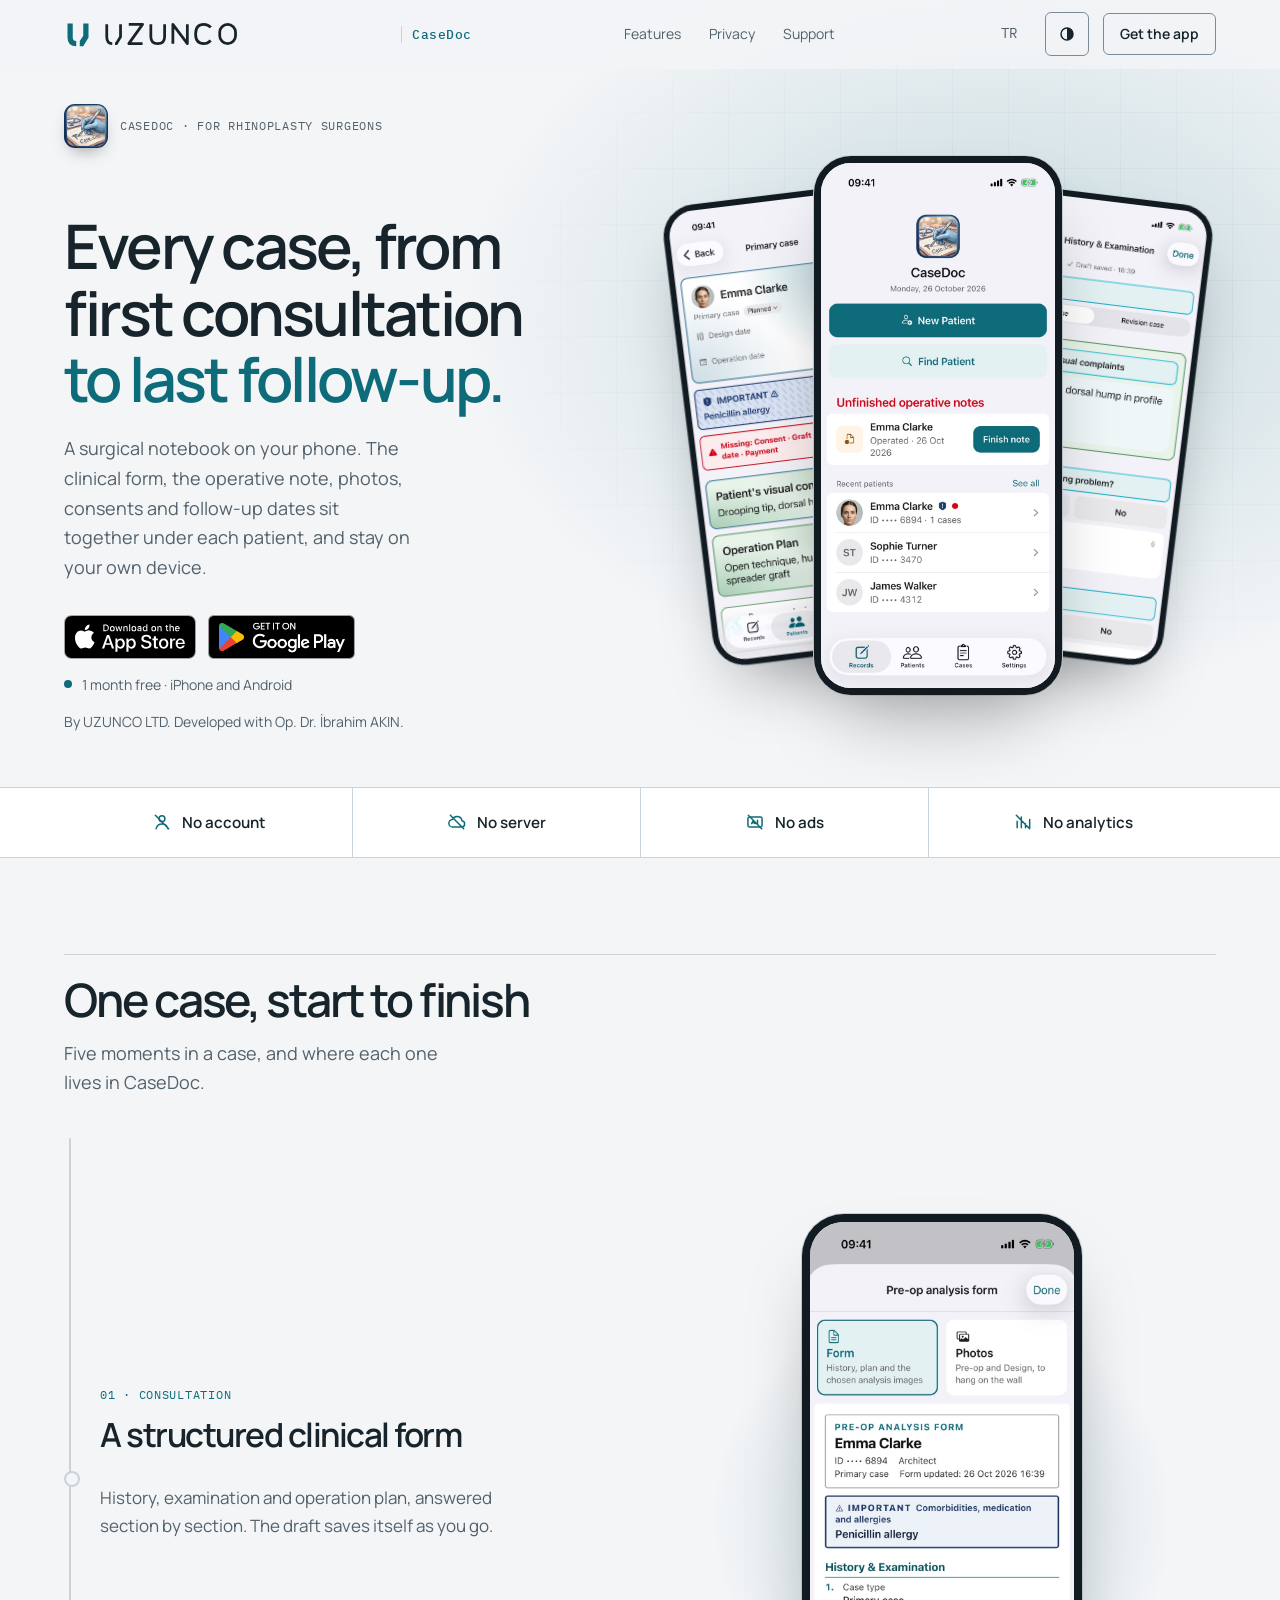
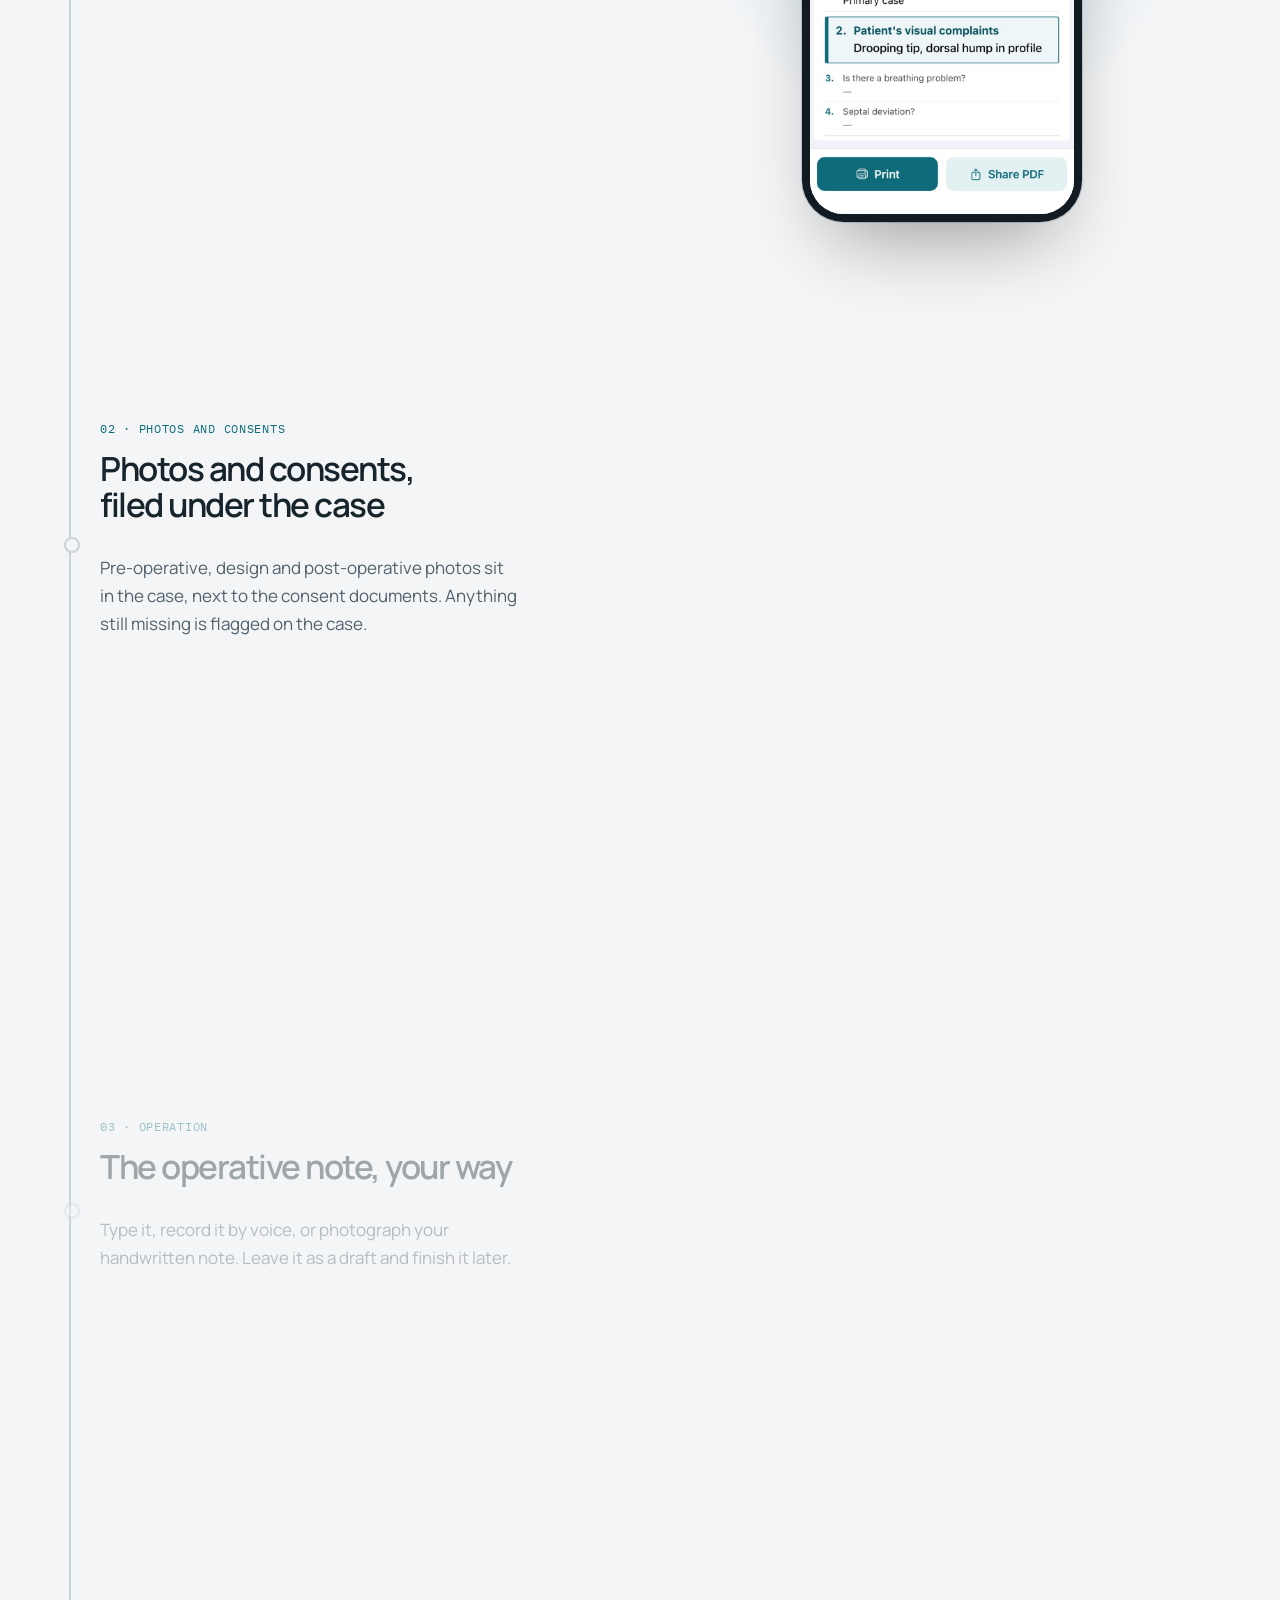
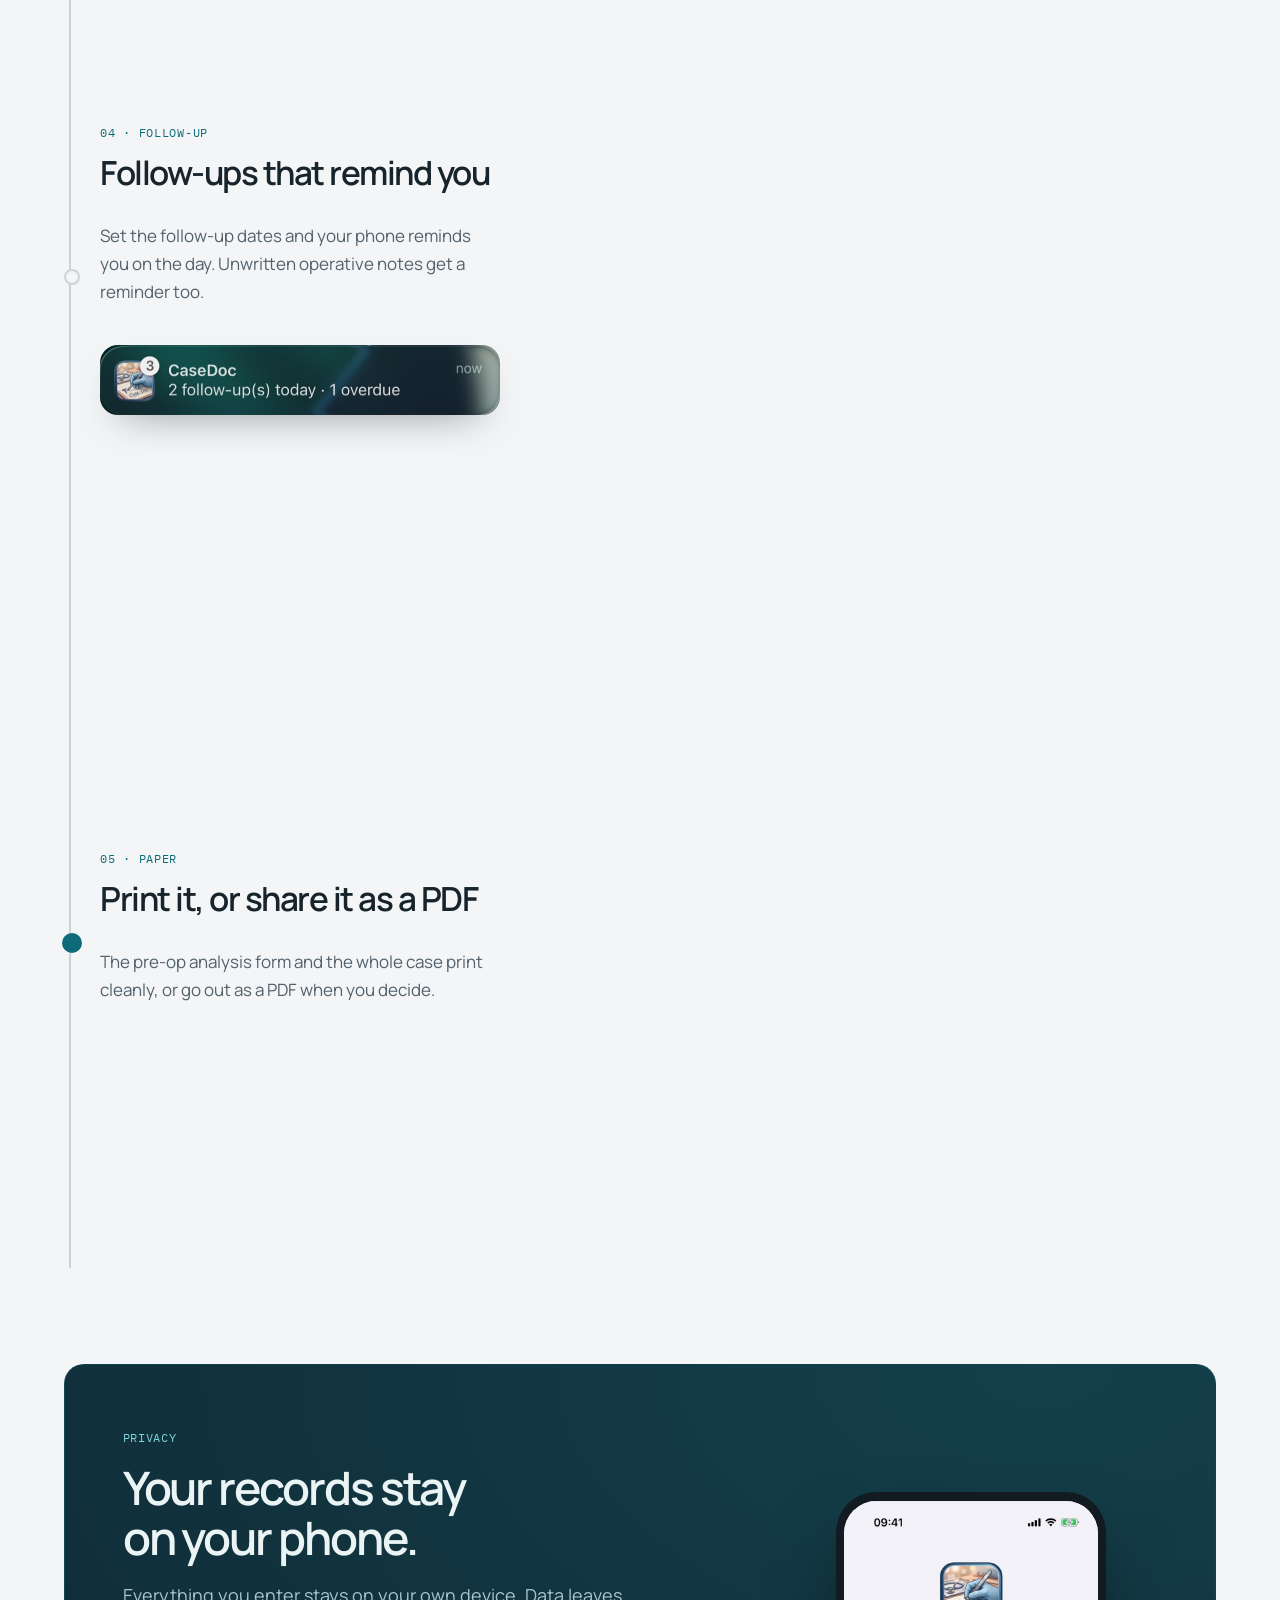
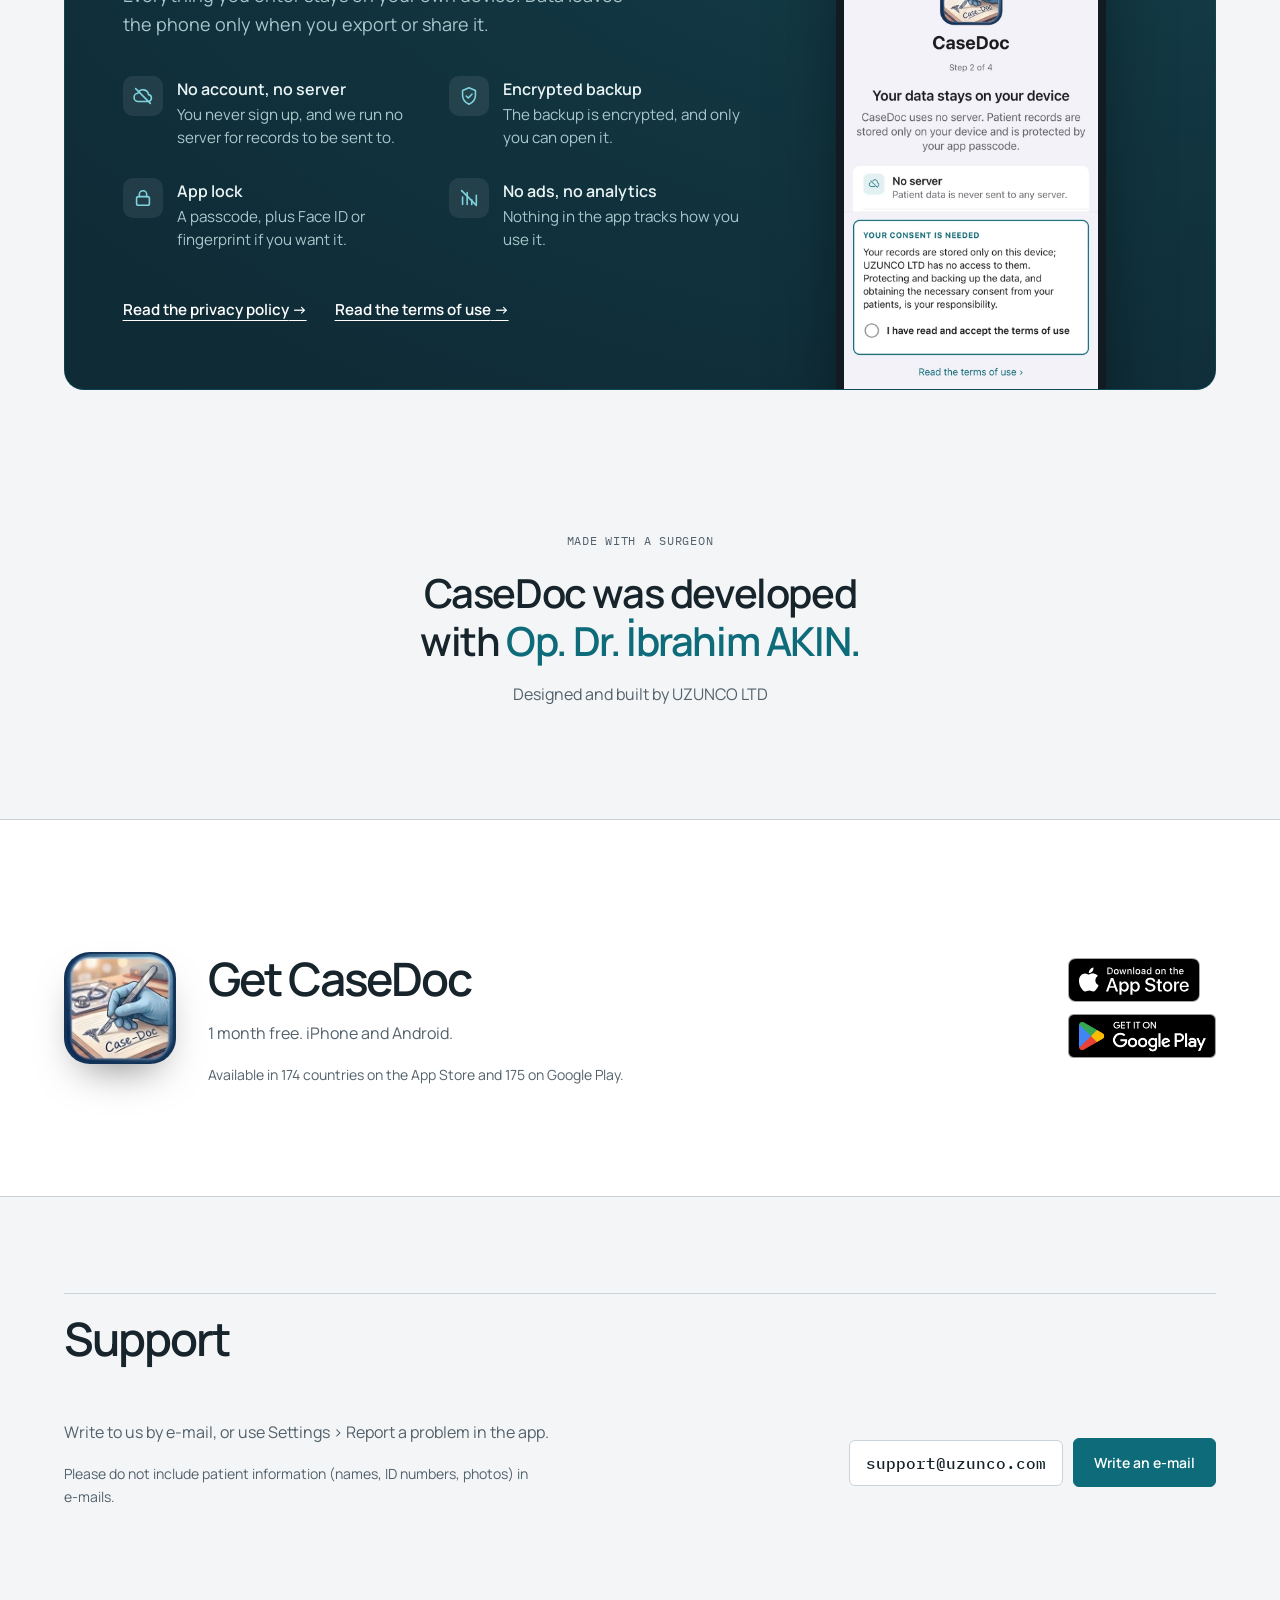
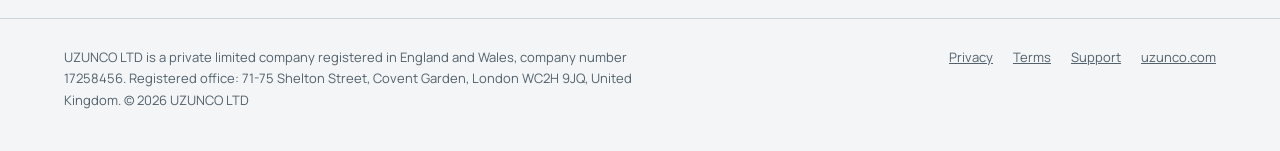
==== commit 182adf83: "Deploy uzunco-web 4dab98d" ====
--- a/casedoc/index.html
+++ b/casedoc/index.html
@@ -24,11 +24,11 @@
     <link rel="preconnect" href="https://fonts.googleapis.com" />
     <link rel="preconnect" href="https://fonts.gstatic.com" crossorigin />
     <link href="https://fonts.googleapis.com/css2?family=IBM+Plex+Mono:wght@400;500&amp;family=Manrope:wght@400;500;600;700&amp;display=swap" rel="stylesheet" />
-    <script type="module" crossorigin src="/assets/index-2VNe-0ZR.js"></script>
+    <script type="module" crossorigin src="/assets/index-Cy6f-WfJ.js"></script>
     <link rel="stylesheet" crossorigin href="/assets/index-DDDFe0F4.css">
   </head>
   <body>
-    <div id="root"><link rel="preload" as="image" href="/img/casedoc/icon.png"/><link rel="preload" as="image" href="/img/casedoc/badges/apple-black-en.svg"/><link rel="preload" as="image" href="/img/casedoc/badges/gp-en-trim.png"/><link rel="preload" as="image" href="/img/casedoc/en/mk2-case.jpg"/><link rel="preload" as="image" href="/img/casedoc/en/appstore-03-form.jpg"/><link rel="preload" as="image" href="/img/casedoc/en/mk2-today.jpg"/><div class="cd"><a class="skip" href="#main">Skip to content</a><header class="nav"><div class="wrap nav-in"><a class="logo" href="/" aria-label="UZUNCO"><svg class="logo-mark" viewBox="0 0 64 64" width="28" height="28" aria-hidden="true" focusable="false"><path fill="currentColor" d="M8 8H20V40Q20 48 28 48V60Q8 60 8 40ZM44 8H56V40L44 60H36V48L44 36Z"></path></svg><svg class="logo-word" viewBox="0 0 392 80" width="135" height="28" aria-hidden="true" focusable="false"><path d="M8 12V48Q8 68 24 68M32 68H36L48 48V12" fill="none" stroke="currentColor" stroke-width="8" stroke-linejoin="miter"></path><g fill="none" stroke="currentColor" stroke-width="8" stroke-linejoin="round"><path d="M72 12H112L72 68H112M136 12V48Q136 68 156 68Q176 68 176 48V12M200 68V12L242 68V12M310 21C304 14 298 12 290 12C274 12 266 23 266 40S274 68 290 68C298 68 304 65 310 59"></path><rect x="336" y="12" width="46" height="56" rx="23"></rect></g></svg></a><span class="sub">CaseDoc</span><nav aria-label="Menu"><ul class="nav-links"><li><a href="#features">Features</a></li><li><a href="#privacy">Privacy</a></li><li><a href="#support">Support</a></li></ul></nav><div class="nav-right"><a class="lang" href="/tr/casedoc/" hrefLang="tr" aria-label="Türkçe">TR</a><button class="theme-toggle" type="button" aria-label="Switch theme" title="Switch theme"><svg viewBox="0 0 24 24" width="18" height="18" aria-hidden="true" focusable="false"><circle cx="12" cy="12" r="8" fill="none" stroke="currentColor" stroke-width="2"></circle><path d="M12 4a8 8 0 0 1 0 16Z" fill="currentColor"></path></svg></button><a class="btn sm ghost" href="#get">Get the app</a><details class="menu"><summary>Menu</summary><ul><li><a href="#features">Features</a></li><li><a href="#privacy">Privacy</a></li><li><a href="#support">Support</a></li></ul></details></div></div></header><main id="main"><div class="cd-hero"><div class="wrap"><div style="opacity:0;transform:translateY(14px)"><div class="cd-kicker"><img src="/img/casedoc/icon.png" alt="" width="40" height="40"/><span class="label">CaseDoc · For rhinoplasty surgeons</span></div><h1>Every case, from first consultation<!-- --> <em>to last follow-up.</em></h1><p class="lede">A surgical notebook on your phone. The clinical form, the operative note, photos, consents and follow-up dates sit together under each patient, and stay on your own device.</p><div class="badges"><a href="https://apps.apple.com/app/id6816522271" target="_blank" rel="noopener noreferrer"><img src="/img/casedoc/badges/apple-black-en.svg" alt="Download on the App Store" height="48"/></a><a href="https://play.google.com/store/apps/details?id=app.klinikdefter" target="_blank" rel="noopener noreferrer"><img src="/img/casedoc/badges/gp-en-trim.png" alt="Get it on Google Play" height="48"/></a></div><p class="cd-note"><span class="dot" aria-hidden="true"></span>1 month free · iPhone and Android</p><p class="cd-credit-line">By UZUNCO LTD. Developed with Op. Dr. İbrahim AKIN.</p></div><div class="fan"><div class="slot p1"><div class="cd-phone float"><div class="screen"><img src="/img/casedoc/en/mk2-case.jpg" alt="" loading="eager"/></div></div></div><div class="slot p3"><div class="cd-phone float"><div class="screen"><img src="/img/casedoc/en/appstore-03-form.jpg" alt="" loading="eager"/></div></div></div><div class="slot p2"><div class="cd-phone float"><div class="screen"><img src="/img/casedoc/en/mk2-today.jpg" alt="CaseDoc home screen with sample data" loading="eager"/></div></div></div></div></div></div><section class="strip"><div class="wrap"><ul><li><svg viewBox="0 0 24 24" aria-hidden="true"><circle cx="12" cy="8" r="3.5"></circle><path d="M5 20c1-4 4-5.5 7-5.5s6 1.5 7 5.5M4 4l16 16"></path></svg><span>No account</span></li><li><svg viewBox="0 0 24 24" aria-hidden="true"><path d="M7 18a4.5 4.5 0 0 1-.5-9A6 6 0 0 1 18 10.5a3.8 3.8 0 0 1 0 7.5zM4 4l16 16"></path></svg><span>No server</span></li><li><svg viewBox="0 0 24 24" aria-hidden="true"><rect x="3.5" y="6" width="17" height="12" rx="2"></rect><path d="M8 14l2-4 2 4M8.7 13h2.6M15 10v4M4 4l16 16"></path></svg><span>No ads</span></li><li><svg viewBox="0 0 24 24" aria-hidden="true"><path d="M5 19V11M10 19V6M15 19v-5M20 19V9M4 4l16 16"></path></svg><span>No analytics</span></li></ul></div></section><section id="features"><div class="wrap"><div class="section-head" data-reveal="true" style="opacity:0;transform:translateY(12px)"><h2>One case, start to finish</h2><p>Five moments in a case, and where each one lives in CaseDoc.</p></div><div class="cd-scene"><div class="cd-steps"><div class="cd-rail" aria-hidden="true"><i></i></div><article class="cd-step active"><span class="label">01 · Consultation</span><h3>A structured clinical form</h3><p>History, examination and operation plan, answered section by section. The draft saves itself as you go.</p><div class="cd-phone"><div class="screen"><img src="/img/casedoc/en/appstore-03-form.jpg" alt="A structured clinical form" loading="lazy"/></div></div></article><article class="cd-step"><span class="label">02 · Photos and consents</span><h3>Photos and consents, filed under the case</h3><p>Pre-operative, design and post-operative photos sit in the case, next to the consent documents. Anything still missing is flagged on the case.</p><div class="cd-phone"><div class="screen"><img src="/img/casedoc/en/appstore-02-case.jpg" alt="Photos and consents, filed under the case" loading="lazy"/></div></div></article><article class="cd-step"><span class="label">03 · Operation</span><h3>The operative note, your way</h3><p>Type it, record it by voice, or photograph your handwritten note. Leave it as a draft and finish it later.</p><div class="cd-phone"><div class="screen"><img src="/img/casedoc/en/mk2-note1.jpg" alt="The operative note, your way" loading="lazy"/></div></div></article><article class="cd-step"><span class="label">04 · Follow-up</span><h3>Follow-ups that remind you</h3><p>Set the follow-up dates and your phone reminds you on the day. Unwritten operative notes get a reminder too.</p><img class="banner" src="/img/casedoc/en/notif-banner.jpg" alt="CaseDoc follow-up reminder" loading="lazy"/><div class="cd-phone"><div class="screen"><img src="/img/casedoc/en/notif-lock.jpg" alt="Follow-ups that remind you" loading="lazy"/></div></div></article><article class="cd-step"><span class="label">05 · Paper</span><h3>Print it, or share it as a PDF</h3><p>The pre-op analysis form and the whole case print cleanly, or go out as a PDF when you decide.</p><div class="cd-phone"><div class="screen"><img src="/img/casedoc/en/mk2-preop.jpg" alt="Print it, or share it as a PDF" loading="lazy"/></div></div></article></div><div class="cd-stage" aria-hidden="true"><div class="cd-phone"><div class="screen"><img src="/img/casedoc/en/appstore-03-form.jpg" alt="" loading="lazy" class="on"/><img src="/img/casedoc/en/appstore-02-case.jpg" alt="" loading="lazy" class=""/><img src="/img/casedoc/en/mk2-note1.jpg" alt="" loading="lazy" class=""/><img src="/img/casedoc/en/notif-lock.jpg" alt="" loading="lazy" class=" bottom"/><img src="/img/casedoc/en/mk2-preop.jpg" alt="" loading="lazy" class=""/></div></div></div></div></div></section><section id="privacy" style="padding-top:0"><div class="wrap"><div class="vault" data-reveal="true" style="opacity:0;transform:translateY(12px)"><div><span class="label">Privacy</span><h2>Your records stay on your phone.</h2><p class="lead">Everything you enter stays on your own device. Data leaves the phone only when you export or share it.</p><ul class="points"><li><svg viewBox="0 0 24 24" aria-hidden="true"><path pathLength="1" d="M7 18a4.5 4.5 0 0 1-.5-9A6 6 0 0 1 18 10.5a3.8 3.8 0 0 1 0 7.5z"></path><path pathLength="1" d="M4 4l16 16"></path></svg><div><b>No account, no server</b><span>You never sign up, and we run no server for records to be sent to.</span></div></li><li><svg viewBox="0 0 24 24" aria-hidden="true"><path pathLength="1" d="M12 3l7 3v5.5c0 4.3-2.9 7.6-7 9.5-4.1-1.9-7-5.2-7-9.5V6z"></path><path pathLength="1" d="M9 12l2.2 2.2L15.2 10"></path></svg><div><b>Encrypted backup</b><span>The backup is encrypted, and only you can open it.</span></div></li><li><svg viewBox="0 0 24 24" aria-hidden="true"><rect pathLength="1" x="5" y="10.5" width="14" height="9.5" rx="2"></rect><path pathLength="1" d="M8 10.5V8a4 4 0 0 1 8 0v2.5"></path></svg><div><b>App lock</b><span>A passcode, plus Face ID or fingerprint if you want it.</span></div></li><li><svg viewBox="0 0 24 24" aria-hidden="true"><path pathLength="1" d="M5 19V11M10 19V6M15 19v-5M20 19V9"></path><path pathLength="1" d="M4 4l16 16"></path></svg><div><b>No ads, no analytics</b><span>Nothing in the app tracks how you use it.</span></div></li></ul><div class="vault-links"><a href="/casedoc/privacy/">Read the privacy policy<!-- --> →</a><a href="/casedoc/terms/">Read the terms of use<!-- --> →</a></div></div><div class="vault-phone"><div class="cd-phone"><div class="screen"><img src="/img/casedoc/en/mk-01-welcome.jpg" alt="CaseDoc welcome step: your data stays on your device" loading="lazy"/></div></div></div></div></div></section><section class="credit"><div class="wrap" data-reveal="true" style="opacity:0;transform:translateY(12px)"><span class="label">Made with a surgeon</span><p class="big">CaseDoc was developed with<!-- --> <em>Op. Dr. İbrahim AKIN.</em> </p><p class="by">Designed and built by UZUNCO LTD</p></div></section><section class="get" id="get"><div class="wrap" data-reveal="true" style="opacity:0;transform:translateY(12px)"><img class="icon" src="/img/casedoc/icon.png" alt="CaseDoc" width="96" height="96"/><div><h2>Get CaseDoc</h2><p>1 month free. iPhone and Android.</p><p class="avail">App Store: 174 countries. Google Play: Türkiye now; other countries are in Google’s review.</p></div><div class="badges"><a href="https://apps.apple.com/app/id6816522271" target="_blank" rel="noopener noreferrer"><img src="/img/casedoc/badges/apple-black-en.svg" alt="Download on the App Store" height="48"/></a><a href="https://play.google.com/store/apps/details?id=app.klinikdefter" target="_blank" rel="noopener noreferrer"><img src="/img/casedoc/badges/gp-en-trim.png" alt="Get it on Google Play" height="48"/></a></div></div></section><section class="support" id="support"><div class="wrap"><div class="section-head" data-reveal="true" style="opacity:0;transform:translateY(12px)"><h2>Support</h2></div><div class="box" data-reveal="true" style="opacity:0;transform:translateY(12px)"><div><p>Write to us by e-mail, or use Settings › Report a problem in the app.</p><p class="note">Please do not include patient information (names, ID numbers, photos) in e-mails.</p></div><div class="mail"><code>support@uzunco.com</code><a class="btn" href="mailto:support@uzunco.com?subject=CaseDoc">Write an e-mail</a></div></div></div></section></main><footer><div class="wrap"><address>UZUNCO LTD is a private limited company registered in England and Wales, company number 17258456. Registered office: 71-75 Shelton Street, Covent Garden, London WC2H 9JQ, United Kingdom. © 2026 UZUNCO LTD</address><nav aria-label="Footer links"><a href="/casedoc/privacy/">Privacy</a><a href="/casedoc/terms/">Terms</a><a href="#support">Support</a><a href="/">uzunco.com</a></nav></div></footer></div></div>
+    <div id="root"><link rel="preload" as="image" href="/img/casedoc/icon.png"/><link rel="preload" as="image" href="/img/casedoc/badges/apple-black-en.svg"/><link rel="preload" as="image" href="/img/casedoc/badges/gp-en-trim.png"/><link rel="preload" as="image" href="/img/casedoc/en/mk2-case.jpg"/><link rel="preload" as="image" href="/img/casedoc/en/appstore-03-form.jpg"/><link rel="preload" as="image" href="/img/casedoc/en/mk2-today.jpg"/><div class="cd"><a class="skip" href="#main">Skip to content</a><header class="nav"><div class="wrap nav-in"><a class="logo" href="/" aria-label="UZUNCO"><svg class="logo-mark" viewBox="0 0 64 64" width="28" height="28" aria-hidden="true" focusable="false"><path fill="currentColor" d="M8 8H20V40Q20 48 28 48V60Q8 60 8 40ZM44 8H56V40L44 60H36V48L44 36Z"></path></svg><svg class="logo-word" viewBox="0 0 392 80" width="135" height="28" aria-hidden="true" focusable="false"><path d="M8 12V48Q8 68 24 68M32 68H36L48 48V12" fill="none" stroke="currentColor" stroke-width="8" stroke-linejoin="miter"></path><g fill="none" stroke="currentColor" stroke-width="8" stroke-linejoin="round"><path d="M72 12H112L72 68H112M136 12V48Q136 68 156 68Q176 68 176 48V12M200 68V12L242 68V12M310 21C304 14 298 12 290 12C274 12 266 23 266 40S274 68 290 68C298 68 304 65 310 59"></path><rect x="336" y="12" width="46" height="56" rx="23"></rect></g></svg></a><span class="sub">CaseDoc</span><nav aria-label="Menu"><ul class="nav-links"><li><a href="#features">Features</a></li><li><a href="#privacy">Privacy</a></li><li><a href="#support">Support</a></li></ul></nav><div class="nav-right"><a class="lang" href="/tr/casedoc/" hrefLang="tr" aria-label="Türkçe">TR</a><button class="theme-toggle" type="button" aria-label="Switch theme" title="Switch theme"><svg viewBox="0 0 24 24" width="18" height="18" aria-hidden="true" focusable="false"><circle cx="12" cy="12" r="8" fill="none" stroke="currentColor" stroke-width="2"></circle><path d="M12 4a8 8 0 0 1 0 16Z" fill="currentColor"></path></svg></button><a class="btn sm ghost" href="#get">Get the app</a><details class="menu"><summary>Menu</summary><ul><li><a href="#features">Features</a></li><li><a href="#privacy">Privacy</a></li><li><a href="#support">Support</a></li></ul></details></div></div></header><main id="main"><div class="cd-hero"><div class="wrap"><div style="opacity:0;transform:translateY(14px)"><div class="cd-kicker"><img src="/img/casedoc/icon.png" alt="" width="40" height="40"/><span class="label">CaseDoc · For rhinoplasty surgeons</span></div><h1>Every case, from first consultation<!-- --> <em>to last follow-up.</em></h1><p class="lede">A surgical notebook on your phone. The clinical form, the operative note, photos, consents and follow-up dates sit together under each patient, and stay on your own device.</p><div class="badges"><a href="https://apps.apple.com/app/id6816522271" target="_blank" rel="noopener noreferrer"><img src="/img/casedoc/badges/apple-black-en.svg" alt="Download on the App Store" height="48"/></a><a href="https://play.google.com/store/apps/details?id=app.klinikdefter" target="_blank" rel="noopener noreferrer"><img src="/img/casedoc/badges/gp-en-trim.png" alt="Get it on Google Play" height="48"/></a></div><p class="cd-note"><span class="dot" aria-hidden="true"></span>1 month free · iPhone and Android</p><p class="cd-credit-line">By UZUNCO LTD. Developed with Op. Dr. İbrahim AKIN.</p></div><div class="fan"><div class="slot p1"><div class="cd-phone float"><div class="screen"><img src="/img/casedoc/en/mk2-case.jpg" alt="" loading="eager"/></div></div></div><div class="slot p3"><div class="cd-phone float"><div class="screen"><img src="/img/casedoc/en/appstore-03-form.jpg" alt="" loading="eager"/></div></div></div><div class="slot p2"><div class="cd-phone float"><div class="screen"><img src="/img/casedoc/en/mk2-today.jpg" alt="CaseDoc home screen with sample data" loading="eager"/></div></div></div></div></div></div><section class="strip"><div class="wrap"><ul><li><svg viewBox="0 0 24 24" aria-hidden="true"><circle cx="12" cy="8" r="3.5"></circle><path d="M5 20c1-4 4-5.5 7-5.5s6 1.5 7 5.5M4 4l16 16"></path></svg><span>No account</span></li><li><svg viewBox="0 0 24 24" aria-hidden="true"><path d="M7 18a4.5 4.5 0 0 1-.5-9A6 6 0 0 1 18 10.5a3.8 3.8 0 0 1 0 7.5zM4 4l16 16"></path></svg><span>No server</span></li><li><svg viewBox="0 0 24 24" aria-hidden="true"><rect x="3.5" y="6" width="17" height="12" rx="2"></rect><path d="M8 14l2-4 2 4M8.7 13h2.6M15 10v4M4 4l16 16"></path></svg><span>No ads</span></li><li><svg viewBox="0 0 24 24" aria-hidden="true"><path d="M5 19V11M10 19V6M15 19v-5M20 19V9M4 4l16 16"></path></svg><span>No analytics</span></li></ul></div></section><section id="features"><div class="wrap"><div class="section-head" data-reveal="true" style="opacity:0;transform:translateY(12px)"><h2>One case, start to finish</h2><p>Five moments in a case, and where each one lives in CaseDoc.</p></div><div class="cd-scene"><div class="cd-steps"><div class="cd-rail" aria-hidden="true"><i></i></div><article class="cd-step active"><span class="label">01 · Consultation</span><h3>A structured clinical form</h3><p>History, examination and operation plan, answered section by section. The draft saves itself as you go.</p><div class="cd-phone"><div class="screen"><img src="/img/casedoc/en/appstore-03-form.jpg" alt="A structured clinical form" loading="lazy"/></div></div></article><article class="cd-step"><span class="label">02 · Photos and consents</span><h3>Photos and consents, filed under the case</h3><p>Pre-operative, design and post-operative photos sit in the case, next to the consent documents. Anything still missing is flagged on the case.</p><div class="cd-phone"><div class="screen"><img src="/img/casedoc/en/appstore-02-case.jpg" alt="Photos and consents, filed under the case" loading="lazy"/></div></div></article><article class="cd-step"><span class="label">03 · Operation</span><h3>The operative note, your way</h3><p>Type it, record it by voice, or photograph your handwritten note. Leave it as a draft and finish it later.</p><div class="cd-phone"><div class="screen"><img src="/img/casedoc/en/mk2-note1.jpg" alt="The operative note, your way" loading="lazy"/></div></div></article><article class="cd-step"><span class="label">04 · Follow-up</span><h3>Follow-ups that remind you</h3><p>Set the follow-up dates and your phone reminds you on the day. Unwritten operative notes get a reminder too.</p><img class="banner" src="/img/casedoc/en/notif-banner.jpg" alt="CaseDoc follow-up reminder" loading="lazy"/><div class="cd-phone"><div class="screen"><img src="/img/casedoc/en/notif-lock.jpg" alt="Follow-ups that remind you" loading="lazy"/></div></div></article><article class="cd-step"><span class="label">05 · Paper</span><h3>Print it, or share it as a PDF</h3><p>The pre-op analysis form and the whole case print cleanly, or go out as a PDF when you decide.</p><div class="cd-phone"><div class="screen"><img src="/img/casedoc/en/mk2-preop.jpg" alt="Print it, or share it as a PDF" loading="lazy"/></div></div></article></div><div class="cd-stage" aria-hidden="true"><div class="cd-phone"><div class="screen"><img src="/img/casedoc/en/appstore-03-form.jpg" alt="" loading="lazy" class="on"/><img src="/img/casedoc/en/appstore-02-case.jpg" alt="" loading="lazy" class=""/><img src="/img/casedoc/en/mk2-note1.jpg" alt="" loading="lazy" class=""/><img src="/img/casedoc/en/notif-lock.jpg" alt="" loading="lazy" class=" bottom"/><img src="/img/casedoc/en/mk2-preop.jpg" alt="" loading="lazy" class=""/></div></div></div></div></div></section><section id="privacy" style="padding-top:0"><div class="wrap"><div class="vault" data-reveal="true" style="opacity:0;transform:translateY(12px)"><div><span class="label">Privacy</span><h2>Your records stay on your phone.</h2><p class="lead">Everything you enter stays on your own device. Data leaves the phone only when you export or share it.</p><ul class="points"><li><svg viewBox="0 0 24 24" aria-hidden="true"><path pathLength="1" d="M7 18a4.5 4.5 0 0 1-.5-9A6 6 0 0 1 18 10.5a3.8 3.8 0 0 1 0 7.5z"></path><path pathLength="1" d="M4 4l16 16"></path></svg><div><b>No account, no server</b><span>You never sign up, and we run no server for records to be sent to.</span></div></li><li><svg viewBox="0 0 24 24" aria-hidden="true"><path pathLength="1" d="M12 3l7 3v5.5c0 4.3-2.9 7.6-7 9.5-4.1-1.9-7-5.2-7-9.5V6z"></path><path pathLength="1" d="M9 12l2.2 2.2L15.2 10"></path></svg><div><b>Encrypted backup</b><span>The backup is encrypted, and only you can open it.</span></div></li><li><svg viewBox="0 0 24 24" aria-hidden="true"><rect pathLength="1" x="5" y="10.5" width="14" height="9.5" rx="2"></rect><path pathLength="1" d="M8 10.5V8a4 4 0 0 1 8 0v2.5"></path></svg><div><b>App lock</b><span>A passcode, plus Face ID or fingerprint if you want it.</span></div></li><li><svg viewBox="0 0 24 24" aria-hidden="true"><path pathLength="1" d="M5 19V11M10 19V6M15 19v-5M20 19V9"></path><path pathLength="1" d="M4 4l16 16"></path></svg><div><b>No ads, no analytics</b><span>Nothing in the app tracks how you use it.</span></div></li></ul><div class="vault-links"><a href="/casedoc/privacy/">Read the privacy policy<!-- --> →</a><a href="/casedoc/terms/">Read the terms of use<!-- --> →</a></div></div><div class="vault-phone"><div class="cd-phone"><div class="screen"><img src="/img/casedoc/en/mk-01-welcome.jpg" alt="CaseDoc welcome step: your data stays on your device" loading="lazy"/></div></div></div></div></div></section><section class="credit"><div class="wrap" data-reveal="true" style="opacity:0;transform:translateY(12px)"><span class="label">Made with a surgeon</span><p class="big">CaseDoc was developed with<!-- --> <em>Op. Dr. İbrahim AKIN.</em> </p><p class="by">Designed and built by UZUNCO LTD</p></div></section><section class="get" id="get"><div class="wrap" data-reveal="true" style="opacity:0;transform:translateY(12px)"><img class="icon" src="/img/casedoc/icon.png" alt="CaseDoc" width="96" height="96"/><div><h2>Get CaseDoc</h2><p>1 month free. iPhone and Android.</p><p class="avail">Available in 174 countries on the App Store and 175 on Google Play.</p></div><div class="badges"><a href="https://apps.apple.com/app/id6816522271" target="_blank" rel="noopener noreferrer"><img src="/img/casedoc/badges/apple-black-en.svg" alt="Download on the App Store" height="48"/></a><a href="https://play.google.com/store/apps/details?id=app.klinikdefter" target="_blank" rel="noopener noreferrer"><img src="/img/casedoc/badges/gp-en-trim.png" alt="Get it on Google Play" height="48"/></a></div></div></section><section class="support" id="support"><div class="wrap"><div class="section-head" data-reveal="true" style="opacity:0;transform:translateY(12px)"><h2>Support</h2></div><div class="box" data-reveal="true" style="opacity:0;transform:translateY(12px)"><div><p>Write to us by e-mail, or use Settings › Report a problem in the app.</p><p class="note">Please do not include patient information (names, ID numbers, photos) in e-mails.</p></div><div class="mail"><code>support@uzunco.com</code><a class="btn" href="mailto:support@uzunco.com?subject=CaseDoc">Write an e-mail</a></div></div></div></section></main><footer><div class="wrap"><address>UZUNCO LTD is a private limited company registered in England and Wales, company number 17258456. Registered office: 71-75 Shelton Street, Covent Garden, London WC2H 9JQ, United Kingdom. © 2026 UZUNCO LTD</address><nav aria-label="Footer links"><a href="/casedoc/privacy/">Privacy</a><a href="/casedoc/terms/">Terms</a><a href="#support">Support</a><a href="/">uzunco.com</a></nav></div></footer></div></div>
     <noscript><style>[data-reveal]{opacity:1!important;transform:none!important}</style></noscript>
   </body>
 </html>
